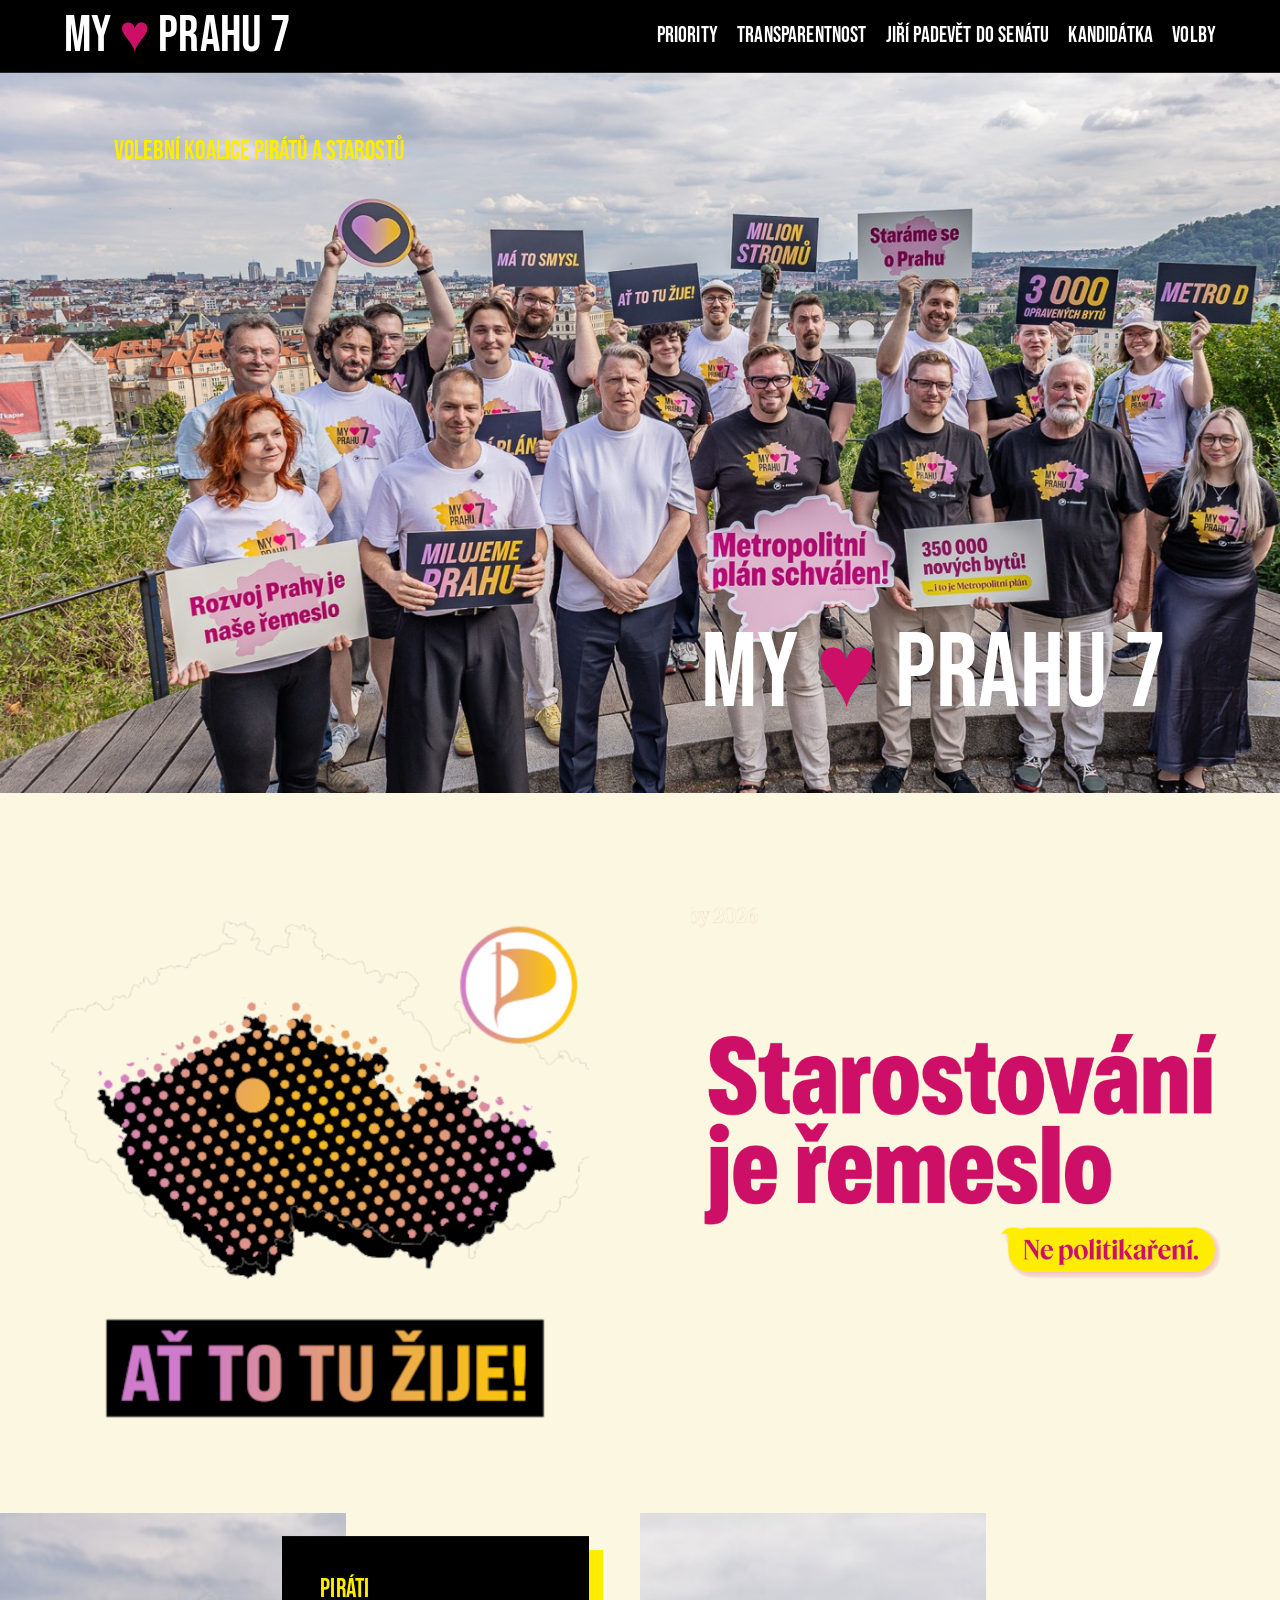
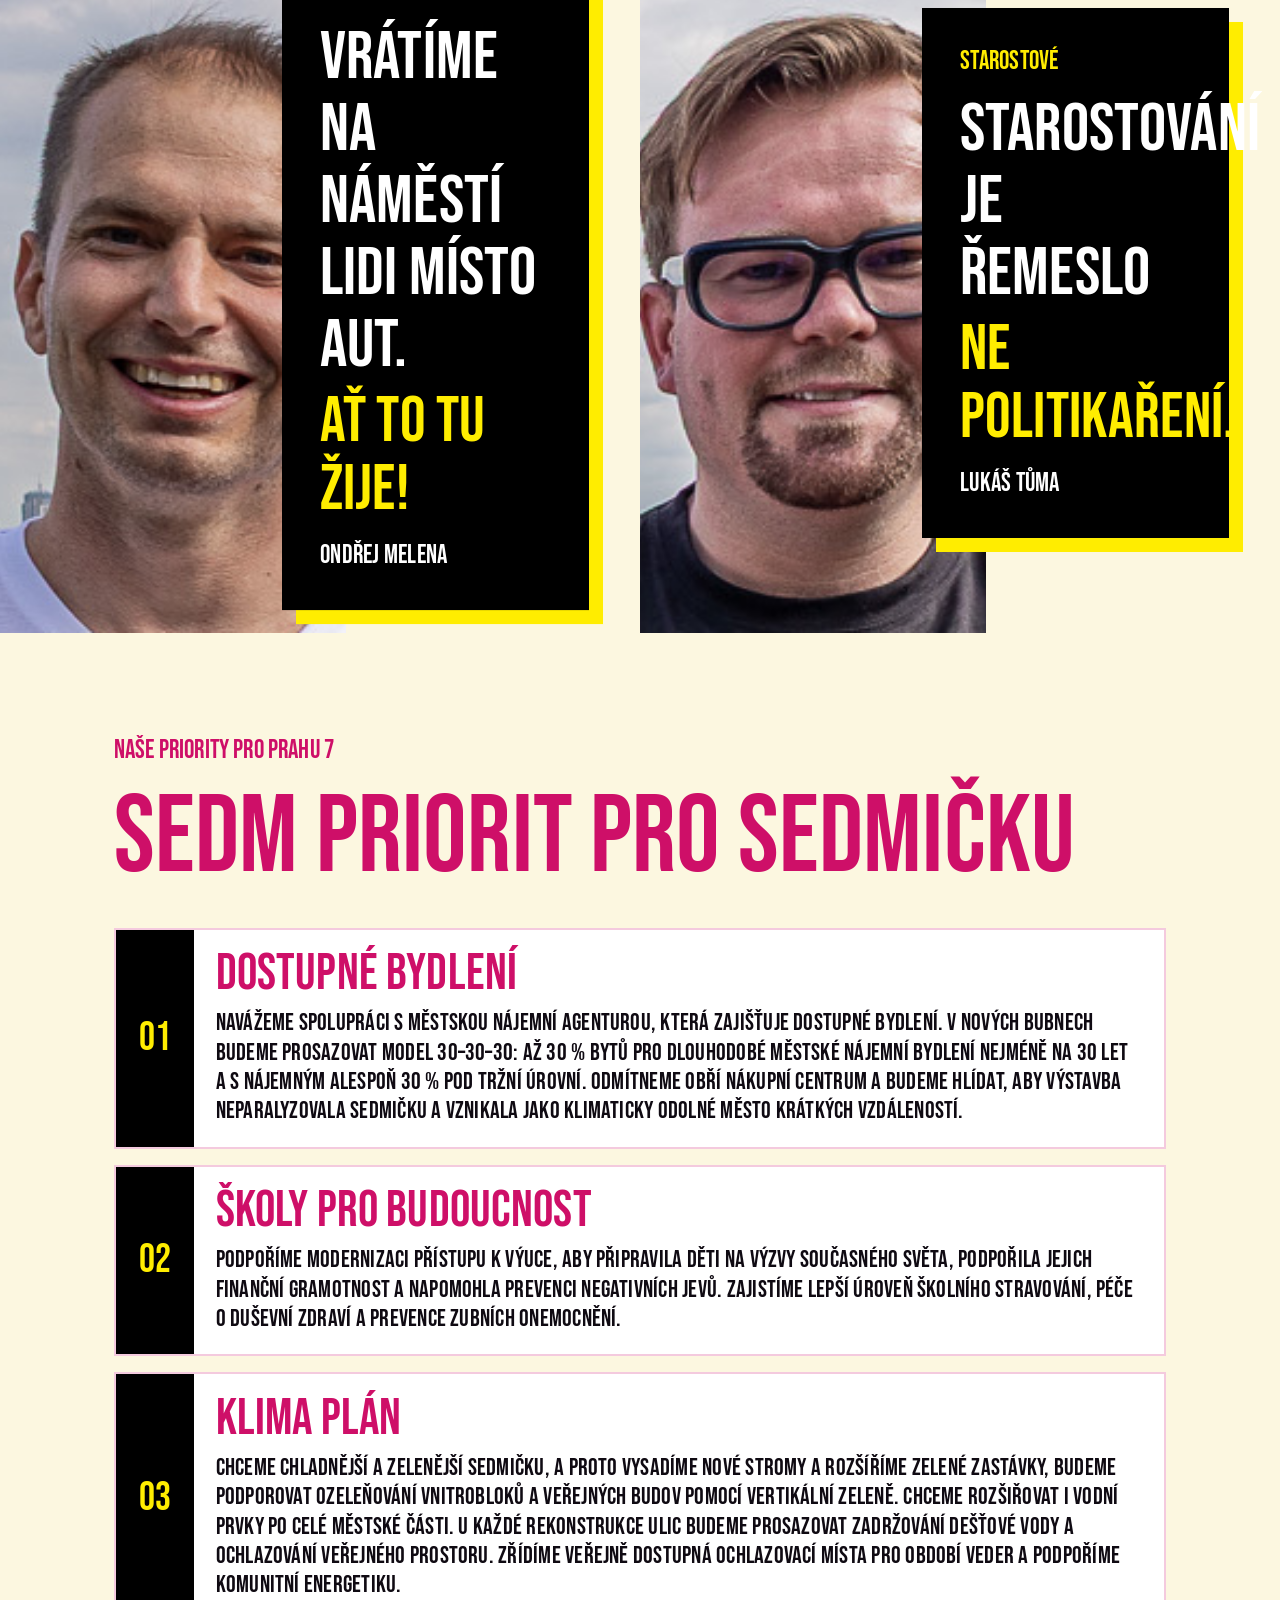
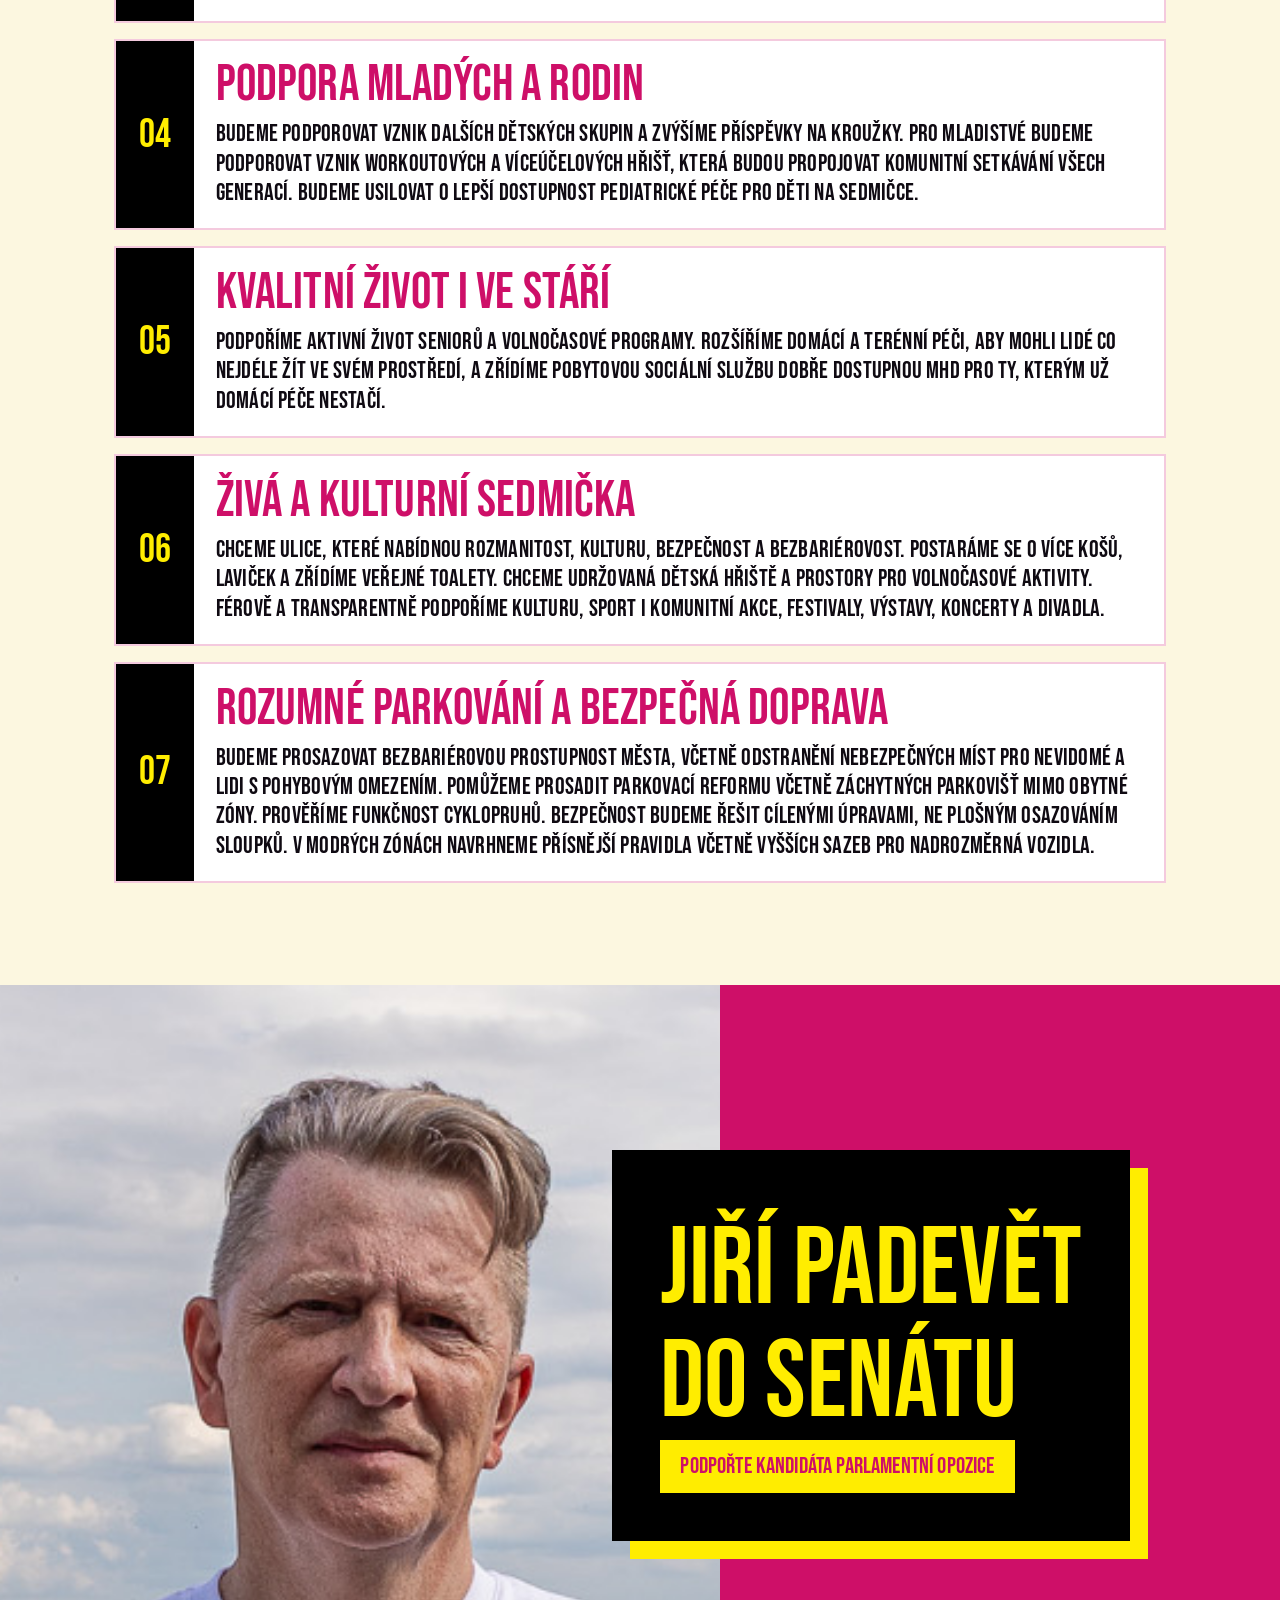
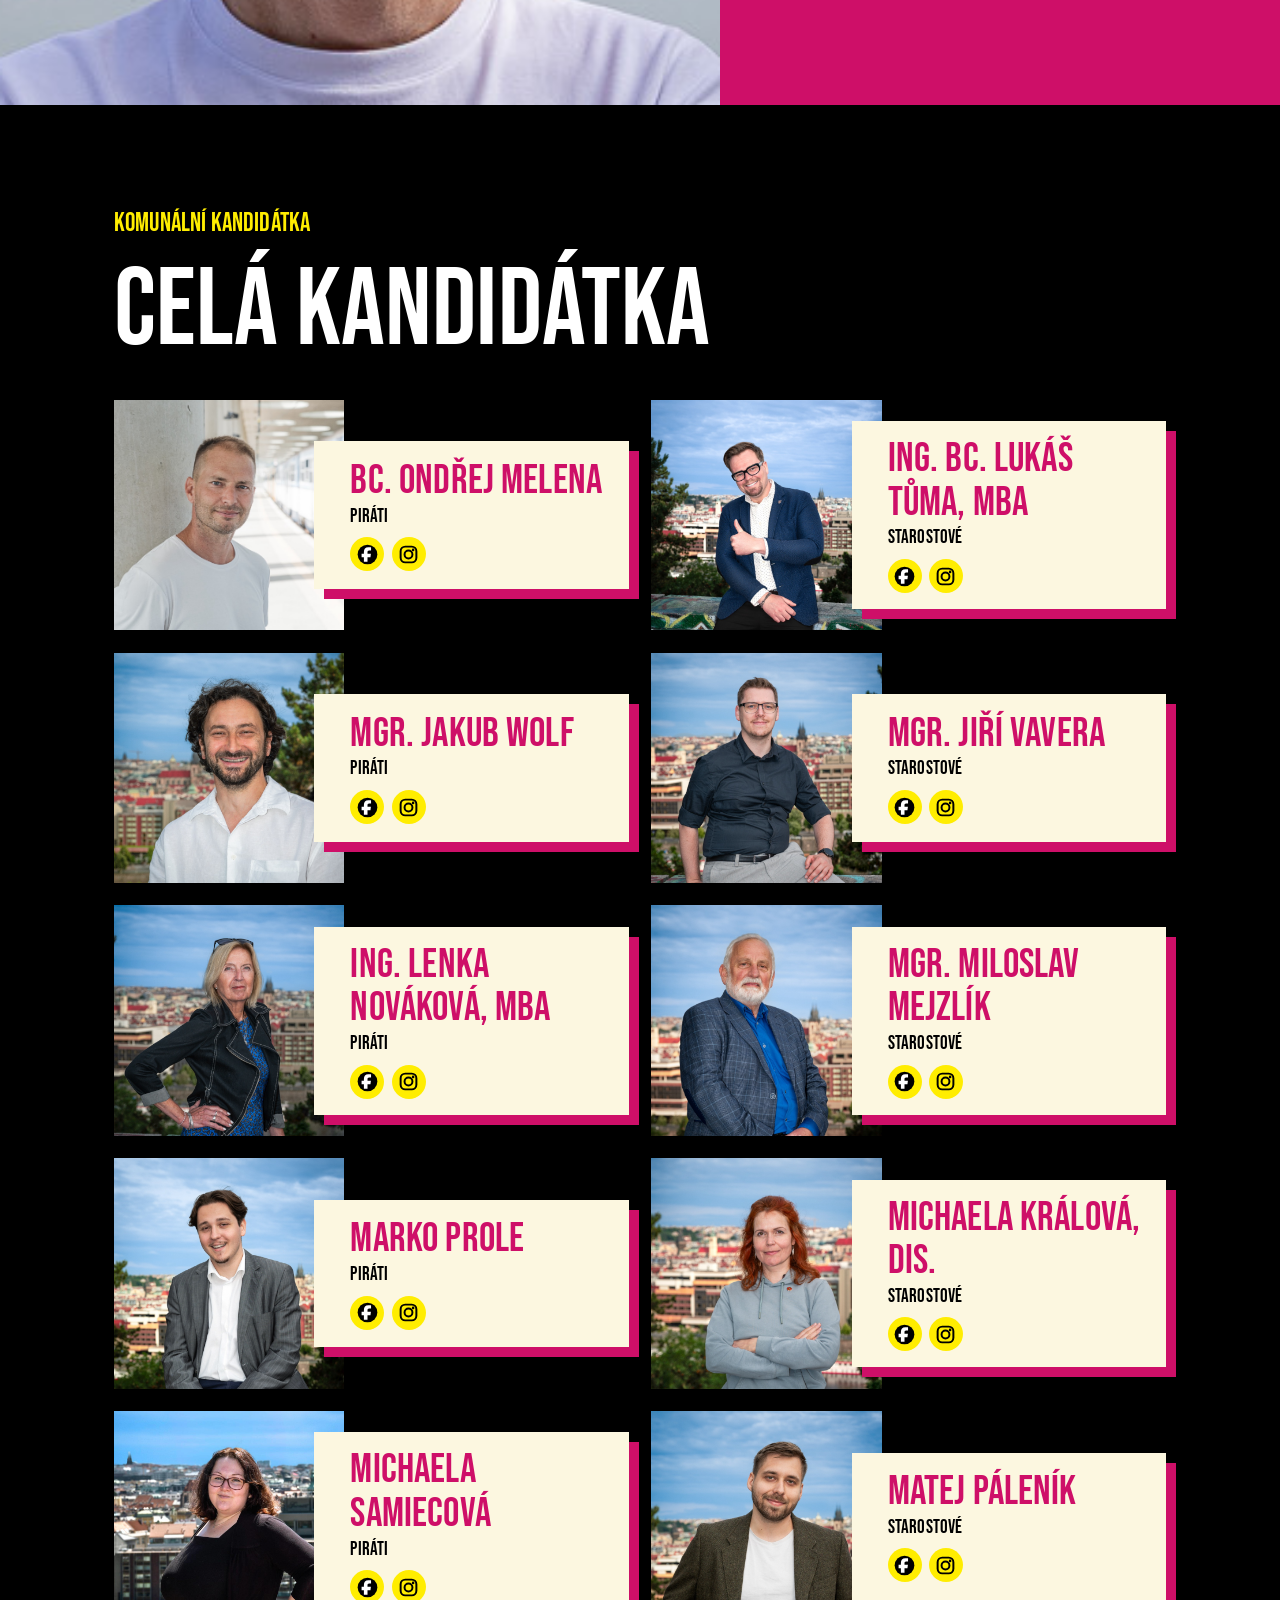
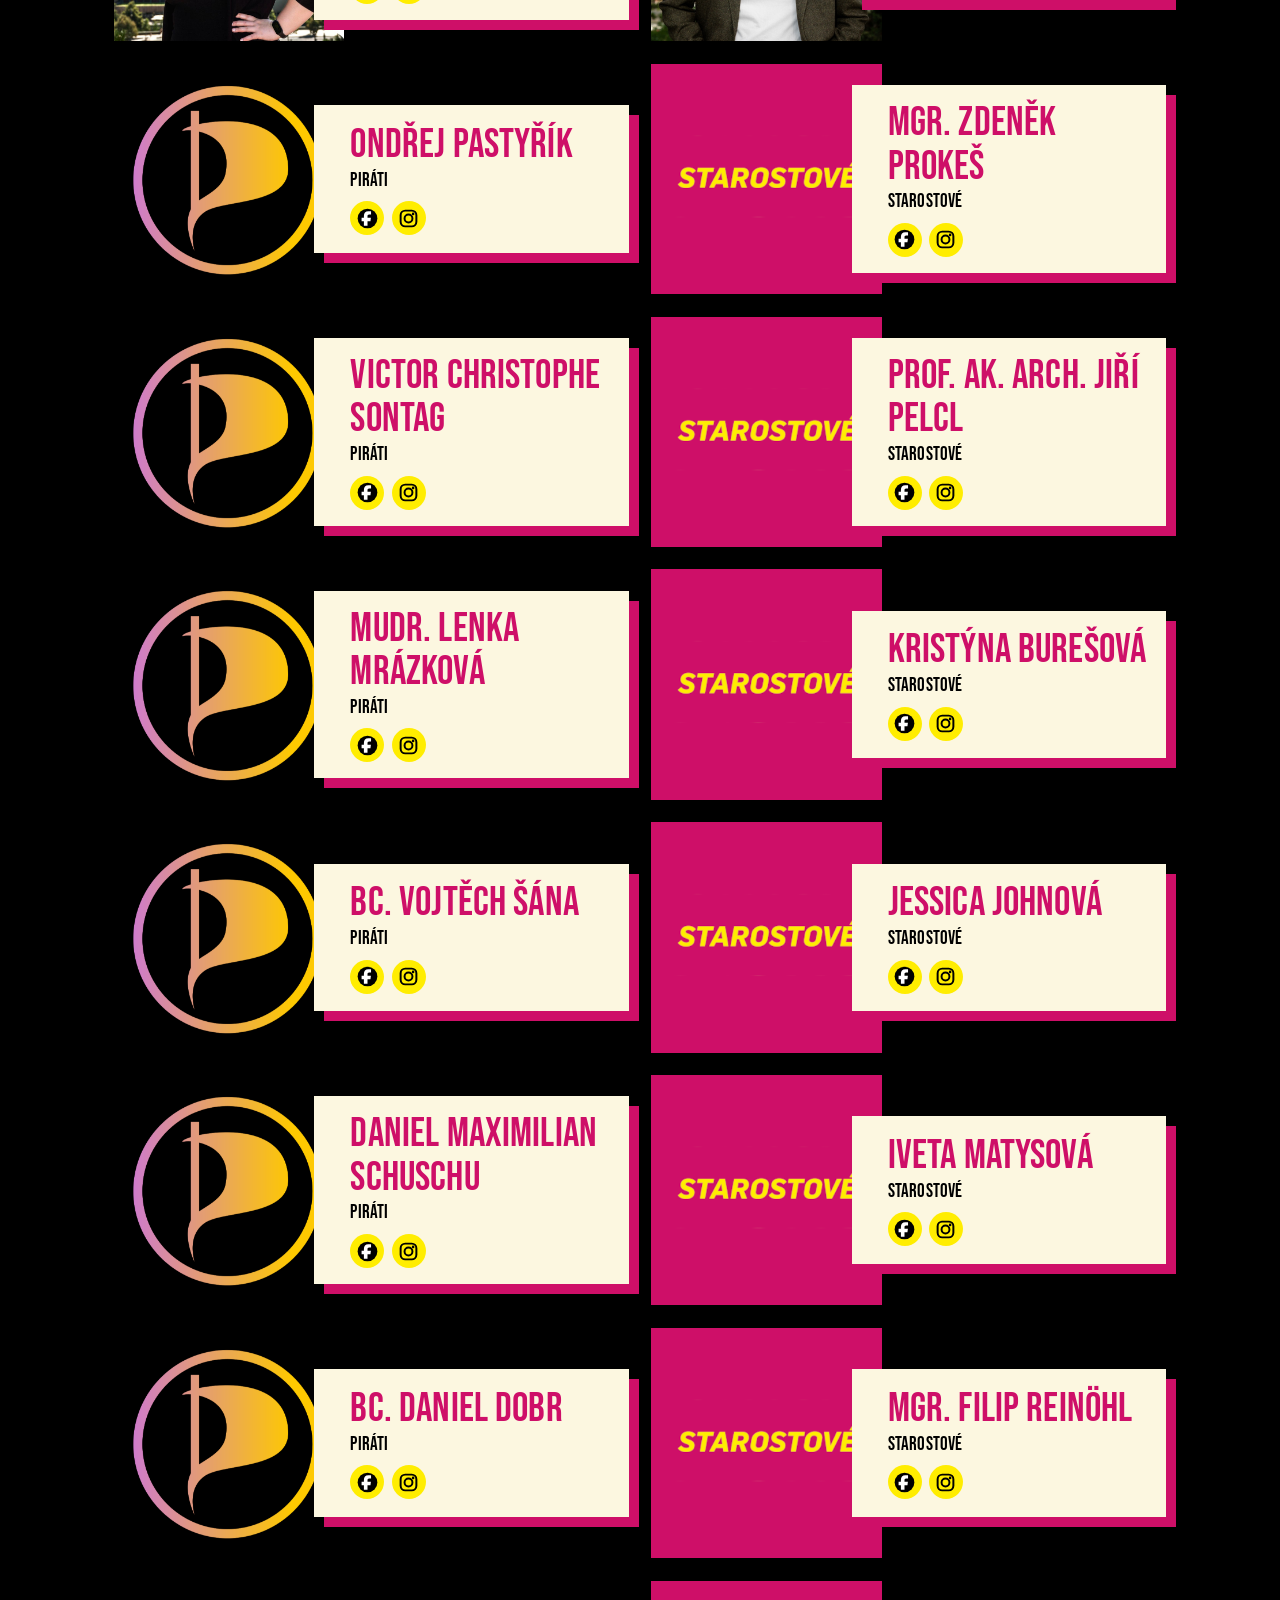
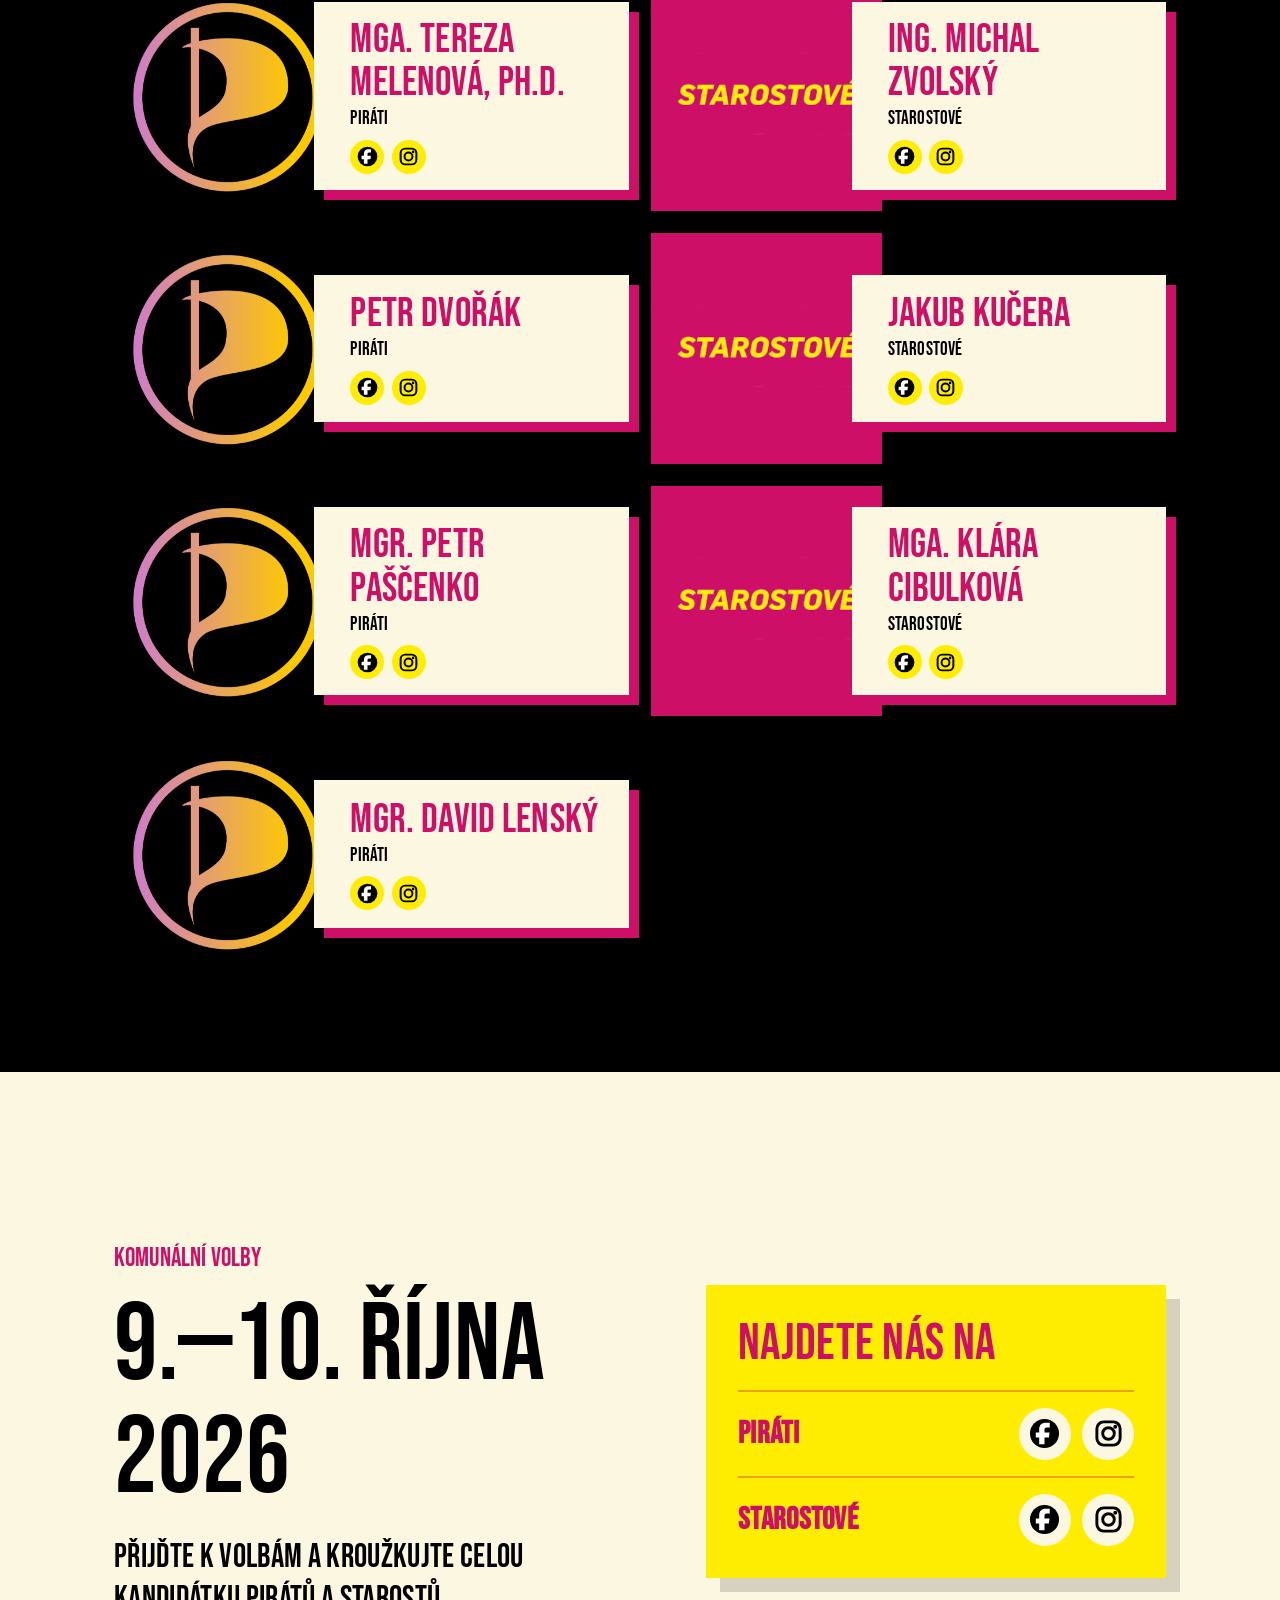
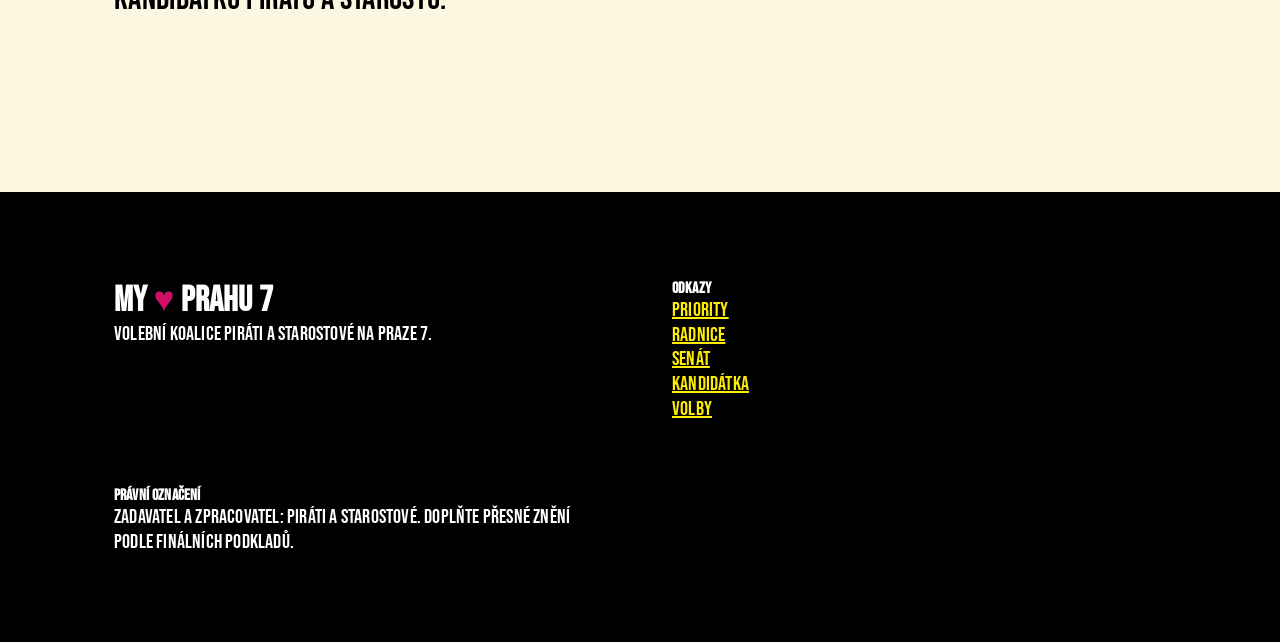
==== index.html @ 44e40457 "Update index.html" ====
<!doctype html>
<html lang="cs">
<head>
  <meta charset="utf-8">
  <meta name="color-scheme" content="only light">
  <meta name="viewport" content="width=device-width, initial-scale=1">
  <title>MY ♥ PRAHU 7 | Piráti a Starostové</title>
  <meta name="description" content="Volební koalice Pirátů a Starostů na Praze 7. Sedm priorit pro Sedmičku.">
  <meta name="theme-color" content="#000000">
  <meta name="color-scheme" content="light">
  <link rel="preconnect" href="https://fonts.googleapis.com">
  <link rel="preconnect" href="https://fonts.gstatic.com" crossorigin>
  <link href="https://fonts.googleapis.com/css2?family=Bebas+Neue&display=swap" rel="stylesheet">
  <link rel="stylesheet" href="assets/css/styles.css?v=3">
</head>
<body>
  <a class="skip-link" href="#main">Přeskočit na obsah</a>

  <header class="topbar">
    <a class="brand" href="#main">MY <span>♥</span> PRAHU 7</a>
    <button class="menu-button" type="button" aria-expanded="false" aria-controls="nav">Menu</button>
    <nav class="nav" id="nav" aria-label="Hlavní navigace">
      <a href="#priority">Priority</a>
      <a href="./transparentnost.html">Transparentnost</a>
      <a href="#senat">Jiří Padevět do Senátu</a>
      <a href="#kandidatka">Kandidátka</a>
      <a href="#volby">Volby</a>
    </nav>
  </header>

  <main id="main">
    <section class="section hero hero-cover">
      <img class="hero-cover-img" src="assets/img/hero-section-01.png" alt="">
      <div class="wrap hero-cover-layout">
        <div class="hero-cover-copy">
          <p class="kicker" style="text-shadow: -1px 0 black, 0 1px black, 1px 0 black, 0 -1px black;">Volební koalice Pirátů a Starostů</p>
        </div>
        <h2 class="campaign-logo hero-cover-logo">MY <span>♥</span> PRAHU 7</h2>
      </div>
    </section>

    <section class="section campaign-split" id="radnice">
      <article class="campaign-panel campaign-panel-pirati">
        <div class="campaign-panel-inner">
          <img class="campaign-panel-logo" src="assets/img/koalicni-grafika.png" alt="Logo Pirátů">
        </div>
      </article>
      <article class="campaign-panel campaign-panel-stan">
        <div class="campaign-panel-inner">
          <img class="campaign-panel-logo" src="assets/img/logo-starostove-placeholder.png" alt="Logo Starostů">
        </div>
      </article>
    </section>

    <section class="section leader-split" id="lideri">
      <article class="leader-panel leader-panel-pirati">
        <div class="leader-layout">
          <div class="leader-photo-frame">
            <img class="leader-img" src="assets/img/ph-melena.png" alt="Ondřej Melena">
          </div>
          <div class="leader-copy pirate-copy">
            <p class="kicker light-kicker">Piráti</p>
            <h2>Vrátíme na náměstí<br>lidi místo aut.</h2>
            <h3>Ať to tu žije!</h3>
            <p>Ondřej Melena</p>
          </div>
        </div>
      </article>
      <article class="leader-panel leader-panel-stan">
        <div class="leader-layout">
          <div class="leader-photo-frame">
            <img class="leader-img" src="assets/img/ph-tuma.png" alt="Lukáš Tůma">
          </div>
          <div class="leader-copy stan-copy">
            <p class="kicker light-kicker">Starostové</p>
            <h2>Starostování<br>je řemeslo</h2>
            <h3>Ne politikaření.</h3>
            <p>Lukáš Tůma</p>
          </div>
        </div>
      </article>
    </section>

    <section class="section section-light priorities" id="priority">
      <div class="wrap">
        <p class="kicker">Naše priority pro Prahu 7</p>
        <h2>Sedm priorit pro Sedmičku</h2>
        <div class="priority-list">
          <article class="priority-card" id="priorita-1">
            <div class="priority-number">01</div>
            <div class="priority-copy">
              <h3>Dostupné bydlení</h3>
              <p>Navážeme spolupráci s Městskou nájemní agenturou, která zajišťuje dostupné bydlení. V Nových Bubnech budeme prosazovat model 30–30–30: až 30 % bytů pro dlouhodobé městské nájemní bydlení nejméně na 30 let a s nájemným alespoň 30 % pod tržní úrovní. Odmítneme obří nákupní centrum a budeme hlídat, aby výstavba neparalyzovala Sedmičku a vznikala jako klimaticky odolné město krátkých vzdáleností.</p>
            </div>
          </article>
          <article class="priority-card" id="priorita-2">
            <div class="priority-number">02</div>
            <div class="priority-copy">
              <h3>Školy pro budoucnost</h3>
              <p>Podpoříme modernizaci přístupu k výuce, aby připravila děti na výzvy současného světa, podpořila jejich finanční gramotnost a napomohla prevenci negativních jevů. Zajistíme lepší úroveň školního stravování, péče o duševní zdraví a prevence zubních onemocnění.</p>
            </div>
          </article>
          <article class="priority-card" id="priorita-3">
            <div class="priority-number">03</div>
            <div class="priority-copy">
              <h3>Klima plán</h3>
              <p>Chceme chladnější a zelenější Sedmičku, a proto vysadíme nové stromy a rozšíříme zelené zastávky, budeme podporovat ozeleňování vnitrobloků a veřejných budov pomocí vertikální zeleně. Chceme rozšiřovat i vodní prvky po celé městské části. U každé rekonstrukce ulic budeme prosazovat zadržování dešťové vody a ochlazování veřejného prostoru. Zřídíme veřejně dostupná ochlazovací místa pro období veder a podpoříme komunitní energetiku.</p>
            </div>
          </article>
          <article class="priority-card" id="priorita-4">
            <div class="priority-number">04</div>
            <div class="priority-copy">
              <h3>Podpora mladých a rodin</h3>
              <p>Budeme podporovat vznik dalších dětských skupin a zvýšíme příspěvky na kroužky. Pro mladistvé budeme podporovat vznik workoutových a víceúčelových hřišť, která budou propojovat komunitní setkávání všech generací. Budeme usilovat o lepší dostupnost pediatrické péče pro děti na Sedmičce.</p>
            </div>
          </article>
          <article class="priority-card" id="priorita-5">
            <div class="priority-number">05</div>
            <div class="priority-copy">
              <h3>Kvalitní život i ve stáří</h3>
              <p>Podpoříme aktivní život seniorů a volnočasové programy. Rozšíříme domácí a terénní péči, aby mohli lidé co nejdéle žít ve svém prostředí, a zřídíme pobytovou sociální službu dobře dostupnou MHD pro ty, kterým už domácí péče nestačí.</p>
            </div>
          </article>
          <article class="priority-card" id="priorita-6">
            <div class="priority-number">06</div>
            <div class="priority-copy">
              <h3>Živá a kulturní Sedmička</h3>
              <p>Chceme ulice, které nabídnou rozmanitost, kulturu, bezpečnost a bezbariérovost. Postaráme se o více košů, laviček a zřídíme veřejné toalety. Chceme udržovaná dětská hřiště a prostory pro volnočasové aktivity. Férově a transparentně podpoříme kulturu, sport i komunitní akce, festivaly, výstavy, koncerty a divadla.</p>
            </div>
          </article>
          <article class="priority-card" id="priorita-7">
            <div class="priority-number">07</div>
            <div class="priority-copy">
              <h3>Rozumné parkování a bezpečná doprava</h3>
              <p>Budeme prosazovat bezbariérovou prostupnost města, včetně odstranění nebezpečných míst pro nevidomé a lidi s pohybovým omezením. Pomůžeme prosadit parkovací reformu včetně záchytných parkovišť mimo obytné zóny. Prověříme funkčnost cyklopruhů. Bezpečnost budeme řešit cílenými úpravami, ne plošným osazováním sloupků. V modrých zónách navrhneme přísnější pravidla včetně vyšších sazeb pro nadrozměrná vozidla.</p>
            </div>
          </article>
        </div>
      </div>
    </section>

    <section class="section senat-section" id="senat">
      <div class="senat-layout">
        <div class="senat-photo">
          <img src="assets/img/ph-padevet-senat.png" alt="Jiří Padevět">
        </div>
        <div class="senat-copy">
          <p class="kicker"></p>
          <h2>Jiří Padevět<br>do Senátu</h2>
          <a class="button button-yellow" href="#volby">Podpořte kandidáta parlamentní opozice</a>
        </div>
      </div>
    </section>

    <section class="section section-black kandidatka" id="kandidatka">
      <div class="wrap">
        <p class="kicker">Komunální kandidátka</p>
        <h2>Celá kandidátka</h2>
        <div class="candidate-full-grid">
          <article class="candidate-card">
            <img class="candidate-photo" src="assets/img/candidate-01.png" alt="Fotografie – Bc. Ondřej Melena">
            <div class="candidate-info">
              <h3>Bc. Ondřej Melena</h3>
              <p>Piráti</p>
              <div class="candidate-socials">
                <a href="#" aria-label="Facebook – Bc. Ondřej Melena"><img src="assets/img/icon-facebook.svg" alt=""></a>
                <a href="#" aria-label="Instagram – Bc. Ondřej Melena"><img src="assets/img/icon-instagram.svg" alt=""></a>
              </div>
            </div>
          </article>
          <article class="candidate-card">
            <img class="candidate-photo" src="assets/img/candidate-02.png" alt="Fotografie – Ing. Bc. Lukáš Tůma, MBA">
            <div class="candidate-info">
              <h3>Ing. Bc. Lukáš Tůma, MBA</h3>
              <p>Starostové</p>
              <div class="candidate-socials">
                <a href="#" aria-label="Facebook – Ing. Bc. Lukáš Tůma, MBA"><img src="assets/img/icon-facebook.svg" alt=""></a>
                <a href="#" aria-label="Instagram – Ing. Bc. Lukáš Tůma, MBA"><img src="assets/img/icon-instagram.svg" alt=""></a>
              </div>
            </div>
          </article>
          <article class="candidate-card">
            <img class="candidate-photo" src="assets/img/candidate-03.png" alt="Fotografie – Mgr. Jakub Wolf">
            <div class="candidate-info">
              <h3>Mgr. Jakub Wolf</h3>
              <p>Piráti</p>
              <div class="candidate-socials">
                <a href="#" aria-label="Facebook – Mgr. Jakub Wolf"><img src="assets/img/icon-facebook.svg" alt=""></a>
                <a href="#" aria-label="Instagram – Mgr. Jakub Wolf"><img src="assets/img/icon-instagram.svg" alt=""></a>
              </div>
            </div>
          </article>
          <article class="candidate-card">
            <img class="candidate-photo" src="assets/img/candidate-04.png" alt="Fotografie – Mgr. Jiří Vavera">
            <div class="candidate-info">
              <h3>Mgr. Jiří Vavera</h3>
              <p>Starostové</p>
              <div class="candidate-socials">
                <a href="#" aria-label="Facebook – Mgr. Jiří Vavera"><img src="assets/img/icon-facebook.svg" alt=""></a>
                <a href="#" aria-label="Instagram – Mgr. Jiří Vavera"><img src="assets/img/icon-instagram.svg" alt=""></a>
              </div>
            </div>
          </article>
          <article class="candidate-card">
            <img class="candidate-photo" src="assets/img/candidate-05.png" alt="Fotografie – Ing. Lenka Nováková, MBA">
            <div class="candidate-info">
              <h3>Ing. Lenka Nováková, MBA</h3>
              <p>Piráti</p>
              <div class="candidate-socials">
                <a href="#" aria-label="Facebook – Ing. Lenka Nováková, MBA"><img src="assets/img/icon-facebook.svg" alt=""></a>
                <a href="#" aria-label="Instagram – Ing. Lenka Nováková, MBA"><img src="assets/img/icon-instagram.svg" alt=""></a>
              </div>
            </div>
          </article>
          <article class="candidate-card">
            <img class="candidate-photo" src="assets/img/candidate-06.png" alt="Fotografie – Mgr. Miloslav Mejzlík">
            <div class="candidate-info">
              <h3>Mgr. Miloslav Mejzlík</h3>
              <p>Starostové</p>
              <div class="candidate-socials">
                <a href="#" aria-label="Facebook – Mgr. Miloslav Mejzlík"><img src="assets/img/icon-facebook.svg" alt=""></a>
                <a href="#" aria-label="Instagram – Mgr. Miloslav Mejzlík"><img src="assets/img/icon-instagram.svg" alt=""></a>
              </div>
            </div>
          </article>
          <article class="candidate-card">
            <img class="candidate-photo" src="assets/img/candidate-07.png" alt="Fotografie – Marko Prole">
            <div class="candidate-info">
              <h3>Marko Prole</h3>
              <p>Piráti</p>
              <div class="candidate-socials">
                <a href="#" aria-label="Facebook – Marko Prole"><img src="assets/img/icon-facebook.svg" alt=""></a>
                <a href="#" aria-label="Instagram – Marko Prole"><img src="assets/img/icon-instagram.svg" alt=""></a>
              </div>
            </div>
          </article>
          <article class="candidate-card">
            <img class="candidate-photo" src="assets/img/candidate-08.png" alt="Fotografie – Michaela Králová, DiS.">
            <div class="candidate-info">
              <h3>Michaela Králová, DiS.</h3>
              <p>Starostové</p>
              <div class="candidate-socials">
                <a href="#" aria-label="Facebook – Michaela Králová, DiS."><img src="assets/img/icon-facebook.svg" alt=""></a>
                <a href="#" aria-label="Instagram – Michaela Králová, DiS."><img src="assets/img/icon-instagram.svg" alt=""></a>
              </div>
            </div>
          </article>
          <article class="candidate-card">
            <img class="candidate-photo" src="assets/img/candidate-09.png" alt="Fotografie – Michaela Samiecová">
            <div class="candidate-info">
              <h3>Michaela Samiecová</h3>
              <p>Piráti</p>
              <div class="candidate-socials">
                <a href="#" aria-label="Facebook – Michaela Samiecová"><img src="assets/img/icon-facebook.svg" alt=""></a>
                <a href="#" aria-label="Instagram – Michaela Samiecová"><img src="assets/img/icon-instagram.svg" alt=""></a>
              </div>
            </div>
          </article>
          <article class="candidate-card">
            <img class="candidate-photo" src="assets/img/candidate-10.png" alt="Fotografie – Matej Páleník">
            <div class="candidate-info">
              <h3>Matej Páleník</h3>
              <p>Starostové</p>
              <div class="candidate-socials">
                <a href="#" aria-label="Facebook – Matej Páleník"><img src="assets/img/icon-facebook.svg" alt=""></a>
                <a href="#" aria-label="Instagram – Matej Páleník"><img src="assets/img/icon-instagram.svg" alt=""></a>
              </div>
            </div>
          </article>
          <article class="candidate-card">
            <img class="candidate-photo" src="assets/img/candidate-11.png" alt="Fotografie – Ondřej Pastyřík">
            <div class="candidate-info">
              <h3>Ondřej Pastyřík</h3>
              <p>Piráti</p>
              <div class="candidate-socials">
                <a href="#" aria-label="Facebook – Ondřej Pastyřík"><img src="assets/img/icon-facebook.svg" alt=""></a>
                <a href="#" aria-label="Instagram – Ondřej Pastyřík"><img src="assets/img/icon-instagram.svg" alt=""></a>
              </div>
            </div>
          </article>
          <article class="candidate-card">
            <img class="candidate-photo" src="assets/img/candidate-12.png" alt="Fotografie – Mgr. Zdeněk Prokeš">
            <div class="candidate-info">
              <h3>Mgr. Zdeněk Prokeš</h3>
              <p>Starostové</p>
              <div class="candidate-socials">
                <a href="#" aria-label="Facebook – Mgr. Zdeněk Prokeš"><img src="assets/img/icon-facebook.svg" alt=""></a>
                <a href="#" aria-label="Instagram – Mgr. Zdeněk Prokeš"><img src="assets/img/icon-instagram.svg" alt=""></a>
              </div>
            </div>
          </article>
          <article class="candidate-card">
            <img class="candidate-photo" src="assets/img/candidate-13.png" alt="Fotografie – Victor Christophe Sontag">
            <div class="candidate-info">
              <h3>Victor Christophe Sontag</h3>
              <p>Piráti</p>
              <div class="candidate-socials">
                <a href="#" aria-label="Facebook – Victor Christophe Sontag"><img src="assets/img/icon-facebook.svg" alt=""></a>
                <a href="#" aria-label="Instagram – Victor Christophe Sontag"><img src="assets/img/icon-instagram.svg" alt=""></a>
              </div>
            </div>
          </article>
          <article class="candidate-card">
            <img class="candidate-photo" src="assets/img/candidate-14.png" alt="Fotografie – Prof. ak. arch. Jiří Pelcl">
            <div class="candidate-info">
              <h3>Prof. ak. arch. Jiří Pelcl</h3>
              <p>Starostové</p>
              <div class="candidate-socials">
                <a href="#" aria-label="Facebook – Prof. ak. arch. Jiří Pelcl"><img src="assets/img/icon-facebook.svg" alt=""></a>
                <a href="#" aria-label="Instagram – Prof. ak. arch. Jiří Pelcl"><img src="assets/img/icon-instagram.svg" alt=""></a>
              </div>
            </div>
          </article>
          <article class="candidate-card">
            <img class="candidate-photo" src="assets/img/candidate-15.png" alt="Fotografie – MUDr. Lenka Mrázková">
            <div class="candidate-info">
              <h3>MUDr. Lenka Mrázková</h3>
              <p>Piráti</p>
              <div class="candidate-socials">
                <a href="#" aria-label="Facebook – MUDr. Lenka Mrázková"><img src="assets/img/icon-facebook.svg" alt=""></a>
                <a href="#" aria-label="Instagram – MUDr. Lenka Mrázková"><img src="assets/img/icon-instagram.svg" alt=""></a>
              </div>
            </div>
          </article>
          <article class="candidate-card">
            <img class="candidate-photo" src="assets/img/candidate-16.png" alt="Fotografie – Kristýna Burešová">
            <div class="candidate-info">
              <h3>Kristýna Burešová</h3>
              <p>Starostové</p>
              <div class="candidate-socials">
                <a href="#" aria-label="Facebook – Kristýna Burešová"><img src="assets/img/icon-facebook.svg" alt=""></a>
                <a href="#" aria-label="Instagram – Kristýna Burešová"><img src="assets/img/icon-instagram.svg" alt=""></a>
              </div>
            </div>
          </article>
          <article class="candidate-card">
            <img class="candidate-photo" src="assets/img/candidate-17.png" alt="Fotografie – Bc. Vojtěch Šána">
            <div class="candidate-info">
              <h3>Bc. Vojtěch Šána</h3>
              <p>Piráti</p>
              <div class="candidate-socials">
                <a href="#" aria-label="Facebook – Bc. Vojtěch Šána"><img src="assets/img/icon-facebook.svg" alt=""></a>
                <a href="#" aria-label="Instagram – Bc. Vojtěch Šána"><img src="assets/img/icon-instagram.svg" alt=""></a>
              </div>
            </div>
          </article>
          <article class="candidate-card">
            <img class="candidate-photo" src="assets/img/candidate-18.png" alt="Fotografie – Jessica Johnová">
            <div class="candidate-info">
              <h3>Jessica Johnová</h3>
              <p>Starostové</p>
              <div class="candidate-socials">
                <a href="#" aria-label="Facebook – Jessica Johnová"><img src="assets/img/icon-facebook.svg" alt=""></a>
                <a href="#" aria-label="Instagram – Jessica Johnová"><img src="assets/img/icon-instagram.svg" alt=""></a>
              </div>
            </div>
          </article>
          <article class="candidate-card">
            <img class="candidate-photo" src="assets/img/candidate-19.png" alt="Fotografie – Daniel Maximilian Schuschu">
            <div class="candidate-info">
              <h3>Daniel Maximilian Schuschu</h3>
              <p>Piráti</p>
              <div class="candidate-socials">
                <a href="#" aria-label="Facebook – Daniel Maximilian Schuschu"><img src="assets/img/icon-facebook.svg" alt=""></a>
                <a href="#" aria-label="Instagram – Daniel Maximilian Schuschu"><img src="assets/img/icon-instagram.svg" alt=""></a>
              </div>
            </div>
          </article>
          <article class="candidate-card">
            <img class="candidate-photo" src="assets/img/candidate-20.png" alt="Fotografie – Iveta Matysová">
            <div class="candidate-info">
              <h3>Iveta Matysová</h3>
              <p>Starostové</p>
              <div class="candidate-socials">
                <a href="#" aria-label="Facebook – Iveta Matysová"><img src="assets/img/icon-facebook.svg" alt=""></a>
                <a href="#" aria-label="Instagram – Iveta Matysová"><img src="assets/img/icon-instagram.svg" alt=""></a>
              </div>
            </div>
          </article>
          <article class="candidate-card">
            <img class="candidate-photo" src="assets/img/candidate-21.png" alt="Fotografie – Bc. Daniel Dobr">
            <div class="candidate-info">
              <h3>Bc. Daniel Dobr</h3>
              <p>Piráti</p>
              <div class="candidate-socials">
                <a href="#" aria-label="Facebook – Bc. Daniel Dobr"><img src="assets/img/icon-facebook.svg" alt=""></a>
                <a href="#" aria-label="Instagram – Bc. Daniel Dobr"><img src="assets/img/icon-instagram.svg" alt=""></a>
              </div>
            </div>
          </article>
          <article class="candidate-card">
            <img class="candidate-photo" src="assets/img/candidate-22.png" alt="Fotografie – Mgr. Filip Reinöhl">
            <div class="candidate-info">
              <h3>Mgr. Filip Reinöhl</h3>
              <p>Starostové</p>
              <div class="candidate-socials">
                <a href="#" aria-label="Facebook – Mgr. Filip Reinöhl"><img src="assets/img/icon-facebook.svg" alt=""></a>
                <a href="#" aria-label="Instagram – Mgr. Filip Reinöhl"><img src="assets/img/icon-instagram.svg" alt=""></a>
              </div>
            </div>
          </article>
          <article class="candidate-card">
            <img class="candidate-photo" src="assets/img/candidate-23.png" alt="Fotografie – MgA. Tereza Melenová, Ph.D.">
            <div class="candidate-info">
              <h3>MgA. Tereza Melenová, Ph.D.</h3>
              <p>Piráti</p>
              <div class="candidate-socials">
                <a href="#" aria-label="Facebook – MgA. Tereza Melenová, Ph.D."><img src="assets/img/icon-facebook.svg" alt=""></a>
                <a href="#" aria-label="Instagram – MgA. Tereza Melenová, Ph.D."><img src="assets/img/icon-instagram.svg" alt=""></a>
              </div>
            </div>
          </article>
          <article class="candidate-card">
            <img class="candidate-photo" src="assets/img/candidate-24.png" alt="Fotografie – Ing. Michal Zvolský">
            <div class="candidate-info">
              <h3>Ing. Michal Zvolský</h3>
              <p>Starostové</p>
              <div class="candidate-socials">
                <a href="#" aria-label="Facebook – Ing. Michal Zvolský"><img src="assets/img/icon-facebook.svg" alt=""></a>
                <a href="#" aria-label="Instagram – Ing. Michal Zvolský"><img src="assets/img/icon-instagram.svg" alt=""></a>
              </div>
            </div>
          </article>
          <article class="candidate-card">
            <img class="candidate-photo" src="assets/img/candidate-25.png" alt="Fotografie – Petr Dvořák">
            <div class="candidate-info">
              <h3>Petr Dvořák</h3>
              <p>Piráti</p>
              <div class="candidate-socials">
                <a href="#" aria-label="Facebook – Petr Dvořák"><img src="assets/img/icon-facebook.svg" alt=""></a>
                <a href="#" aria-label="Instagram – Petr Dvořák"><img src="assets/img/icon-instagram.svg" alt=""></a>
              </div>
            </div>
          </article>
          <article class="candidate-card">
            <img class="candidate-photo" src="assets/img/candidate-26.png" alt="Fotografie – Jakub Kučera">
            <div class="candidate-info">
              <h3>Jakub Kučera</h3>
              <p>Starostové</p>
              <div class="candidate-socials">
                <a href="#" aria-label="Facebook – Jakub Kučera"><img src="assets/img/icon-facebook.svg" alt=""></a>
                <a href="#" aria-label="Instagram – Jakub Kučera"><img src="assets/img/icon-instagram.svg" alt=""></a>
              </div>
            </div>
          </article>
          <article class="candidate-card">
            <img class="candidate-photo" src="assets/img/candidate-27.png" alt="Fotografie – Mgr. Petr Paščenko">
            <div class="candidate-info">
              <h3>Mgr. Petr Paščenko</h3>
              <p>Piráti</p>
              <div class="candidate-socials">
                <a href="#" aria-label="Facebook – Mgr. Petr Paščenko"><img src="assets/img/icon-facebook.svg" alt=""></a>
                <a href="#" aria-label="Instagram – Mgr. Petr Paščenko"><img src="assets/img/icon-instagram.svg" alt=""></a>
              </div>
            </div>
          </article>
          <article class="candidate-card">
            <img class="candidate-photo" src="assets/img/candidate-28.png" alt="Fotografie – MgA. Klára Cibulková">
            <div class="candidate-info">
              <h3>MgA. Klára Cibulková</h3>
              <p>Starostové</p>
              <div class="candidate-socials">
                <a href="#" aria-label="Facebook – MgA. Klára Cibulková"><img src="assets/img/icon-facebook.svg" alt=""></a>
                <a href="#" aria-label="Instagram – MgA. Klára Cibulková"><img src="assets/img/icon-instagram.svg" alt=""></a>
              </div>
            </div>
          </article>
          <article class="candidate-card">
            <img class="candidate-photo" src="assets/img/candidate-29.png" alt="Fotografie – Mgr. David Lenský">
            <div class="candidate-info">
              <h3>Mgr. David Lenský</h3>
              <p>Piráti</p>
              <div class="candidate-socials">
                <a href="#" aria-label="Facebook – Mgr. David Lenský"><img src="assets/img/icon-facebook.svg" alt=""></a>
                <a href="#" aria-label="Instagram – Mgr. David Lenský"><img src="assets/img/icon-instagram.svg" alt=""></a>
              </div>
            </div>
          </article>
        </div>
      </div>
    </section>

    <section class="section section-light vote" id="volby">
      <div class="wrap vote-grid">
        <div>
          <p class="kicker">Komunální volby</p>
          <h2>9.—10. října 2026</h2>
          <p class="lead">Přijďte k volbám a kroužkujte celou kandidátku Pirátů a Starostů.</p>
        </div>
        <div class="social-box">
          <h3>Najdete nás na</h3>
          <div class="social-group">
            <b>Piráti</b>
            <div class="social-links">
              <a href="https://www.facebook.com/piratipraha7" aria-label="Facebook Piráti Praha 7"><img src="assets/img/icon-facebook.svg" alt=""></a>
              <a href="https://www.instagram.com/piratipraha7/" aria-label="Instagram Piráti Praha 7"><img src="assets/img/icon-instagram.svg" alt=""></a>
            </div>
          </div>
          <div class="social-group">
            <b>Starostové</b>
            <div class="social-links">
              <a href="https://www.facebook.com/stanpraha7" aria-label="Facebook STAN Praha 7"><img src="assets/img/icon-facebook.svg" alt=""></a>
              <a href="https://www.instagram.com/stan_praha7/" aria-label="Instagram STAN Praha 7"><img src="assets/img/icon-instagram.svg" alt=""></a>
            </div>
          </div>
        </div>
      </div>
    </section>
  </main>

  <footer class="footer section-black">
    <div class="wrap footer-grid">
      <div>
        <b class="footer-brand">MY <span>♥</span> PRAHU 7</b>
        <p>Volební koalice Piráti a Starostové na Praze 7.</p>
      </div>
      <div>
        <b>Odkazy</b>
        <p><a href="#priority">Priority</a><br><a href="#radnice">Radnice</a><br><a href="#senat">Senát</a><br><a href="#kandidatka">Kandidátka</a><br><a href="#volby">Volby</a></p>
      </div>
      <div>
        <b>Právní označení</b>
        <p>Zadavatel a zpracovatel: Piráti a Starostové. Doplňte přesné znění podle finálních podkladů.</p>
      </div>
    </div>
  </footer>

  <script src="assets/js/main.js"></script>
</body>
</html>
---- assets/css/styles.css ----
:root {
  color-scheme: only light;

  --pirate-black: #000000;
  --pirate-white: #ffffff;
  --pirate-pink: #cf7bcc;
  --pirate-yellow: #fec900;
  --stan-magenta: #ce0f68;
  --stan-yellow: #ffed00;
  --stan-cream: #fcf7e0;
  --stan-light-pink: #ffc0c7;
  --ink: #0f0a12;
  --wrap: 1180px;
  --pad: clamp(20px, 5vw, 72px);
  --section-pad: clamp(56px, 8vw, 112px);
}
html,
body,
body * {
  forced-color-adjust: none !important;
}

html,
body {
  color-scheme: only light;
}

*{box-sizing:border-box}
html{scroll-behavior:smooth}
body{margin:0;background:var(--pirate-black);color:var(--ink);font-family:"Bebas Neue Pro","Bebas Neue",Impact,Haettenschweiler,"Arial Narrow",sans-serif;letter-spacing:.01em;overflow-x:hidden}
a{color:inherit}img{display:block;max-width:100%}p{margin:0}.skip-link{position:fixed;left:1rem;top:1rem;z-index:999;transform:translateY(-180%);background:var(--stan-yellow);color:var(--stan-magenta);padding:.65rem .9rem}.skip-link:focus{transform:translateY(0)}
.topbar{position:sticky;top:0;z-index:50;min-height:72px;display:flex;align-items:center;gap:1rem;padding:.65rem var(--pad);background:var(--pirate-black);color:var(--pirate-white);border-bottom:1px solid rgba(255,255,255,.16)}
.brand{font-size:clamp(2rem,4vw,3.2rem);line-height:1;text-decoration:none;white-space:nowrap}.brand span,.footer-brand span,.campaign-logo span{color:var(--stan-magenta)}.nav{margin-left:auto;display:flex;gap:clamp(.65rem,1.5vw,1.3rem);align-items:center}.nav a{text-decoration:none;font-size:clamp(1.1rem,1.7vw,1.5rem)}.menu-button{display:none;margin-left:auto;border:1px solid rgba(255,255,255,.32);background:transparent;color:var(--pirate-white);font:inherit;padding:.4rem .75rem}
.wrap{width:min(100%,var(--wrap));margin-inline:auto;padding-inline:var(--pad)}
.section{width:100%;min-height:80vh;padding-block:var(--section-pad);display:flex;align-items:center}.section-light{background:var(--stan-cream);color:var(--stan-magenta)}.section-magenta{background:var(--stan-magenta);color:var(--stan-cream)}.section-black{background:var(--pirate-black);color:var(--pirate-white)}
.kicker{font-size:clamp(1.25rem,2vw,1.9rem);color:var(--stan-magenta);margin-bottom:1rem}.section-black .kicker,.light-kicker{color:var(--stan-yellow)}
h1,h2,h3{margin:0;text-transform:uppercase;line-height:1.06;font-weight:400}h1{font-size:clamp(4.8rem,12vw,11rem);color:var(--pirate-black)}h2{font-size:clamp(3.8rem,8.5vw,8rem)}h3{font-size:clamp(2.2rem,4vw,4rem)}
.lead,.large-text,.priority-card p,.candidate-info p,.footer p,.social-box,.leader-copy p{font-family:"Bebas Neue Pro","Bebas Neue","Arial Narrow",Arial,sans-serif;letter-spacing:.01em;line-height:1.24}.lead{font-size:clamp(1.55rem,2.6vw,2.25rem);max-width:780px;margin-top:1.3rem;color:inherit}.large-text{font-size:clamp(1.55rem,2.6vw,2.3rem);max-width:580px}
.hero{padding-block:clamp(38px,6vw,80px)}.hero-center{text-align:center;display:grid;justify-items:center}.campaign-logo{font-size:clamp(5.5rem,16vw,14rem);line-height:1.05}.hero-map{width:min(86vw,980px);height:auto;max-height:50vh;object-fit:contain;margin:.8rem auto .1rem}.button-row{display:flex;gap:.85rem;flex-wrap:wrap;margin-top:2rem}.centered-buttons{justify-content:center}.button{display:inline-flex;align-items:center;justify-content:center;min-height:48px;padding:.8rem 1.15rem;text-decoration:none;font-size:1.45rem;line-height:1;border:2px solid transparent}.button-yellow{background:var(--stan-yellow);color:var(--stan-magenta);box-shadow:10px 10px 0 rgba(0,0,0,.18)}.button-black{background:var(--pirate-black);color:var(--pirate-white)}
.leader-split{padding:0;display:grid;grid-template-columns:1fr 1fr;align-items:stretch;min-height:80vh}.leader-panel{position:relative;min-height:80vh;overflow:hidden;display:flex;align-items:center;padding:0}.leader-panel-pirati{background:var(--pirate-black);color:var(--pirate-white)}.leader-panel-stan{background:var(--stan-magenta);color:var(--stan-cream)}.leader-photo{position:absolute;inset:0;width:100%;height:100%;object-fit:cover;z-index:0;filter:grayscale(.15)}.leader-shade{position:absolute;inset:0;z-index:1}.leader-panel-pirati .leader-shade{background:linear-gradient(90deg,rgba(0,0,0,.82),rgba(0,0,0,.35) 54%,rgba(0,0,0,.1))}.leader-panel-stan .leader-shade{background:linear-gradient(90deg,rgba(206,15,104,.82),rgba(206,15,104,.45) 56%,rgba(206,15,104,.1))}.leader-copy{position:relative;z-index:2;max-width:720px;margin-inline:clamp(20px,5vw,72px);background:rgba(0,0,0,.72);padding:clamp(1.25rem,4vw,3rem);box-shadow:16px 16px 0 var(--stan-yellow)}.leader-panel-stan .leader-copy{background:var(--pirate-black)}.leader-copy h2{font-size:clamp(3.1rem,6.8vw,7rem);color:var(--pirate-white)}.leader-copy h3{font-size:clamp(2.3rem,5vw,4.7rem);color:var(--stan-yellow);margin-top:.4rem}.leader-copy p:last-child{font-size:clamp(1.3rem,2vw,1.9rem);margin-top:1rem;color:var(--pirate-white)}
.split-grid,.vote-grid,.footer-grid{display:grid;grid-template-columns:1fr 1fr;gap:clamp(2rem,5vw,5rem);align-items:center}
.photo-hero{position:relative;overflow:hidden;padding:0;color:var(--pirate-white);background:var(--pirate-black);min-height:80vh}.section-bg{position:absolute;inset:0;width:100%;height:100%;object-fit:cover;filter:grayscale(1);z-index:0}.photo-overlay{position:absolute;inset:0;background:linear-gradient(90deg,rgba(0,0,0,.72),rgba(0,0,0,.22) 60%,rgba(0,0,0,.05));z-index:1}.photo-copy-wrap{position:relative;z-index:2}.photo-copy{max-width:720px;background:rgba(0,0,0,.70);padding:clamp(1.4rem,4vw,3rem);box-shadow:18px 18px 0 rgba(255,237,0,.82)}.photo-copy h2{color:var(--pirate-white)}
.priorities{align-items:flex-start}.priority-list{display:grid;gap:1rem;margin-top:2rem}.priority-card{display:grid;grid-template-columns:78px 1fr;gap:0;align-items:stretch;background:var(--pirate-white);color:var(--ink);border:2px solid rgba(206,15,104,.22);min-height:180px}.priority-number{background:var(--stan-magenta);color:var(--stan-yellow);display:grid;place-items:center;font-size:2.5rem}.priority-copy{padding:1.1rem 1.35rem 1.25rem}.priority-copy h3{color:var(--stan-magenta);margin-bottom:.55rem}.priority-card p{font-size:clamp(1.18rem,1.9vw,1.48rem);max-width:1000px}
.senat-section{background:var(--stan-magenta);color:var(--stan-cream);padding:0;overflow:hidden;min-height:80vh;align-items:stretch}.senat-layout{width:min(100%,var(--wrap));height:80vh;min-height:80vh;margin-inline:auto;display:flex;align-items:stretch;padding-inline:var(--pad)}.senat-photo{height:100%;aspect-ratio:1/1;flex:0 0 auto;background:#b9b9b9;overflow:hidden}.senat-photo img{width:100%;height:100%;object-fit:cover}.senat-copy{align-self:center;position:relative;z-index:2;margin-left:-22vh;max-width:660px;background:var(--pirate-black);color:var(--pirate-white);padding:clamp(1.4rem,4vw,3rem);box-shadow:18px 18px 0 var(--stan-yellow)}.senat-copy .kicker{color:var(--stan-yellow)}.senat-copy h2{color:var(--pirate-white)}
.kandidatka{align-items:flex-start}.candidate-full-grid{display:grid;grid-template-columns:repeat(2,minmax(0,1fr));gap:1.25rem;margin-top:2rem}.candidate-card{position:relative;display:grid;grid-template-columns:170px 1fr;align-items:center;min-height:170px}.candidate-photo{width:170px;height:170px;object-fit:cover;background:#b9b9b9;z-index:1}.candidate-info{min-height:124px;margin-left:-28px;background:var(--stan-cream);color:var(--pirate-black);padding:1rem 1rem 1rem 2.4rem;box-shadow:10px 10px 0 var(--stan-magenta);display:grid;align-content:center}.candidate-info h3{color:var(--stan-magenta);font-size:clamp(1.9rem,3.2vw,3.2rem);line-height:1.03}.candidate-info p{font-size:1.2rem;color:var(--pirate-black);margin-top:.15rem}.candidate-socials{display:flex;gap:.45rem;margin-top:.55rem}.candidate-socials a{width:34px;height:34px;border-radius:50%;background:var(--stan-yellow);display:grid;place-items:center}.candidate-socials img{width:21px;height:21px}
.vote h2{color:var(--pirate-black)}.vote .lead{color:var(--pirate-black)}.social-box{justify-self:end;width:min(100%,460px);background:var(--stan-yellow);color:var(--stan-magenta);padding:2rem;font-size:clamp(1.45rem,2.4vw,2rem);box-shadow:14px 14px 0 rgba(0,0,0,.15)}.social-box h3{margin-bottom:1.2rem}.social-group{display:grid;grid-template-columns:1fr auto;gap:1rem;align-items:center;border-top:2px solid rgba(206,15,104,.35);padding-top:1rem;margin-top:1rem}.social-links{display:flex;gap:.7rem}.social-links a{width:52px;height:52px;display:grid;place-items:center;color:var(--pirate-black);background:var(--stan-cream);border-radius:50%;text-decoration:none}.social-links img{width:31px;height:31px}
.footer{min-height:50vh;padding-block:3rem;display:flex;align-items:center}.footer-grid{align-items:start}.footer a{color:var(--stan-yellow)}.footer-brand{font-size:2.2rem}.footer p{font-size:1.25rem}
@media(max-width:980px){.candidate-full-grid{grid-template-columns:1fr}.candidate-card{grid-template-columns:150px 1fr;min-height:150px}.candidate-photo{width:150px;height:150px}}
@media(max-width:840px){.topbar{min-height:64px;align-items:flex-start;flex-wrap:wrap}.menu-button{display:inline-flex}.nav{flex-basis:100%;display:none;margin-left:0;padding-top:.5rem;flex-wrap:wrap}.nav.is-open{display:flex}.vote-grid,.footer-grid{grid-template-columns:1fr}.section{min-height:80vh;padding-block:clamp(56px,12vw,96px)}.hero-map{width:88vw;max-height:46vh}.leader-split{grid-template-columns:1fr;padding:0}.leader-panel{min-height:80vh}.photo-hero,.senat-section{padding:0}.priority-card{grid-template-columns:60px 1fr}.priority-number{font-size:1.85rem}.priority-copy{padding:.85rem 1rem}.priority-copy h3{font-size:clamp(1.9rem,8vw,2.8rem)}.priority-card p{font-size:1.08rem;line-height:1.2}.senat-layout{display:grid;grid-template-columns:1fr;gap:0;padding-inline:0;height:auto;min-height:80vh;align-content:start}.senat-photo{width:100vw;height:100vw;max-width:none}.senat-copy{margin:-18vw var(--pad) 3rem;max-width:none}.social-box{justify-self:stretch}}
@media(max-width:560px){:root{--pad:18px}.brand{font-size:2.1rem}.campaign-logo{font-size:clamp(4.2rem,18vw,6.2rem)}h1{font-size:clamp(4rem,18vw,5.7rem)}h2{font-size:clamp(3.2rem,15vw,4.9rem)}.priority-card{grid-template-columns:1fr}.priority-number{width:72px;height:54px}.priority-copy{padding:.9rem 1rem 1rem}.candidate-card{grid-template-columns:116px 1fr;min-height:116px}.candidate-photo{width:116px;height:116px}.candidate-info{min-height:96px;margin-left:-16px;padding:.7rem .7rem .7rem 1.6rem;box-shadow:7px 7px 0 var(--stan-magenta)}.candidate-info h3{font-size:1.65rem}.candidate-info p{font-size:1rem}.candidate-socials a{width:30px;height:30px}.social-group{grid-template-columns:1fr}.social-links a{width:48px;height:48px}}


/* v5 requested corrections */
/* 1) Restore the first section to the v1/v2 two-column layout; no centered poster layout. */
.hero {
  min-height: 80vh !important;
  padding-block: var(--section-pad) !important;
}
.hero-grid {
  display: grid !important;
  grid-template-columns: minmax(0, .85fr) minmax(360px, 1.15fr) !important;
  gap: clamp(2rem, 5vw, 5rem) !important;
  align-items: center !important;
}
.hero-copy {
  position: relative !important;
  z-index: 2 !important;
  text-align: left !important;
  justify-items: start !important;
}
.logo-stage {
  display: grid !important;
  justify-items: start !important;
  align-content: center !important;
  text-align: left !important;
  min-width: 0 !important;
}
.campaign-logo {
  color: var(--pirate-black) !important;
  font-size: clamp(4.8rem, 10vw, 10.5rem) !important;
  line-height: 1.08 !important;
  margin: 0 !important;
  white-space: nowrap !important;
}
.campaign-logo span {
  color: var(--stan-magenta) !important;
}
.hero-map {
  width: min(58vw, 760px) !important;
  height: auto !important;
  max-height: 52vh !important;
  object-fit: contain !important;
  margin: .45rem 0 0 !important;
}

/* 2) Leader split: solid colour panels, full-height photos, text boxes to the right on desktop and below on mobile. */
.leader-split {
  padding: 0 !important;
  display: grid !important;
  grid-template-columns: 1fr 1fr !important;
  align-items: stretch !important;
  min-height: 80vh !important;
}
.leader-panel {
  position: relative !important;
  min-height: 80vh !important;
  height: 80vh !important;
  overflow: hidden !important;
  padding: 0 !important;
  display: block !important;
}
.leader-panel-pirati {
  background: var(--pirate-black) !important;
  color: var(--pirate-white) !important;
}
.leader-panel-stan {
  background: var(--stan-magenta) !important;
  color: var(--stan-cream) !important;
}
.leader-layout {
  position: relative !important;
  width: 100% !important;
  height: 100% !important;
  min-height: 80vh !important;
}
.leader-photo-frame {
  position: absolute !important;
  left: 0 !important;
  top: 0 !important;
  bottom: 0 !important;
  height: 100% !important;
  width: 54% !important;
  overflow: hidden !important;
  background: #b9b9b9 !important;
  z-index: 1 !important;
}
.leader-img {
  width: 100% !important;
  height: 100% !important;
  object-fit: cover !important;
  object-position: center top !important;
  filter: grayscale(.08) !important;
}
.leader-shade,
.photo-overlay,
.photo-copy-wrap,
.photo-copy {
  display: none !important;
}
.leader-copy {
  position: absolute !important;
  z-index: 2 !important;
  right: clamp(18px, 4vw, 56px) !important;
  top: 50% !important;
  transform: translateY(-50%) !important;
  width: min(48%, 440px) !important;
  max-width: none !important;
  margin: 0 !important;
  background: var(--pirate-black) !important;
  color: var(--pirate-white) !important;
  padding: clamp(1.15rem, 3vw, 2.4rem) !important;
  box-shadow: 14px 14px 0 var(--stan-yellow) !important;
}
.leader-panel-pirati .leader-copy {
  background: var(--stan-cream) !important;
  color: var(--pirate-black) !important;
}
.leader-panel-pirati .leader-copy h2,
.leader-panel-pirati .leader-copy p:last-child {
  color: var(--pirate-black) !important;
}
.leader-copy h2 {
  font-size: clamp(2.7rem, 5.3vw, 5.6rem) !important;
  line-height: 1.06 !important;
  color: var(--pirate-white) !important;
}
.leader-copy h3 {
  color: var(--stan-magenta) !important;
  line-height: 1.06 !important;
}
.leader-panel-stan .leader-copy h3,
.leader-panel-stan .leader-copy .kicker {
  color: var(--stan-yellow) !important;
}
.leader-panel-stan .leader-copy p:last-child {
  color: var(--pirate-white) !important;
}

/* 3) Radnice section: only the image, edge-to-edge; no text box, no gradient. */
.photo-hero {
  position: relative !important;
  overflow: hidden !important;
  padding: 0 !important;
  min-height: 80vh !important;
  height: 80vh !important;
  background: var(--pirate-black) !important;
}
.section-bg {
  position: absolute !important;
  inset: 0 !important;
  width: 100% !important;
  height: 100% !important;
  object-fit: cover !important;
  filter: none !important;
  z-index: 0 !important;
}

/* 4) Padevět: photo exactly from edge to edge vertically. */
.senat-section {
  padding: 0 !important;
  min-height: 80vh !important;
  height: 80vh !important;
  overflow: hidden !important;
  align-items: stretch !important;
}
.senat-layout {
  width: 100vw !important;
  max-width: none !important;
  height: 80vh !important;
  min-height: 80vh !important;
  margin: 0 !important;
  padding: 0 !important;
  display: flex !important;
  align-items: stretch !important;
}
.senat-photo {
  height: 80vh !important;
  width: 80vh !important;
  aspect-ratio: 1 / 1 !important;
  flex: 0 0 80vh !important;
  overflow: hidden !important;
  margin: 0 !important;
  padding: 0 !important;
  background: #b9b9b9 !important;
}
.senat-photo img {
  width: 100% !important;
  height: 100% !important;
  object-fit: cover !important;
  margin: 0 !important;
  padding: 0 !important;
}
.senat-copy {
  align-self: center !important;
  position: relative !important;
  z-index: 2 !important;
  margin-left: -12vh !important;
  max-width: 680px !important;
  background: var(--pirate-black) !important;
  color: var(--pirate-white) !important;
  padding: clamp(1.4rem, 4vw, 3rem) !important;
  box-shadow: 18px 18px 0 var(--stan-yellow) !important;
}

/* 5) Candidate cards: miniature version of the same photo + right-side text-box logic. */
.candidate-full-grid {
  display: grid !important;
  grid-template-columns: repeat(2, minmax(0, 1fr)) !important;
  gap: 1.4rem !important;
  margin-top: 2rem !important;
}
.candidate-card {
  position: relative !important;
  display: flex !important;
  align-items: stretch !important;
  height: clamp(170px, 18vw, 240px) !important;
  min-height: 0 !important;
  overflow: visible !important;
}
.candidate-photo {
  height: 100% !important;
  width: auto !important;
  aspect-ratio: 1 / 1 !important;
  object-fit: cover !important;
  object-position: center top !important;
  flex: 0 0 auto !important;
  z-index: 1 !important;
}
.candidate-info {
  align-self: center !important;
  min-height: 64% !important;
  margin-left: -30px !important;
  padding: 1rem 1rem 1rem 2.25rem !important;
  background: var(--stan-cream) !important;
  color: var(--pirate-black) !important;
  box-shadow: 10px 10px 0 var(--stan-magenta) !important;
  display: grid !important;
  align-content: center !important;
  flex: 1 1 auto !important;
  z-index: 2 !important;
}
.candidate-info h3 {
  color: var(--stan-magenta) !important;
  line-height: 1.06 !important;
}

@media (max-width: 900px) {
  .hero-grid {
    grid-template-columns: 1fr !important;
  }
  .logo-stage {
    justify-items: start !important;
  }
  .hero-map {
    width: min(92vw, 760px) !important;
    max-height: 48vh !important;
  }
  .leader-split {
    grid-template-columns: 1fr !important;
  }
  .leader-panel {
    height: 80vh !important;
    min-height: 80vh !important;
    overflow: hidden !important;
  }
  .leader-photo-frame {
    position: absolute !important;
    left: 0 !important;
    top: 0 !important;
    width: 100% !important;
    height: 66% !important;
    bottom: auto !important;
  }
  .leader-copy {
    position: absolute !important;
    left: var(--pad) !important;
    right: var(--pad) !important;
    bottom: clamp(22px, 5vh, 44px) !important;
    top: auto !important;
    transform: none !important;
    width: auto !important;
    max-width: none !important;
  }
  .senat-layout {
    display: block !important;
    height: 80vh !important;
    min-height: 80vh !important;
    position: relative !important;
  }
  .senat-photo {
    width: 100vw !important;
    height: 66% !important;
    aspect-ratio: auto !important;
    flex: none !important;
  }
  .senat-copy {
    position: absolute !important;
    left: var(--pad) !important;
    right: var(--pad) !important;
    bottom: clamp(22px, 5vh, 44px) !important;
    margin: 0 !important;
    max-width: none !important;
  }
  .candidate-full-grid {
    grid-template-columns: 1fr !important;
  }
}
@media (max-width: 560px) {
  .campaign-logo {
    font-size: clamp(3.8rem, 16vw, 5.6rem) !important;
  }
  .candidate-card {
    display: grid !important;
    grid-template-columns: 1fr !important;
    height: auto !important;
    overflow: hidden !important;
  }
  .candidate-photo {
    width: 100% !important;
    height: auto !important;
    aspect-ratio: 1 / 1 !important;
  }
  .candidate-info {
    margin: -18px 16px 16px !important;
    padding: 1rem !important;
    min-height: 0 !important;
  }
}


/* v6 corrections */
/* 1) First section: full-section image, top-left headline, bottom-right campaign mark. */
.hero-cover {
  position: relative !important;
  min-height: 80vh !important;
  height: 80vh !important;
  padding: 0 !important;
  overflow: hidden !important;
  background: var(--pirate-black) !important;
  color: var(--pirate-white) !important;
  display: block !important;
}
.hero-cover-img {
  position: absolute !important;
  inset: 0 !important;
  width: 100% !important;
  height: 100% !important;
  object-fit: cover !important;
  object-position: center center !important;
  filter: none !important;
  z-index: 0 !important;
}
.hero-cover-layout {
  position: relative !important;
  z-index: 2 !important;
  height: 100% !important;
  min-height: 80vh !important;
  display: grid !important;
  grid-template-columns: 1fr 1fr !important;
  align-items: stretch !important;
  pointer-events: none !important;
}
.hero-cover-copy {
  grid-column: 1 !important;
  align-self: start !important;
  justify-self: start !important;
  margin-top: clamp(40px, 7vh, 84px) !important;
  max-width: 620px !important;
  text-align: left !important;
}
.hero-cover-copy .kicker {
  color: var(--stan-magenta) !important;
  margin-bottom: .75rem !important;
  text-shadow: 0 2px 18px rgba(255,255,255,.55) !important;
}
.hero-cover-copy h1 {
  color: var(--pirate-black) !important;
  font-size: clamp(4.4rem, 9vw, 9.5rem) !important;
  line-height: 1.02 !important;
  text-shadow: 0 2px 18px rgba(255,255,255,.55) !important;
}
.hero-cover-logo {
  grid-column: 2 !important;
  align-self: end !important;
  justify-self: end !important;
  margin: 0 0 clamp(36px, 7vh, 80px) !important;
  color: var(--pirate-black) !important;
  font-size: clamp(4.8rem, 8.6vw, 9.5rem) !important;
  line-height: 1.05 !important;
  text-align: right !important;
  white-space: nowrap !important;
  text-shadow: 0 2px 18px rgba(255,255,255,.55) !important;
}

/* Safer line-height for Czech diacritics in all large headings. */
h1, h2, h3, .campaign-logo {
  line-height: 1.04 !important;
}

/* 2) Leader section: swap Pirate panel colours. The open field is cream, Melena's copy box is black. */
.leader-panel-pirati {
  background: var(--stan-cream) !important;
  color: var(--pirate-black) !important;
}
.leader-panel-pirati .leader-copy {
  background: var(--pirate-black) !important;
  color: var(--pirate-white) !important;
}
.leader-panel-pirati .leader-copy h2,
.leader-panel-pirati .leader-copy p:last-child {
  color: var(--pirate-white) !important;
}
.leader-panel-pirati .leader-copy h3,
.leader-panel-pirati .leader-copy .kicker {
  color: var(--stan-yellow) !important;
}
.leader-shade,
.photo-overlay,
.photo-copy-wrap,
.photo-copy {
  display: none !important;
}

/* 3) Radnice: still only the image across the whole section. */
.photo-hero {
  padding: 0 !important;
  min-height: 80vh !important;
  height: 80vh !important;
  overflow: hidden !important;
}
.photo-hero .section-bg {
  position: absolute !important;
  inset: 0 !important;
  width: 100% !important;
  height: 100% !important;
  object-fit: cover !important;
}

/* 4) Restore Padevět section to the previous full-height square-photo logic. */
.senat-section {
  background: var(--stan-magenta) !important;
  color: var(--stan-cream) !important;
  padding: 0 !important;
  overflow: hidden !important;
  min-height: 80vh !important;
  height: 80vh !important;
  align-items: stretch !important;
}
.senat-layout {
  width: 100vw !important;
  max-width: none !important;
  height: 80vh !important;
  min-height: 80vh !important;
  margin: 0 !important;
  padding: 0 !important;
  display: flex !important;
  align-items: stretch !important;
}
.senat-photo {
  height: 80vh !important;
  width: 80vh !important;
  aspect-ratio: 1 / 1 !important;
  flex: 0 0 80vh !important;
  overflow: hidden !important;
  margin: 0 !important;
  padding: 0 !important;
  background: #b9b9b9 !important;
}
.senat-photo img {
  display: block !important;
  width: 100% !important;
  height: 100% !important;
  object-fit: cover !important;
  object-position: center top !important;
  margin: 0 !important;
  padding: 0 !important;
}
.senat-copy {
  align-self: center !important;
  position: relative !important;
  z-index: 2 !important;
  margin-left: -12vh !important;
  max-width: 680px !important;
  background: var(--pirate-black) !important;
  color: var(--pirate-white) !important;
  padding: clamp(1.4rem, 4vw, 3rem) !important;
  box-shadow: 18px 18px 0 var(--stan-yellow) !important;
}
.senat-copy .kicker,
.senat-copy h2 {
  color: var(--stan-yellow) !important;
}
.senat-copy .lead {
  color: var(--pirate-white) !important;
}

@media (max-width: 900px) {
  .hero-cover {
    height: 80vh !important;
    min-height: 80vh !important;
  }
  .hero-cover-layout {
    grid-template-columns: 1fr !important;
    min-height: 80vh !important;
  }
  .hero-cover-copy {
    grid-column: 1 !important;
    margin-top: clamp(34px, 6vh, 70px) !important;
    max-width: min(100%, 640px) !important;
  }
  .hero-cover-copy h1 {
    font-size: clamp(4.1rem, 15vw, 7rem) !important;
  }
  .hero-cover-logo {
    grid-column: 1 !important;
    justify-self: end !important;
    align-self: end !important;
    margin-bottom: clamp(34px, 6vh, 64px) !important;
    font-size: clamp(3.5rem, 13vw, 5.8rem) !important;
  }
  .senat-layout {
    display: block !important;
    height: 80vh !important;
    min-height: 80vh !important;
    position: relative !important;
  }
  .senat-photo {
    width: 100vw !important;
    height: 66% !important;
    aspect-ratio: auto !important;
    flex: none !important;
  }
  .senat-copy {
    position: absolute !important;
    left: var(--pad) !important;
    right: var(--pad) !important;
    bottom: clamp(22px, 5vh, 44px) !important;
    margin: 0 !important;
    max-width: none !important;
  }
}


/* v7: first section only — no two-column hero layout. */
.hero-cover-layout {
  position: relative !important;
  z-index: 2 !important;
  height: 100% !important;
  min-height: 80vh !important;
  display: flex !important;
  flex-direction: column !important;
  align-items: stretch !important;
  justify-content: flex-start !important;
  pointer-events: none !important;
}
.hero-cover-copy {
  width: 100% !important;
  max-width: none !important;
  margin-top: clamp(40px, 7vh, 84px) !important;
  text-align: left !important;
}
.hero-cover-copy h1 {
  max-width: 100% !important;
  font-size: clamp(4.4rem, 9vw, 9.5rem) !important;
  line-height: 1.04 !important;
  white-space: normal !important;
}
.hero-cover-logo {
  align-self: flex-end !important;
  margin: clamp(14px, 2.5vh, 30px) 0 0 !important;
  text-align: right !important;
  font-size: clamp(4.3rem, 8.2vw, 9rem) !important;
  line-height: 1.04 !important;
  white-space: nowrap !important;
}

@media (max-width: 900px) {
  .hero-cover-layout {
    display: flex !important;
    flex-direction: column !important;
    min-height: 80vh !important;
  }
  .hero-cover-copy {
    margin-top: clamp(34px, 6vh, 70px) !important;
    max-width: none !important;
  }
  .hero-cover-copy h1 {
    font-size: clamp(4.1rem, 15vw, 7rem) !important;
    line-height: 1.04 !important;
  }
  .hero-cover-logo {
    align-self: flex-end !important;
    margin-top: clamp(12px, 2.2vh, 24px) !important;
    margin-bottom: 0 !important;
    font-size: clamp(3.3rem, 12vw, 5.8rem) !important;
  }
}


/* v8: only requested corrections — first section vertical placement + Padevět section restored/locked. */
:root {
  --hero-edge-space: clamp(40px, 7vh, 84px);
}

/* First section: no two columns. Top slogan left at the normal content width; campaign mark right and bottom. */
.hero-cover {
  position: relative !important;
  min-height: 80vh !important;
  height: 80vh !important;
  padding: 0 !important;
  overflow: hidden !important;
}

.hero-cover-layout {
  position: relative !important;
  z-index: 2 !important;
  height: 100% !important;
  min-height: 80vh !important;
  display: flex !important;
  flex-direction: column !important;
  align-items: stretch !important;
  justify-content: space-between !important;
  padding-top: var(--hero-edge-space) !important;
  padding-bottom: var(--hero-edge-space) !important;
  pointer-events: none !important;
}

.hero-cover-copy {
  position: static !important;
  width: 100% !important;
  max-width: none !important;
  margin: 0 !important;
  padding: 0 !important;
  text-align: left !important;
  align-self: stretch !important;
}

.hero-cover-copy h1 {
  max-width: 100% !important;
  margin: 0 !important;
  white-space: normal !important;
  text-align: left !important;
  line-height: 1.05 !important;
}

.hero-cover-logo {
  position: static !important;
  align-self: flex-end !important;
  justify-self: auto !important;
  margin: 0 !important;
  padding: 0 !important;
  text-align: right !important;
  white-space: nowrap !important;
  line-height: 1.05 !important;
}

/* Padevět section: full-height square photo from edge to edge, copy half-overlapping to the right on desktop. */
.senat-section {
  background: var(--stan-magenta) !important;
  color: var(--stan-cream) !important;
  padding: 0 !important;
  overflow: hidden !important;
  min-height: 80vh !important;
  height: 80vh !important;
  display: flex !important;
  align-items: stretch !important;
}

.senat-layout {
  width: 100vw !important;
  max-width: none !important;
  height: 80vh !important;
  min-height: 80vh !important;
  margin: 0 !important;
  padding: 0 !important;
  display: flex !important;
  align-items: stretch !important;
}

.senat-photo {
  height: 80vh !important;
  width: 80vh !important;
  flex: 0 0 80vh !important;
  aspect-ratio: 1 / 1 !important;
  overflow: hidden !important;
  margin: 0 !important;
  padding: 0 !important;
  background: #b9b9b9 !important;
}

.senat-photo img {
  display: block !important;
  width: 100% !important;
  height: 100% !important;
  object-fit: cover !important;
  object-position: center top !important;
  margin: 0 !important;
  padding: 0 !important;
}

.senat-copy {
  align-self: center !important;
  position: relative !important;
  z-index: 2 !important;
  margin-left: -12vh !important;
  max-width: 680px !important;
  background: var(--pirate-black) !important;
  color: var(--pirate-white) !important;
  padding: clamp(1.4rem, 4vw, 3rem) !important;
  box-shadow: 18px 18px 0 var(--stan-yellow) !important;
}

.senat-copy .kicker,
.senat-copy h2 {
  color: var(--stan-yellow) !important;
}

.senat-copy .lead {
  color: var(--pirate-white) !important;
}

@media (max-width: 900px) {
  :root {
    --hero-edge-space: clamp(34px, 6vh, 70px);
  }

  .hero-cover-layout {
    display: flex !important;
    flex-direction: column !important;
    justify-content: space-between !important;
    min-height: 80vh !important;
    padding-top: var(--hero-edge-space) !important;
    padding-bottom: var(--hero-edge-space) !important;
  }

  .hero-cover-copy {
    margin: 0 !important;
    max-width: none !important;
  }

  .hero-cover-copy h1 {
    font-size: clamp(4.1rem, 15vw, 7rem) !important;
    line-height: 1.05 !important;
  }

  .hero-cover-logo {
    align-self: flex-end !important;
    margin: 0 !important;
    font-size: clamp(3.3rem, 12vw, 5.8rem) !important;
  }

  .senat-layout {
    display: block !important;
    height: 80vh !important;
    min-height: 80vh !important;
    position: relative !important;
  }

  .senat-photo {
    width: 100vw !important;
    height: 66% !important;
    aspect-ratio: auto !important;
    flex: none !important;
  }

  .senat-copy {
    position: absolute !important;
    left: var(--pad) !important;
    right: var(--pad) !important;
    bottom: clamp(22px, 5vh, 44px) !important;
    margin: 0 !important;
    max-width: none !important;
  }
}

/* final clean overrides: hero colours, sections 2/3, priorities, Chromium safeguards */
.hero-cover-copy .kicker {
  color: #ffed00 !important;
  text-shadow: none !important;
}

.hero-cover-copy h1 {
  color: #ffffff !important;
  text-shadow: none !important;
}

.hero-cover-logo {
  color: #ffffff !important;
  text-shadow: none !important;
}

.hero-cover-logo span {
  color: #ce0f68 !important;
}

/* Exact campaign colours repeated as literal sRGB values for Chromium. */
.section-light,
.vote {
  background-color: #fcf7e0 !important;
}

.section-black,
.topbar,
.footer,
body {
  background-color: #000000 !important;
}

.button-yellow,
.social-box,
.candidate-socials a {
  background-color: #ffed00 !important;
}

/* Section 2: beige background, two square images, no text, no clipping. */
#radnice.campaign-split {
  height: 80vh !important;
  min-height: 80vh !important;
  padding: 0 !important;
  background-color: #fcf7e0 !important;
  display: grid !important;
  grid-template-columns: 1fr 1fr !important;
  align-items: stretch !important;
  overflow: hidden !important;
}

#radnice .campaign-panel,
#radnice .campaign-panel-pirati,
#radnice .campaign-panel-stan {
  height: 80vh !important;
  min-height: 80vh !important;
  padding: 0 !important;
  background-color: #fcf7e0 !important;
  color: inherit !important;
  display: grid !important;
  place-items: center !important;
  overflow: hidden !important;
}

#radnice .campaign-panel-inner {
  width: 100% !important;
  height: 80vh !important;
  min-height: 80vh !important;
  display: grid !important;
  place-items: center !important;
  padding: 0 !important;
  overflow: visible !important;
}

#radnice .campaign-panel-logo {
  display: block !important;
  width: min(64vh, 42vw) !important;
  height: min(64vh, 42vw) !important;
  max-width: min(64vh, 42vw) !important;
  max-height: min(64vh, 42vw) !important;
  aspect-ratio: 1 / 1 !important;
  object-fit: contain !important;
  object-position: center center !important;
}

#radnice .campaign-panel-inner > :not(img) {
  display: none !important;
}

.leader-panel-pirati,
.leader-panel-stan {
  background-color: #fcf7e0 !important;
}

.priority-number {
  background-color: #000000 !important;
  color: #ffed00 !important;
}

@media (max-width: 900px) {
  #radnice.campaign-split {
    height: 80vh !important;
    min-height: 80vh !important;
    grid-template-columns: 1fr !important;
  }

  #radnice .campaign-panel,
  #radnice .campaign-panel-pirati,
  #radnice .campaign-panel-stan,
  #radnice .campaign-panel-inner {
    height: 40vh !important;
    min-height: 40vh !important;
  }

  #radnice .campaign-panel-logo {
    width: min(32vh, 82vw) !important;
    height: min(32vh, 82vw) !important;
    max-width: min(32vh, 82vw) !important;
    max-height: min(32vh, 82vw) !important;
  }
}

/* v3: Chromium hard lock for the STAN cream background.
   Keeps the beige as a repeated 1px PNG as well as a CSS color, so browsers
   that algorithmically alter CSS background colors have less room to repaint it. */
html {
  color-scheme: only light !important;
}

#radnice.campaign-split,
#radnice .campaign-panel,
#radnice .campaign-panel-pirati,
#radnice .campaign-panel-stan,
#radnice .campaign-panel-inner,
.leader-panel-pirati,
.leader-panel-stan {
  background-color: #fcf7e0 !important;
  background-image: url("[data-uri]") !important;
  background-repeat: repeat !important;
  background-size: auto !important;
  background-blend-mode: normal !important;
  forced-color-adjust: none !important;
  filter: none !important;
  mix-blend-mode: normal !important;
  opacity: 1 !important;
}

@media (prefers-color-scheme: dark) {
  html {
    color-scheme: only light !important;
  }

  #radnice.campaign-split,
  #radnice .campaign-panel,
  #radnice .campaign-panel-pirati,
  #radnice .campaign-panel-stan,
  #radnice .campaign-panel-inner,
  .leader-panel-pirati,
  .leader-panel-stan {
    background-color: #fcf7e0 !important;
    background-image: url("[data-uri]") !important;
    background-repeat: repeat !important;
    background-size: auto !important;
    background-blend-mode: normal !important;
    forced-color-adjust: none !important;
    filter: none !important;
    mix-blend-mode: normal !important;
    opacity: 1 !important;
  }
}
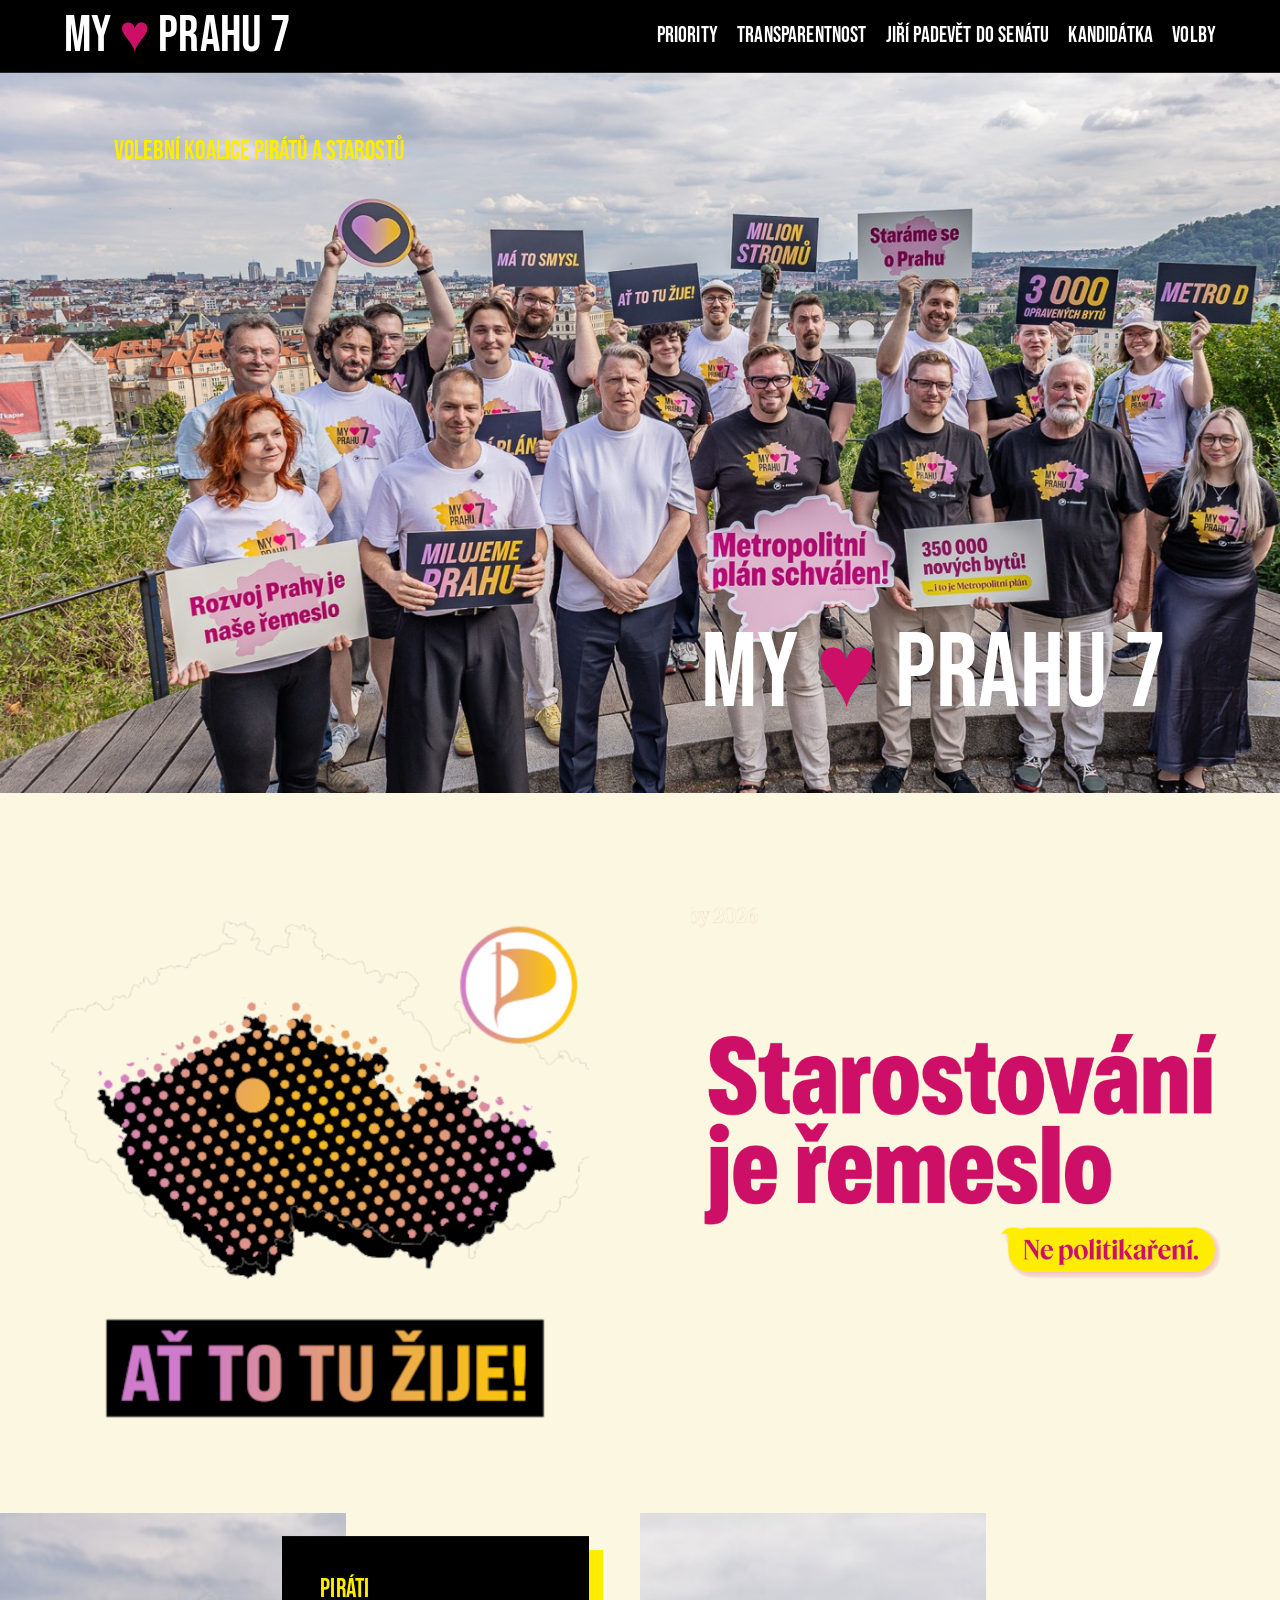
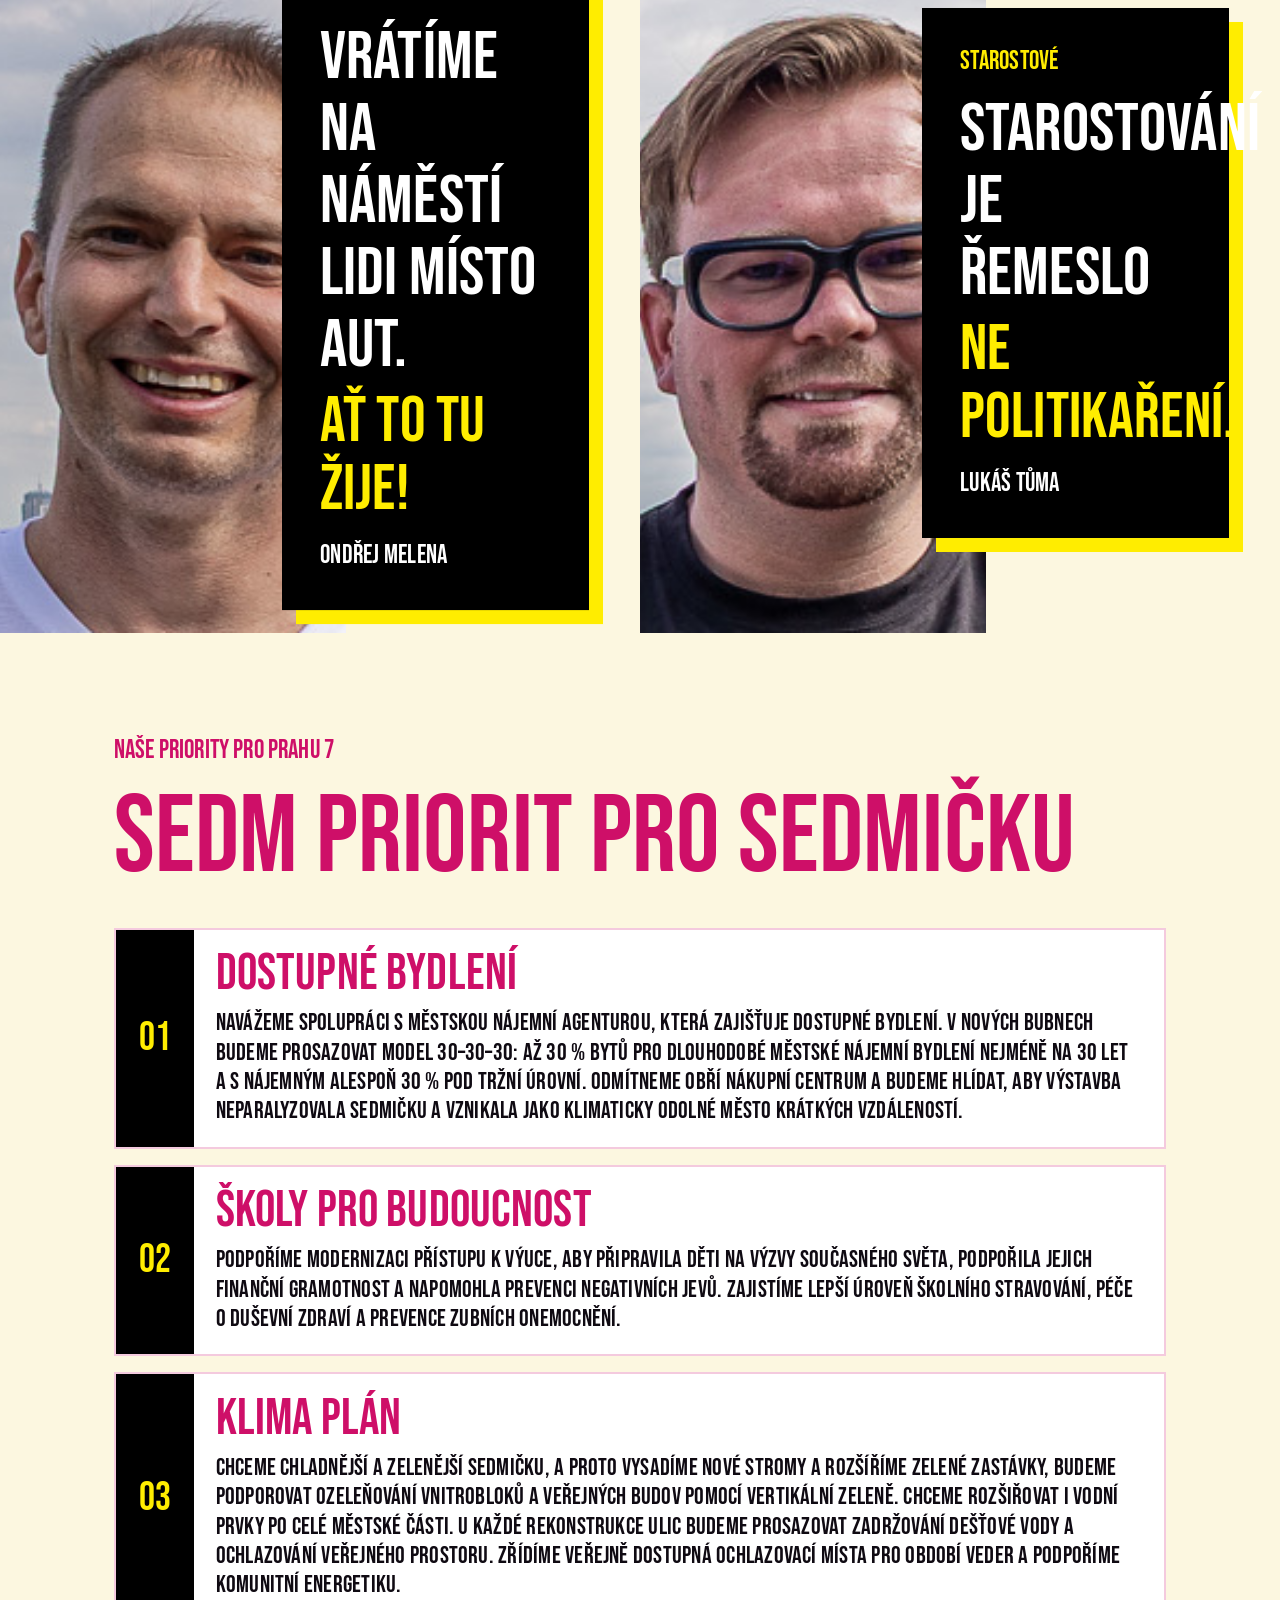
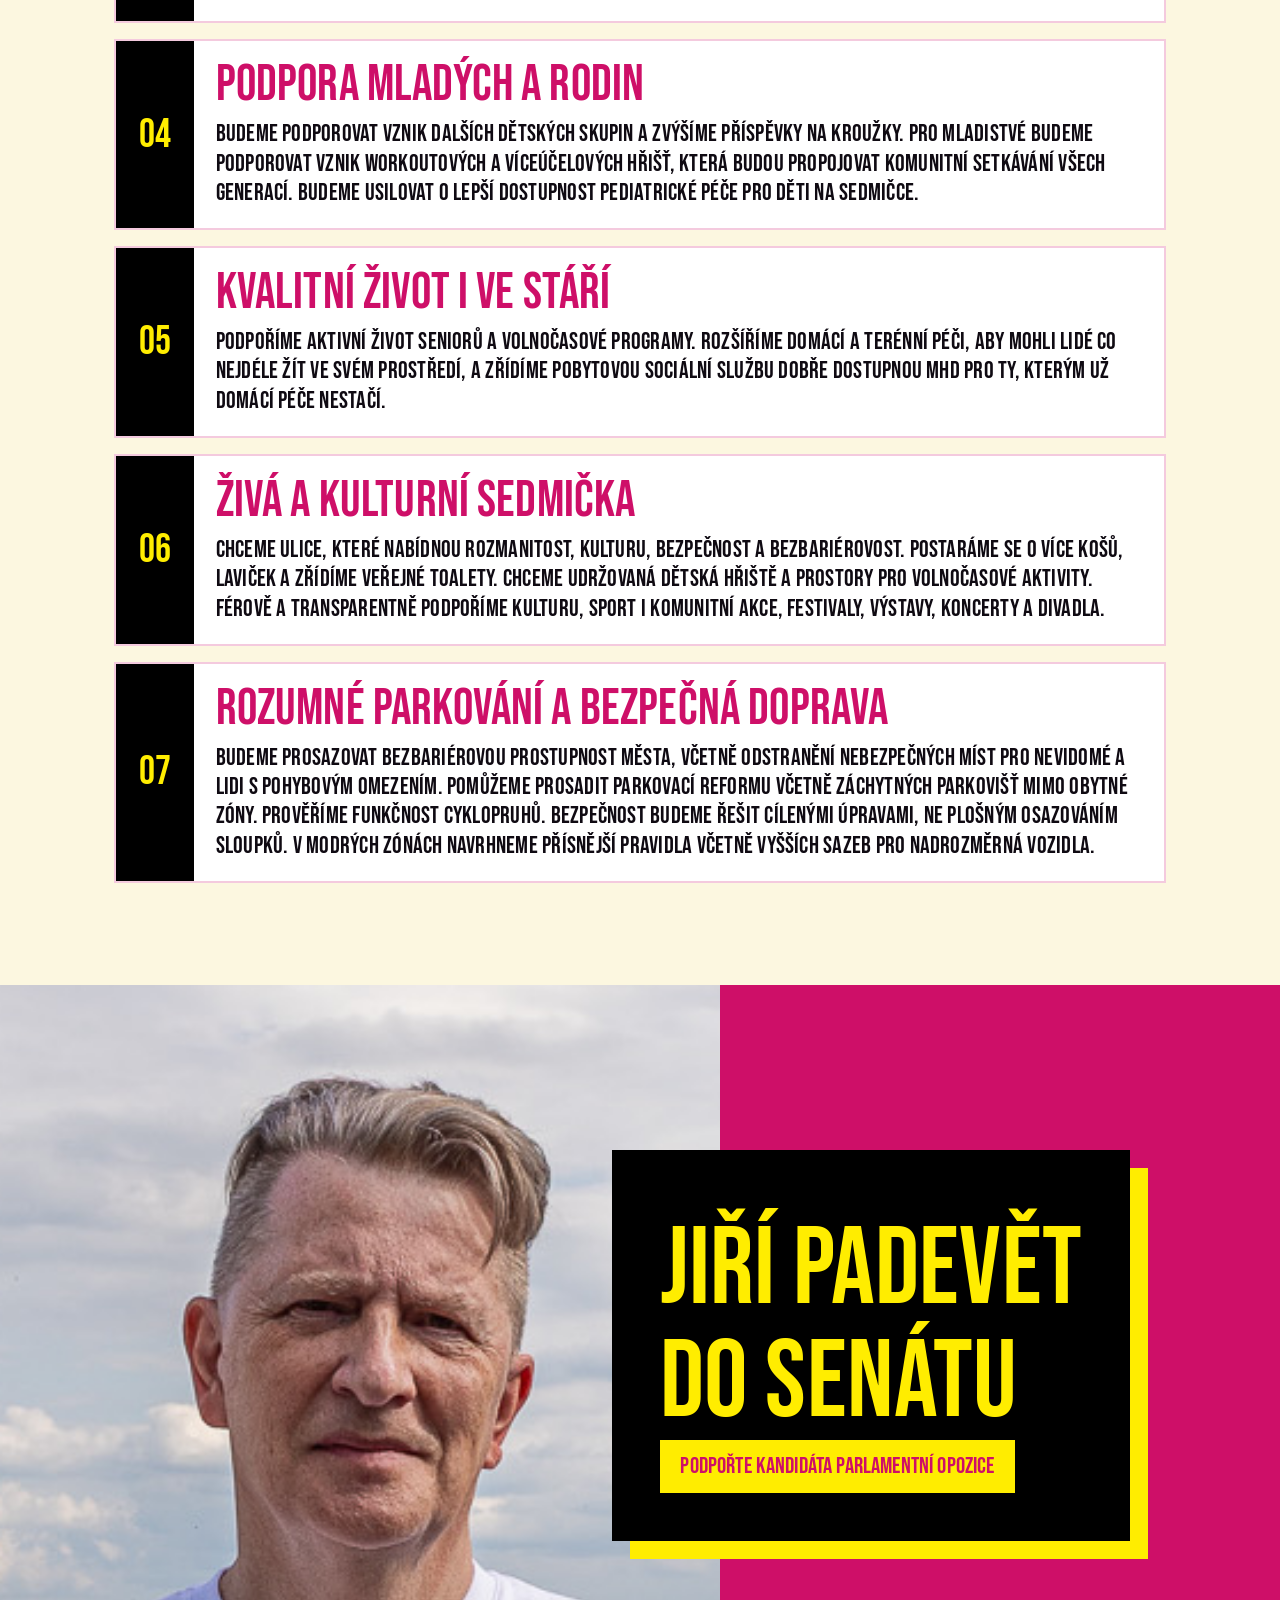
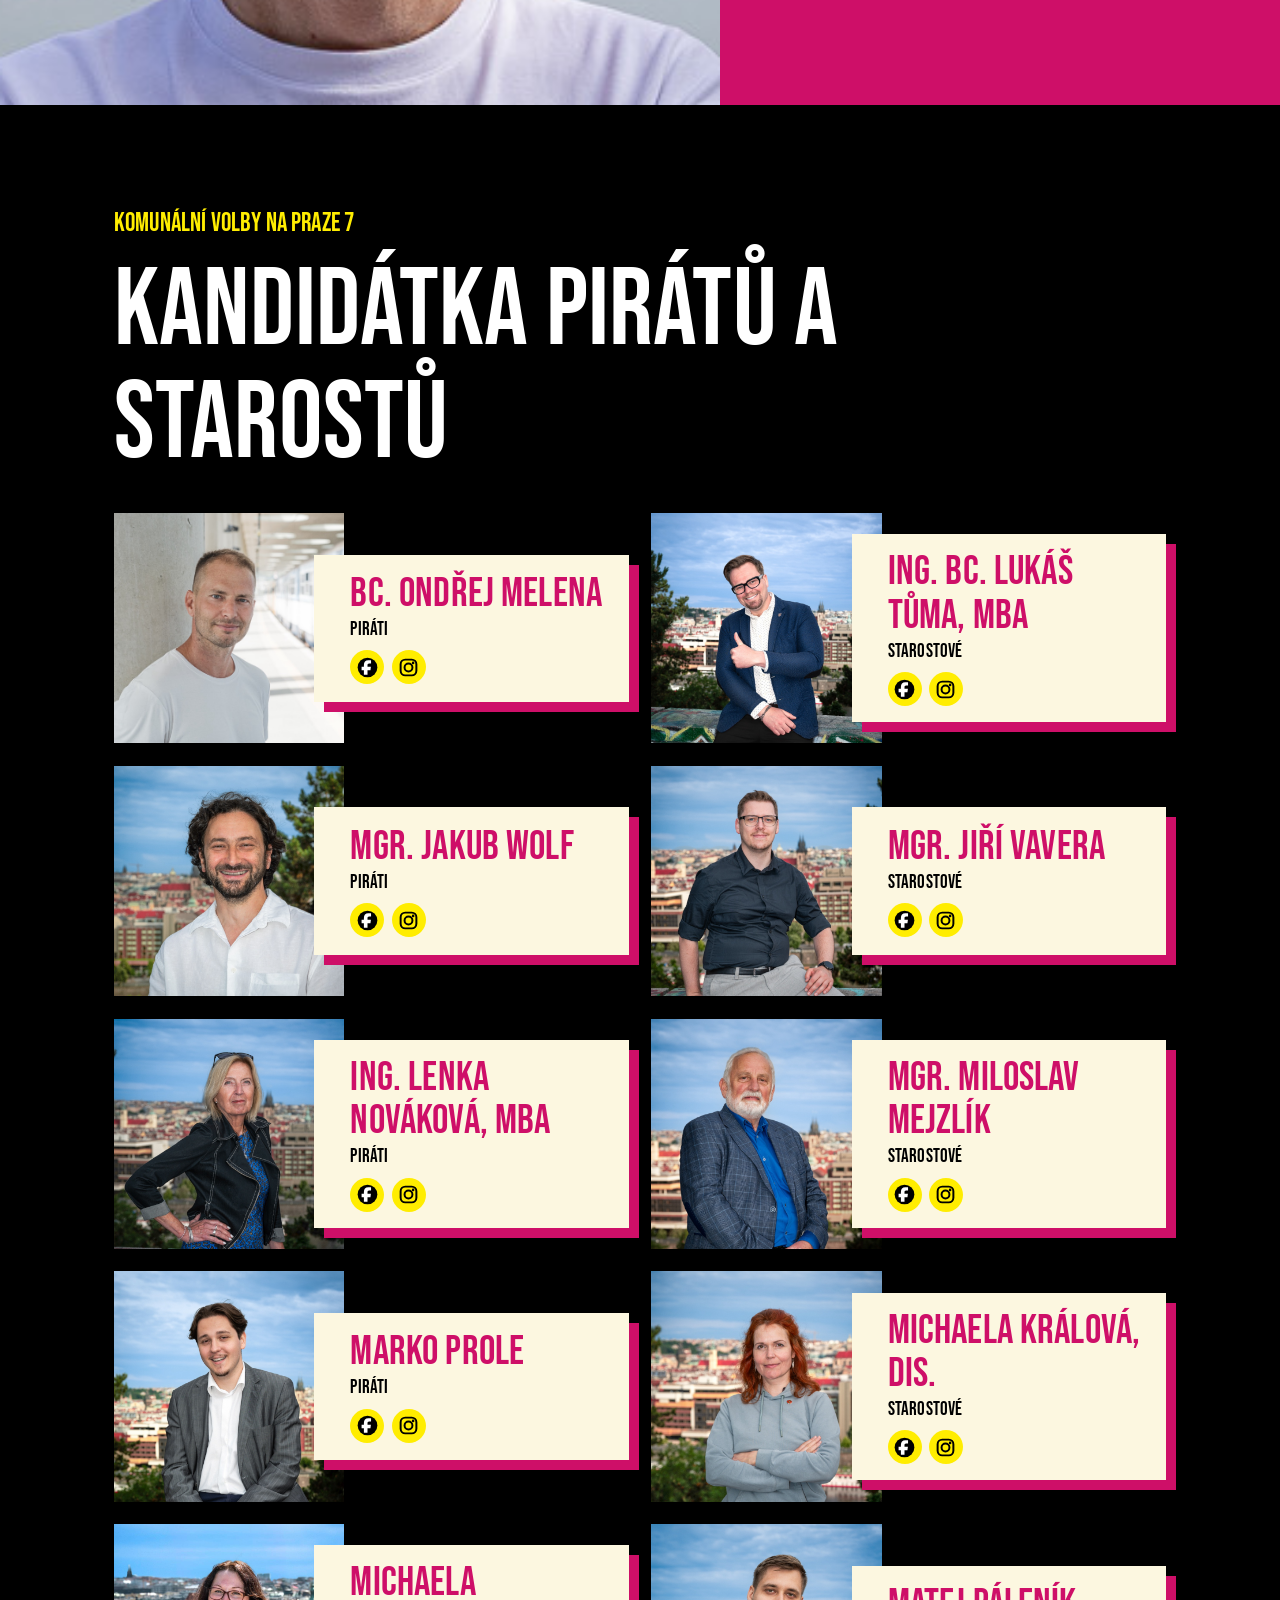
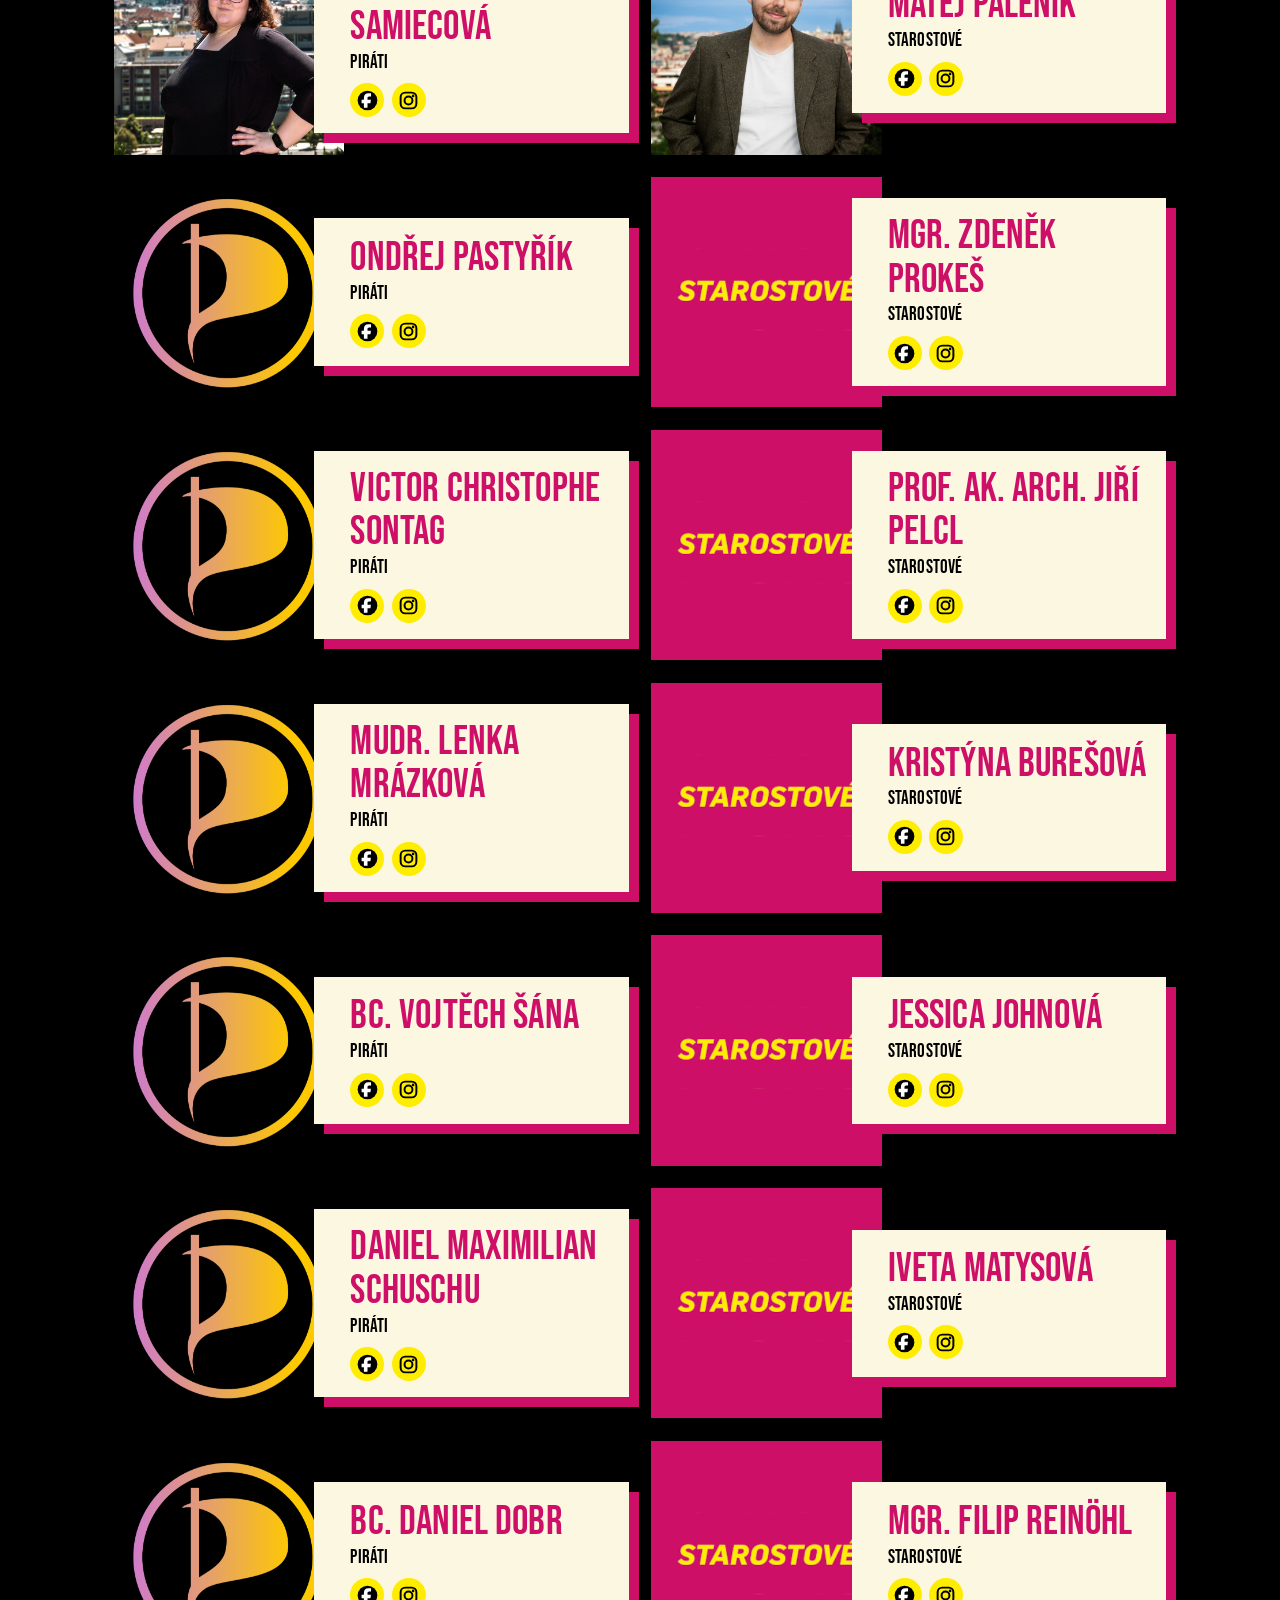
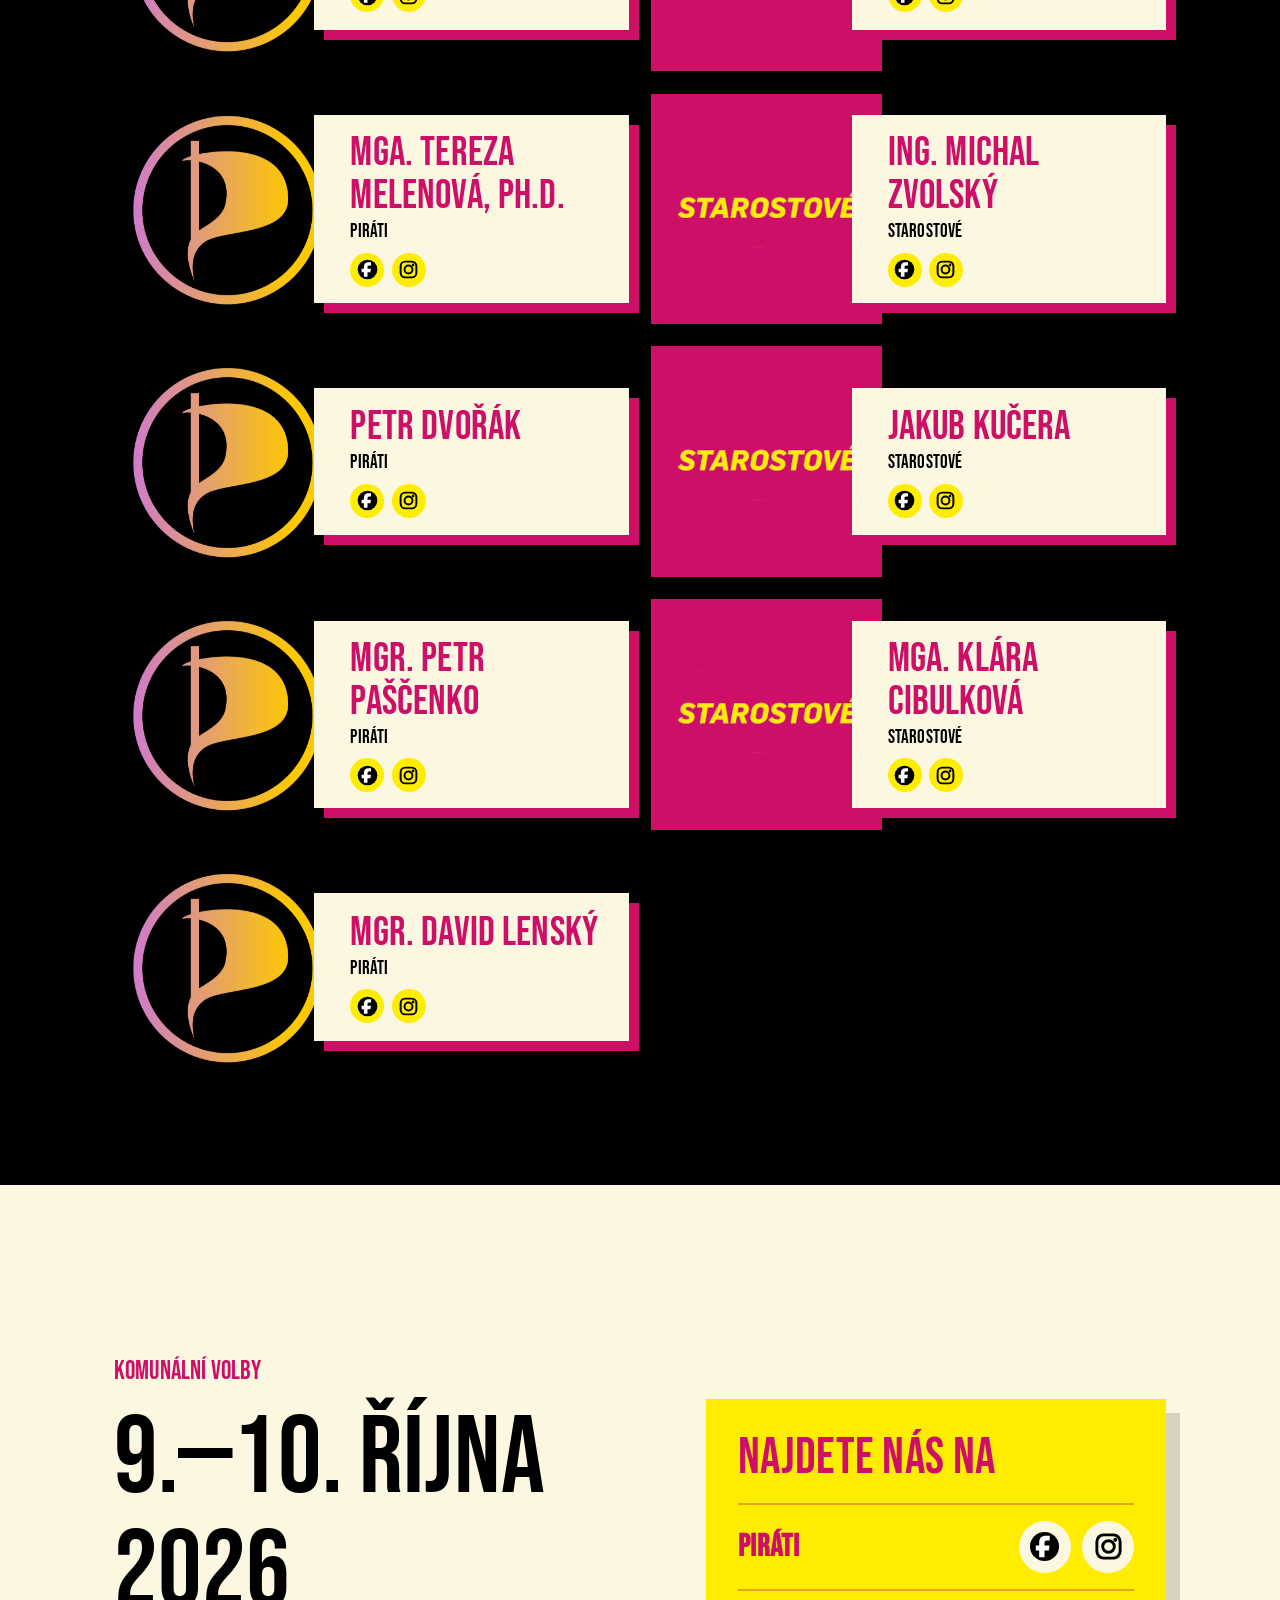
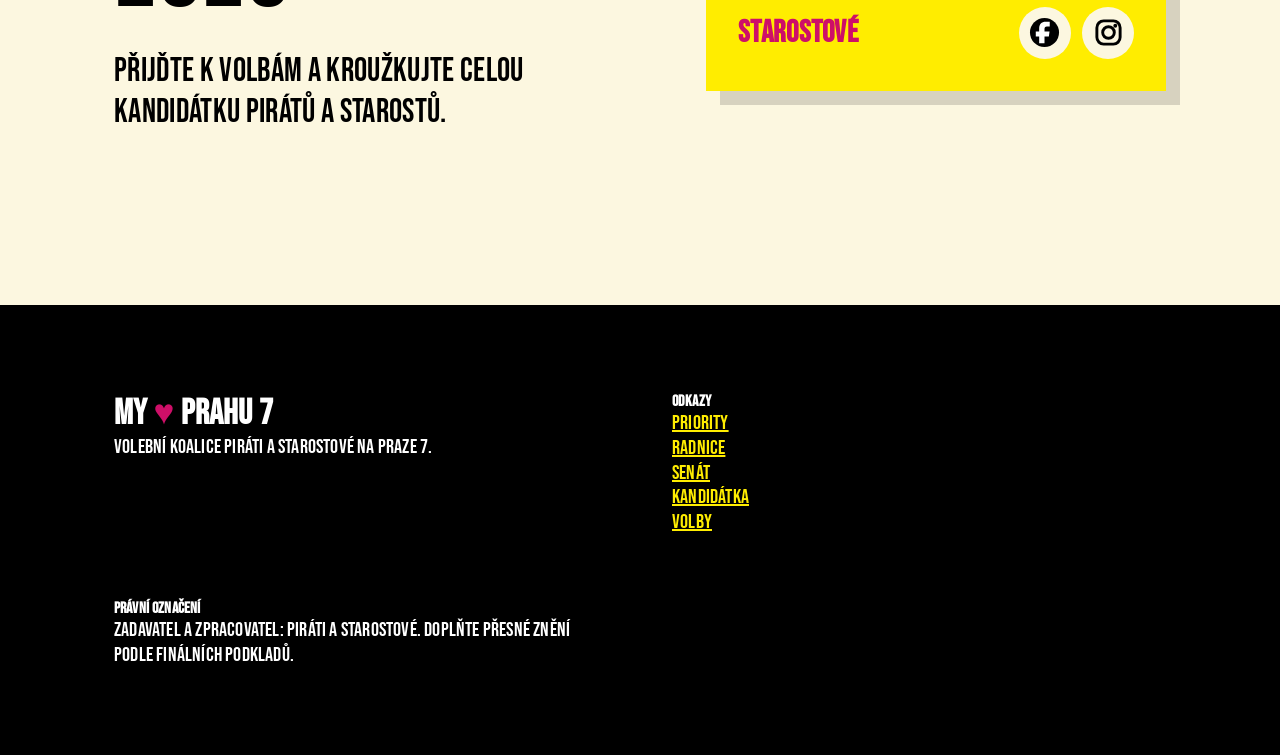
==== commit 2aae09a2: "Update index.html" ====
--- a/index.html
+++ b/index.html
@@ -154,8 +154,8 @@
 
     <section class="section section-black kandidatka" id="kandidatka">
       <div class="wrap">
-        <p class="kicker">Komunální kandidátka</p>
-        <h2>Celá kandidátka</h2>
+        <p class="kicker">Komunální volby na Praze 7</p>
+        <h2>Kandidátka Pirátů a Starostů</h2>
         <div class="candidate-full-grid">
           <article class="candidate-card">
             <img class="candidate-photo" src="assets/img/candidate-01.png" alt="Fotografie – Bc. Ondřej Melena">
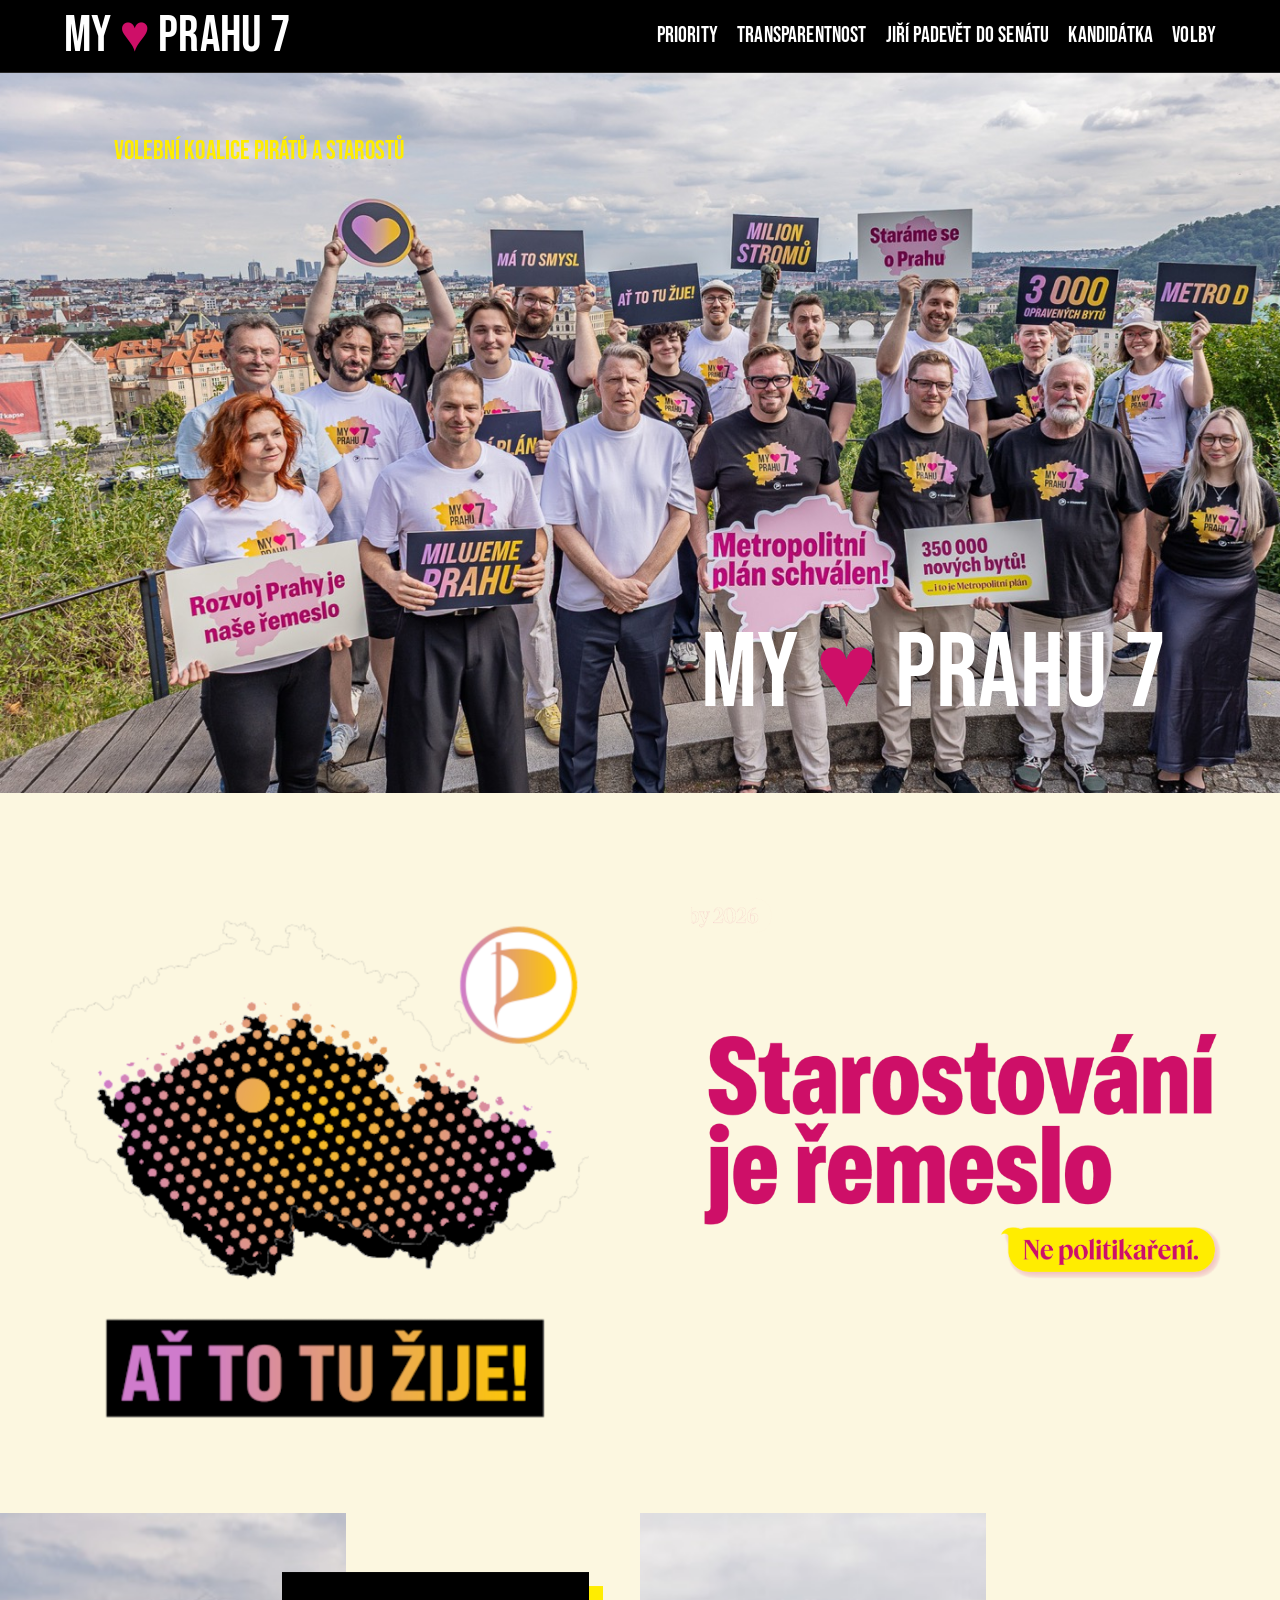
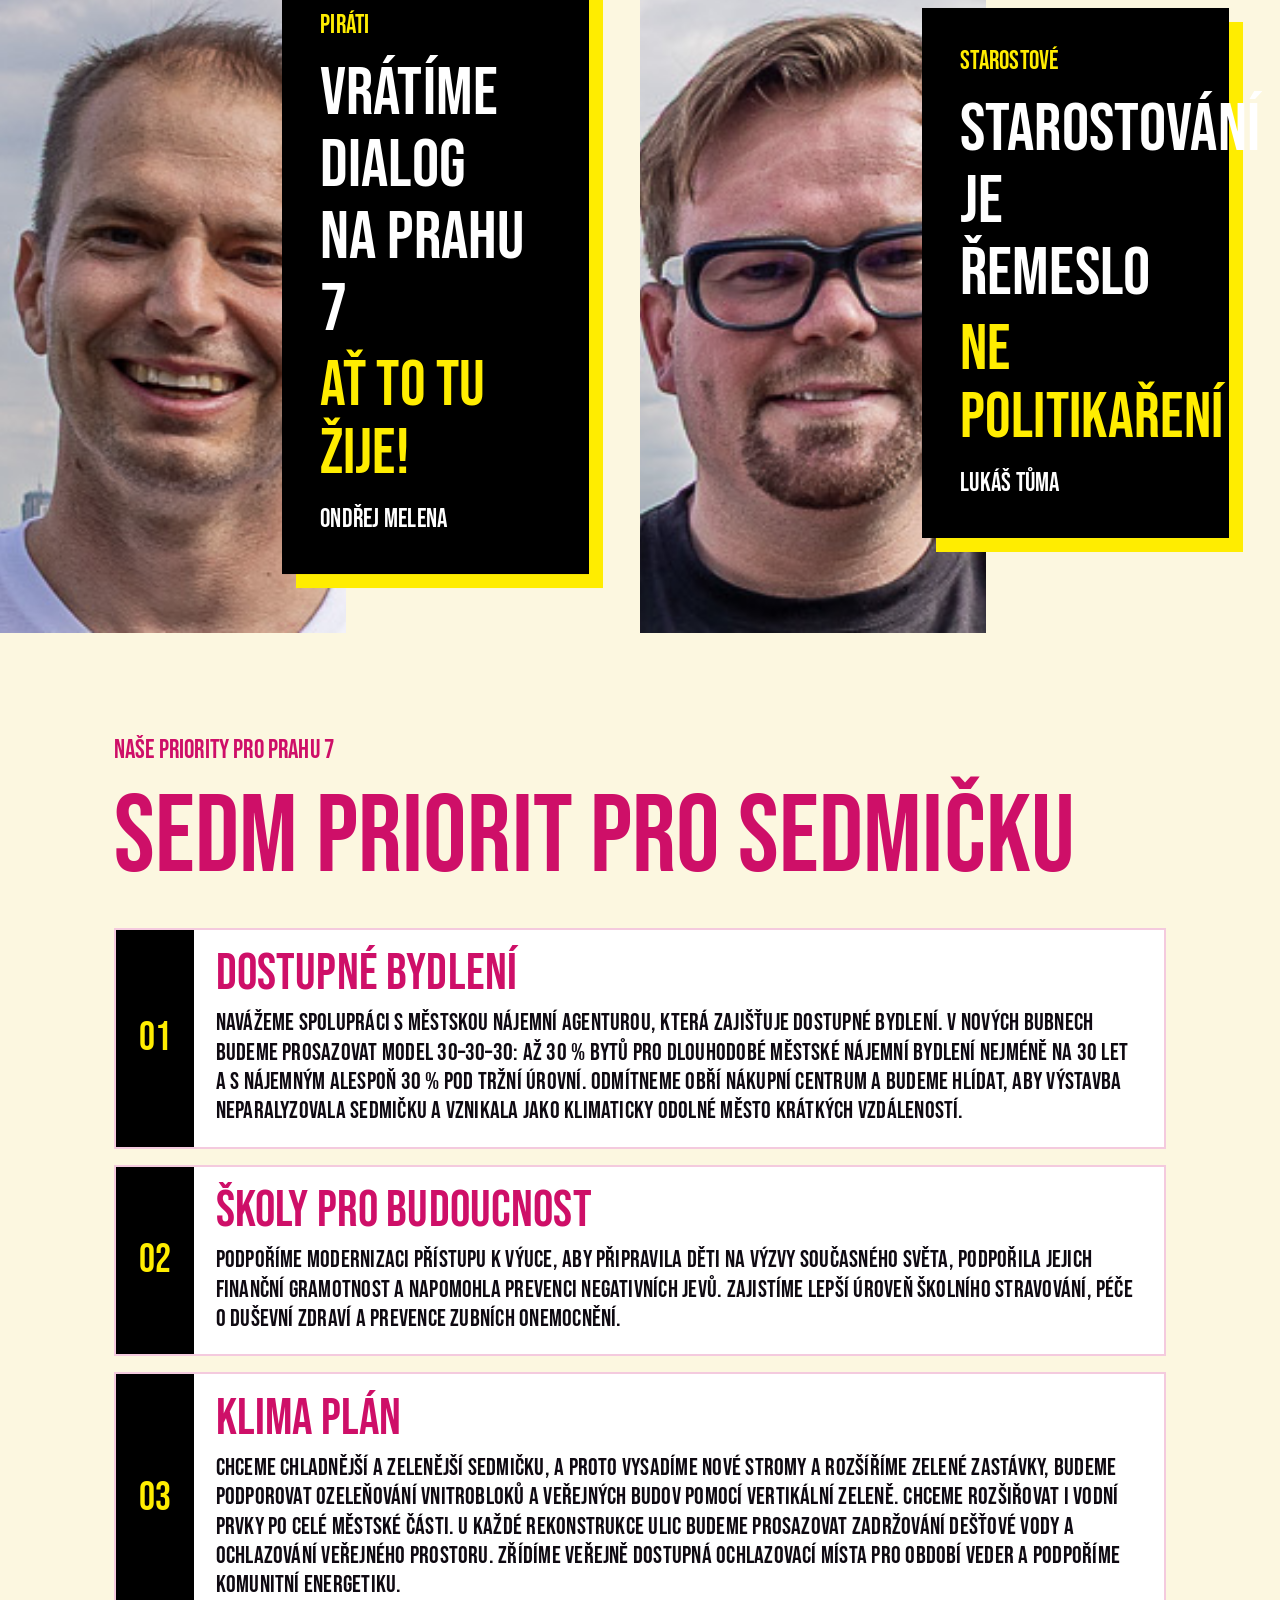
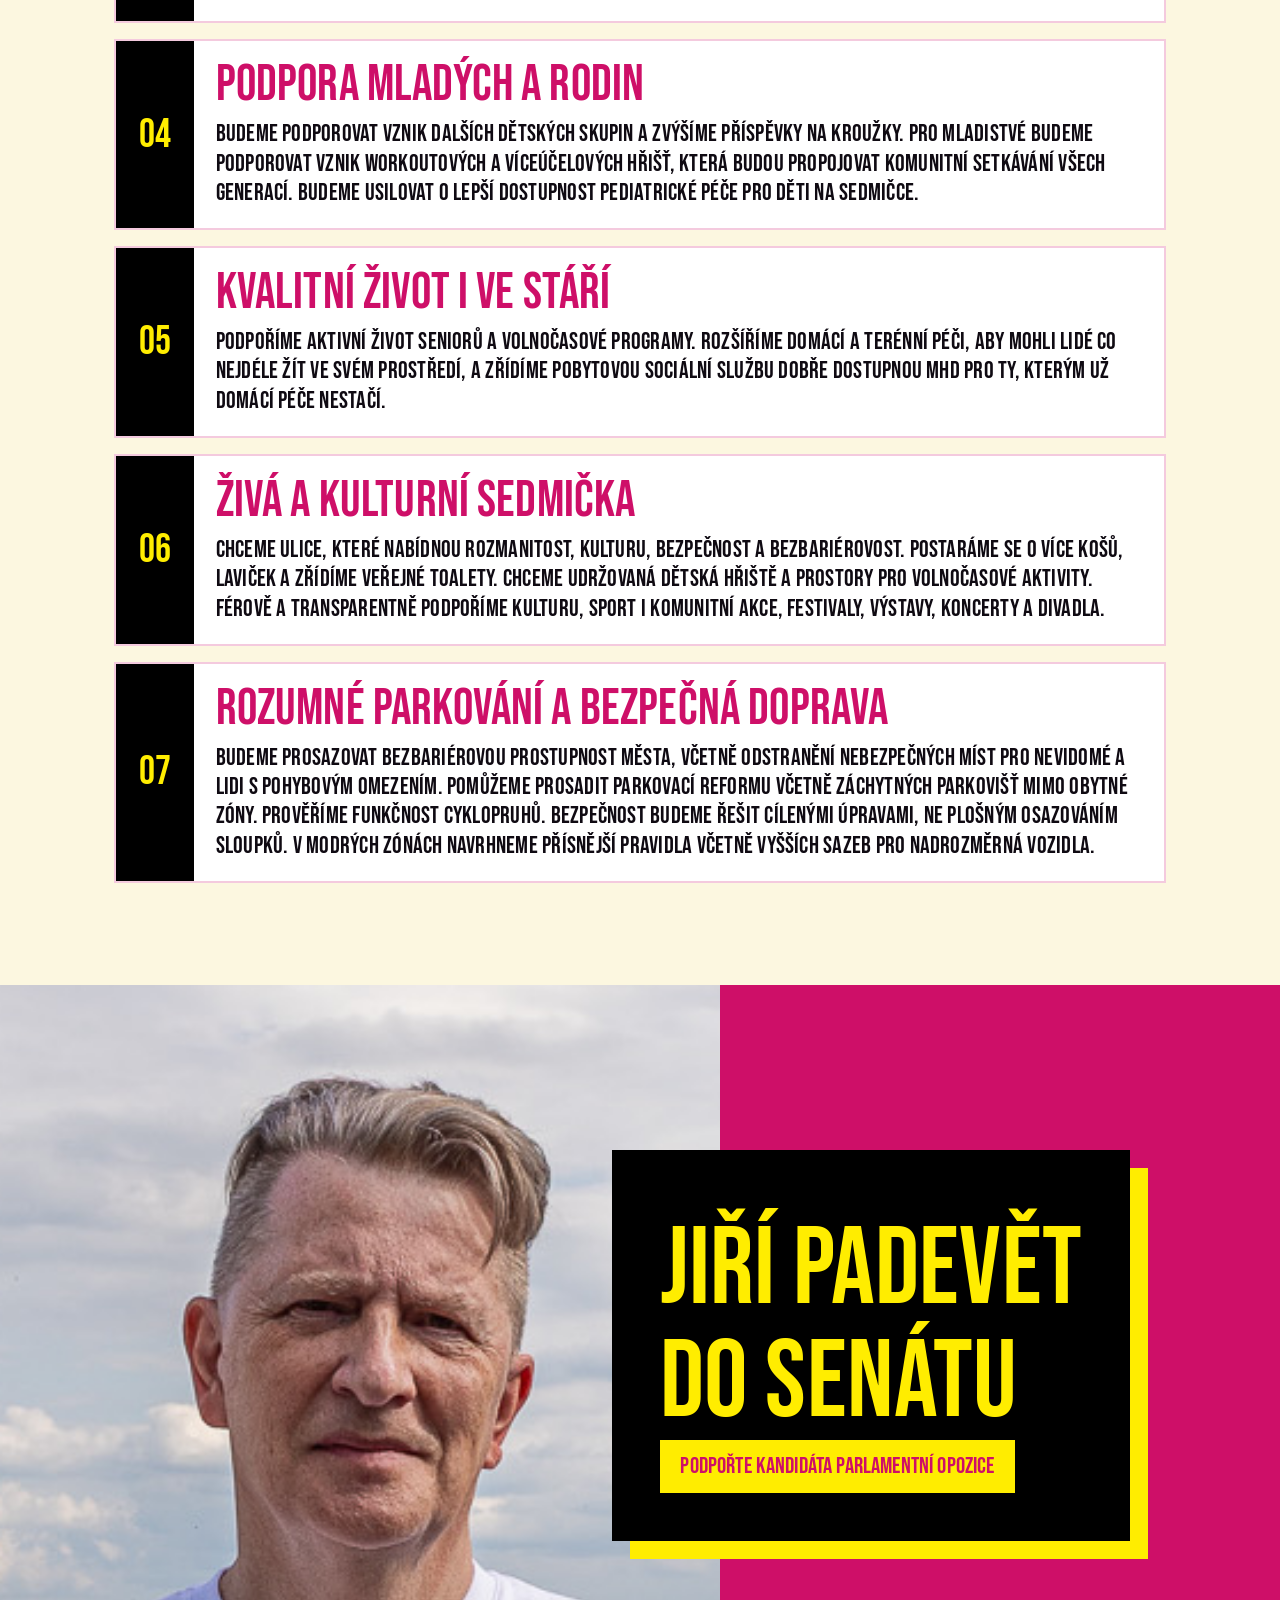
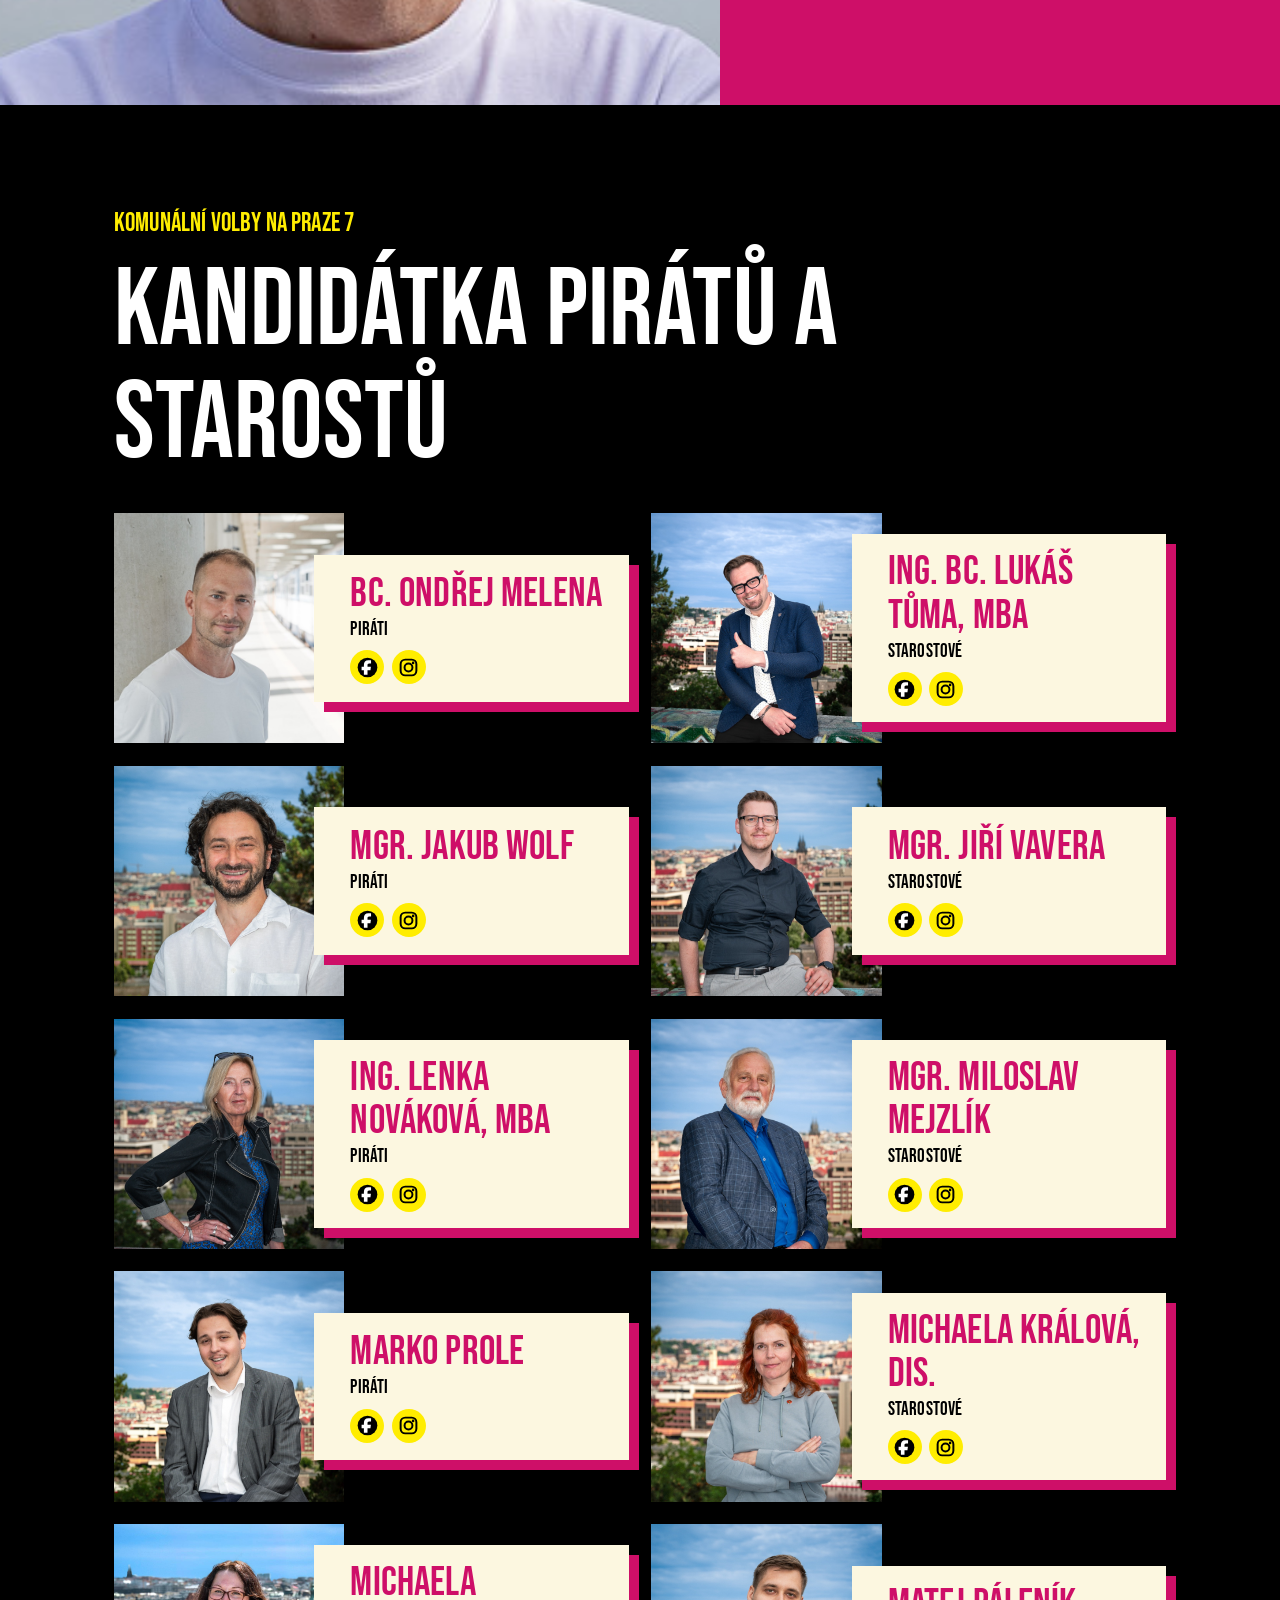
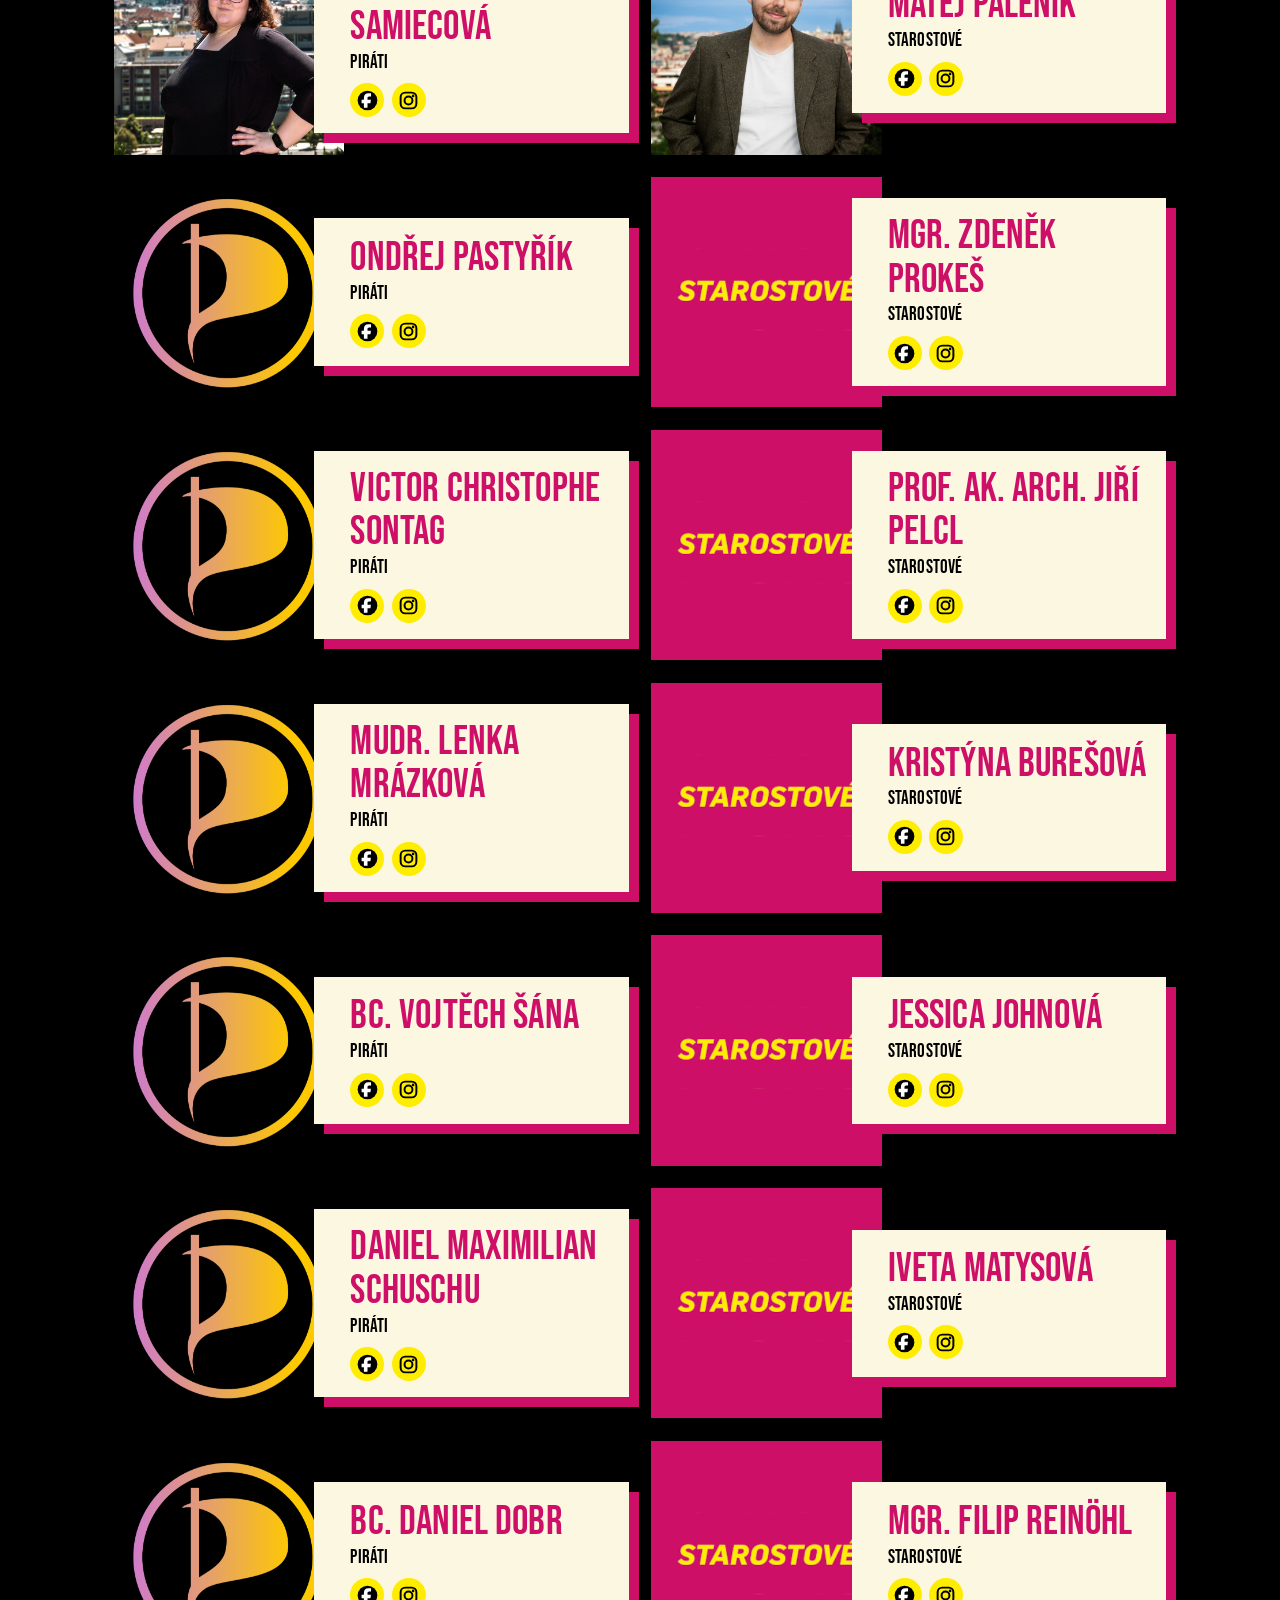
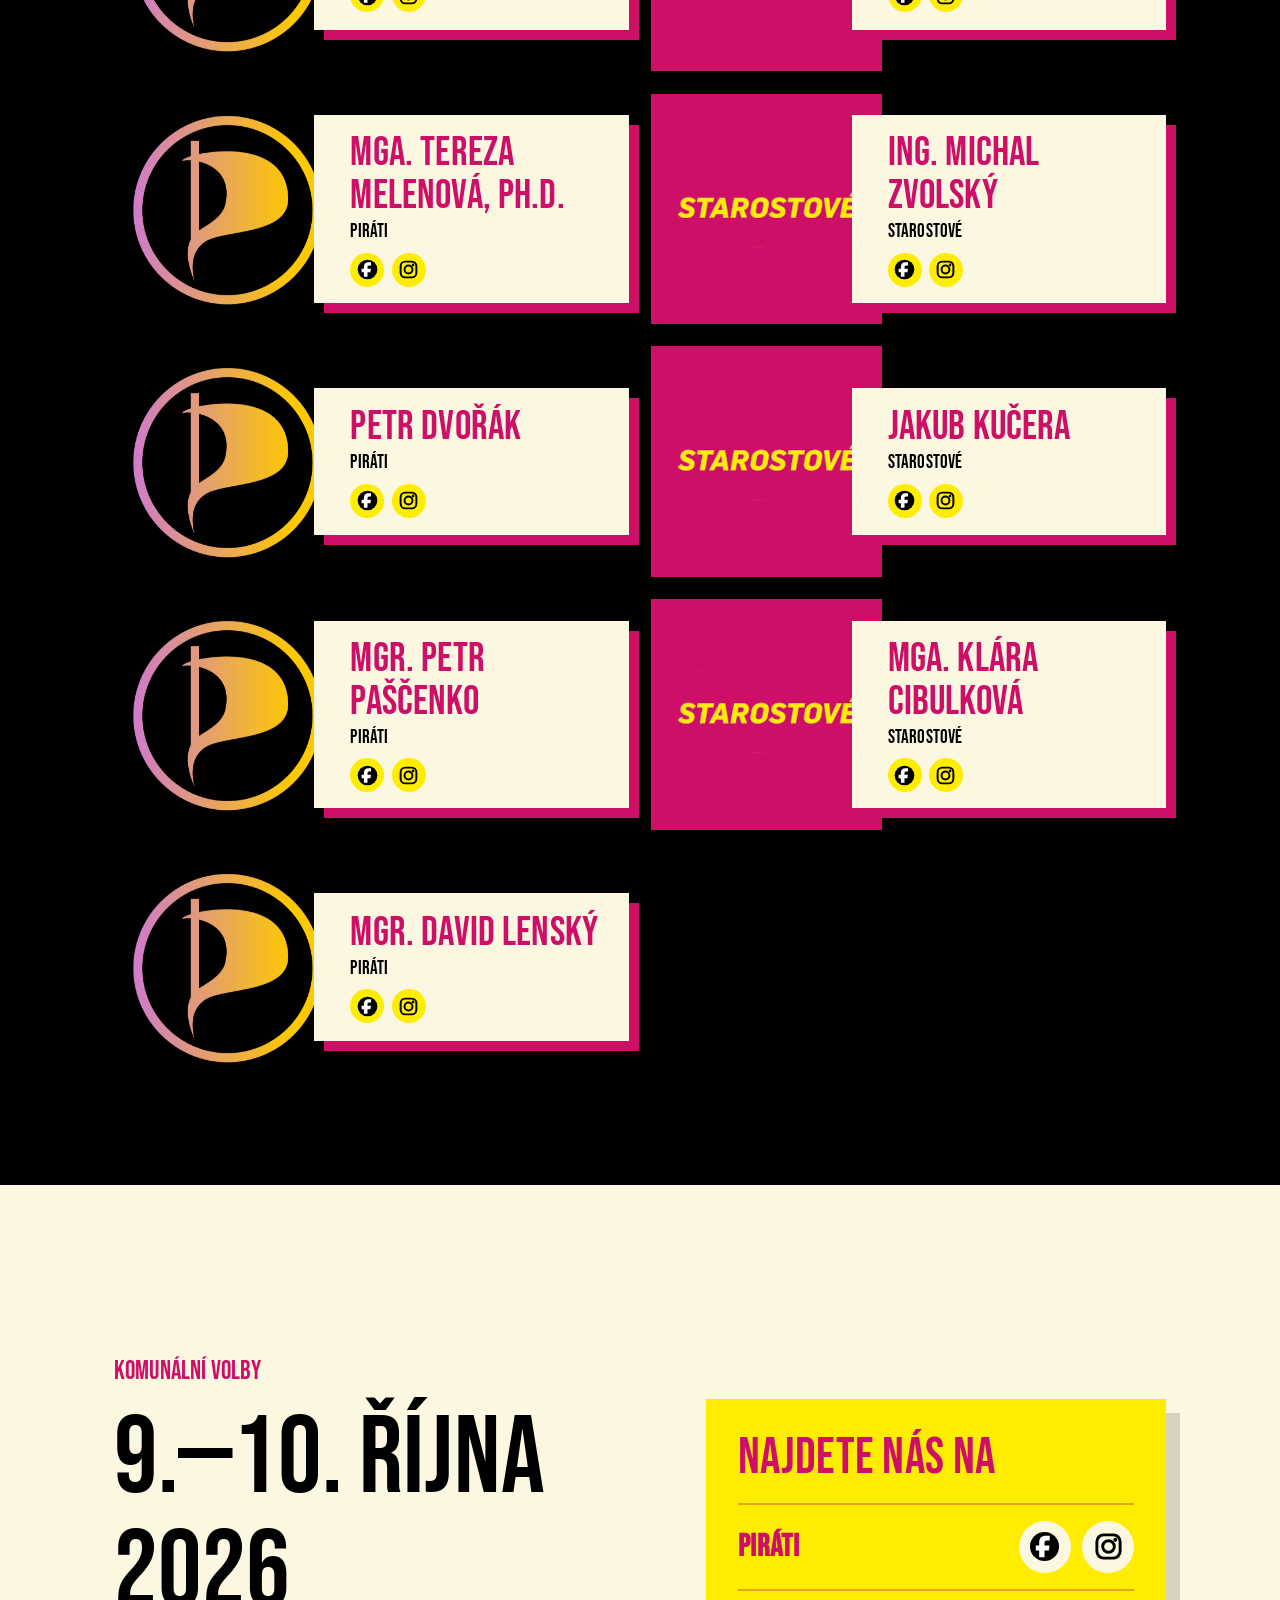
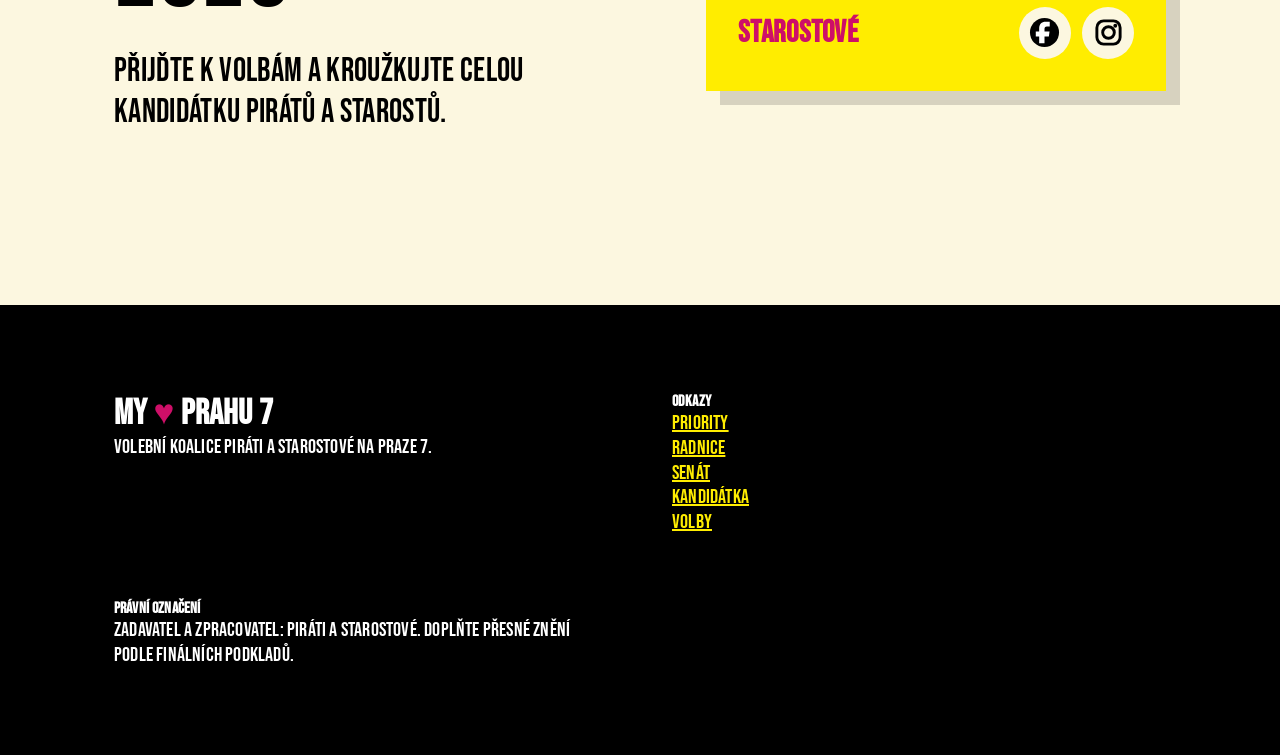
==== commit 042458fe: "Update index.html" ====
--- a/index.html
+++ b/index.html
@@ -60,7 +60,7 @@
           </div>
           <div class="leader-copy pirate-copy">
             <p class="kicker light-kicker">Piráti</p>
-            <h2>Vrátíme na náměstí<br>lidi místo aut.</h2>
+            <h2>Vrátíme dialog<br>na Prahu 7</h2>
             <h3>Ať to tu žije!</h3>
             <p>Ondřej Melena</p>
           </div>
@@ -74,7 +74,7 @@
           <div class="leader-copy stan-copy">
             <p class="kicker light-kicker">Starostové</p>
             <h2>Starostování<br>je řemeslo</h2>
-            <h3>Ne politikaření.</h3>
+            <h3>Ne politikaření</h3>
             <p>Lukáš Tůma</p>
           </div>
         </div>
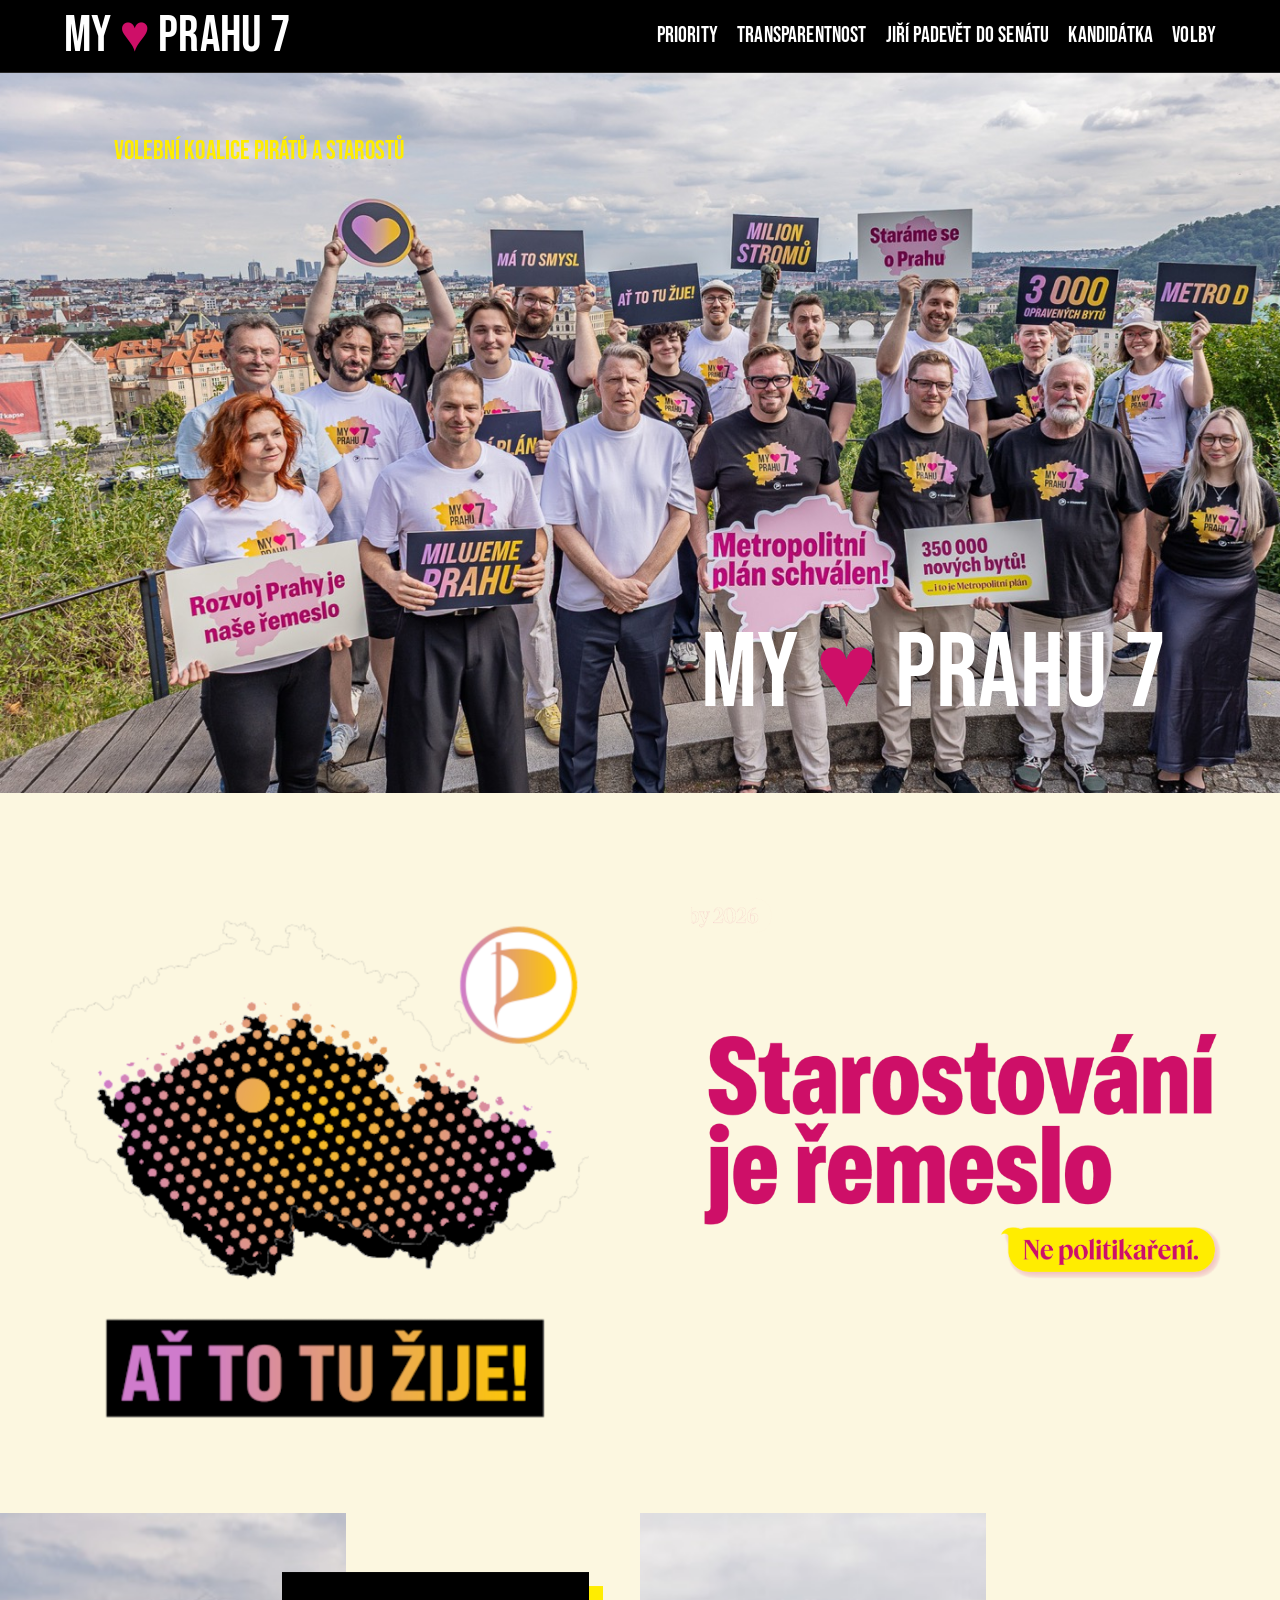
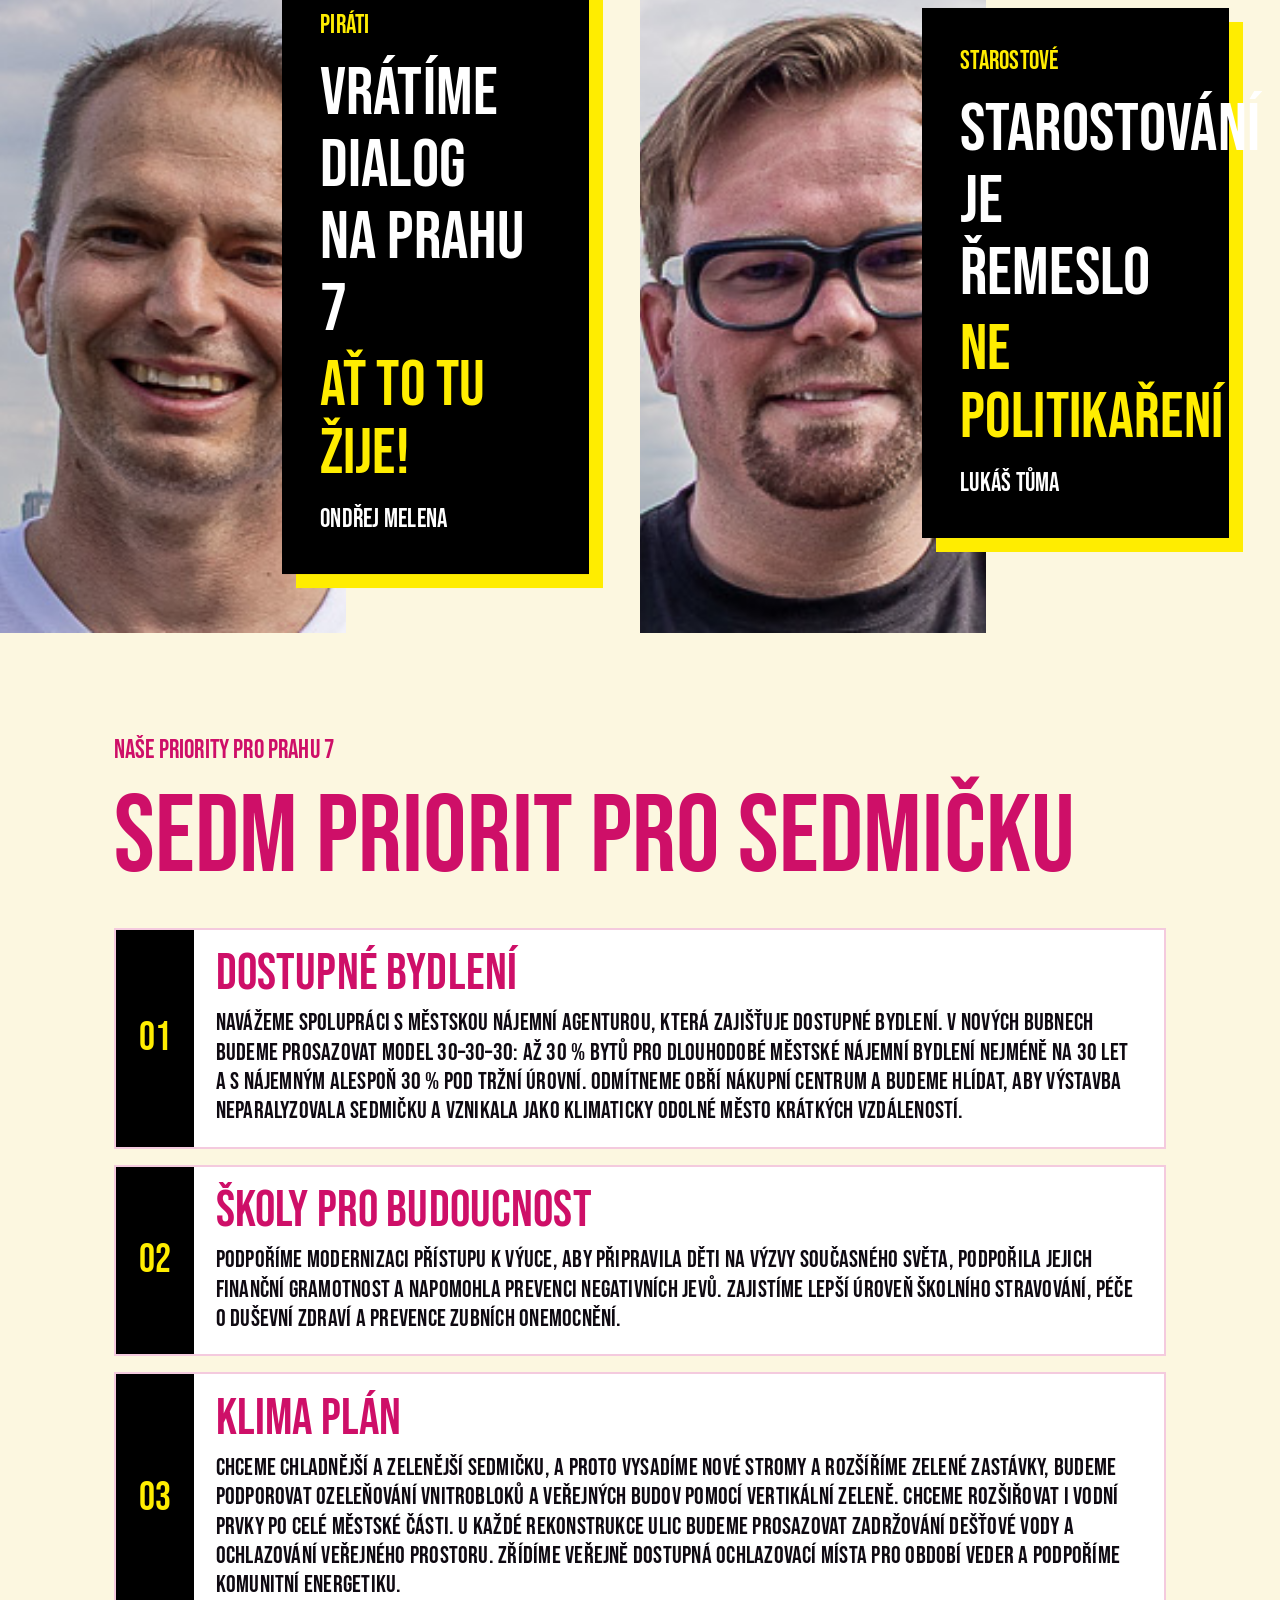
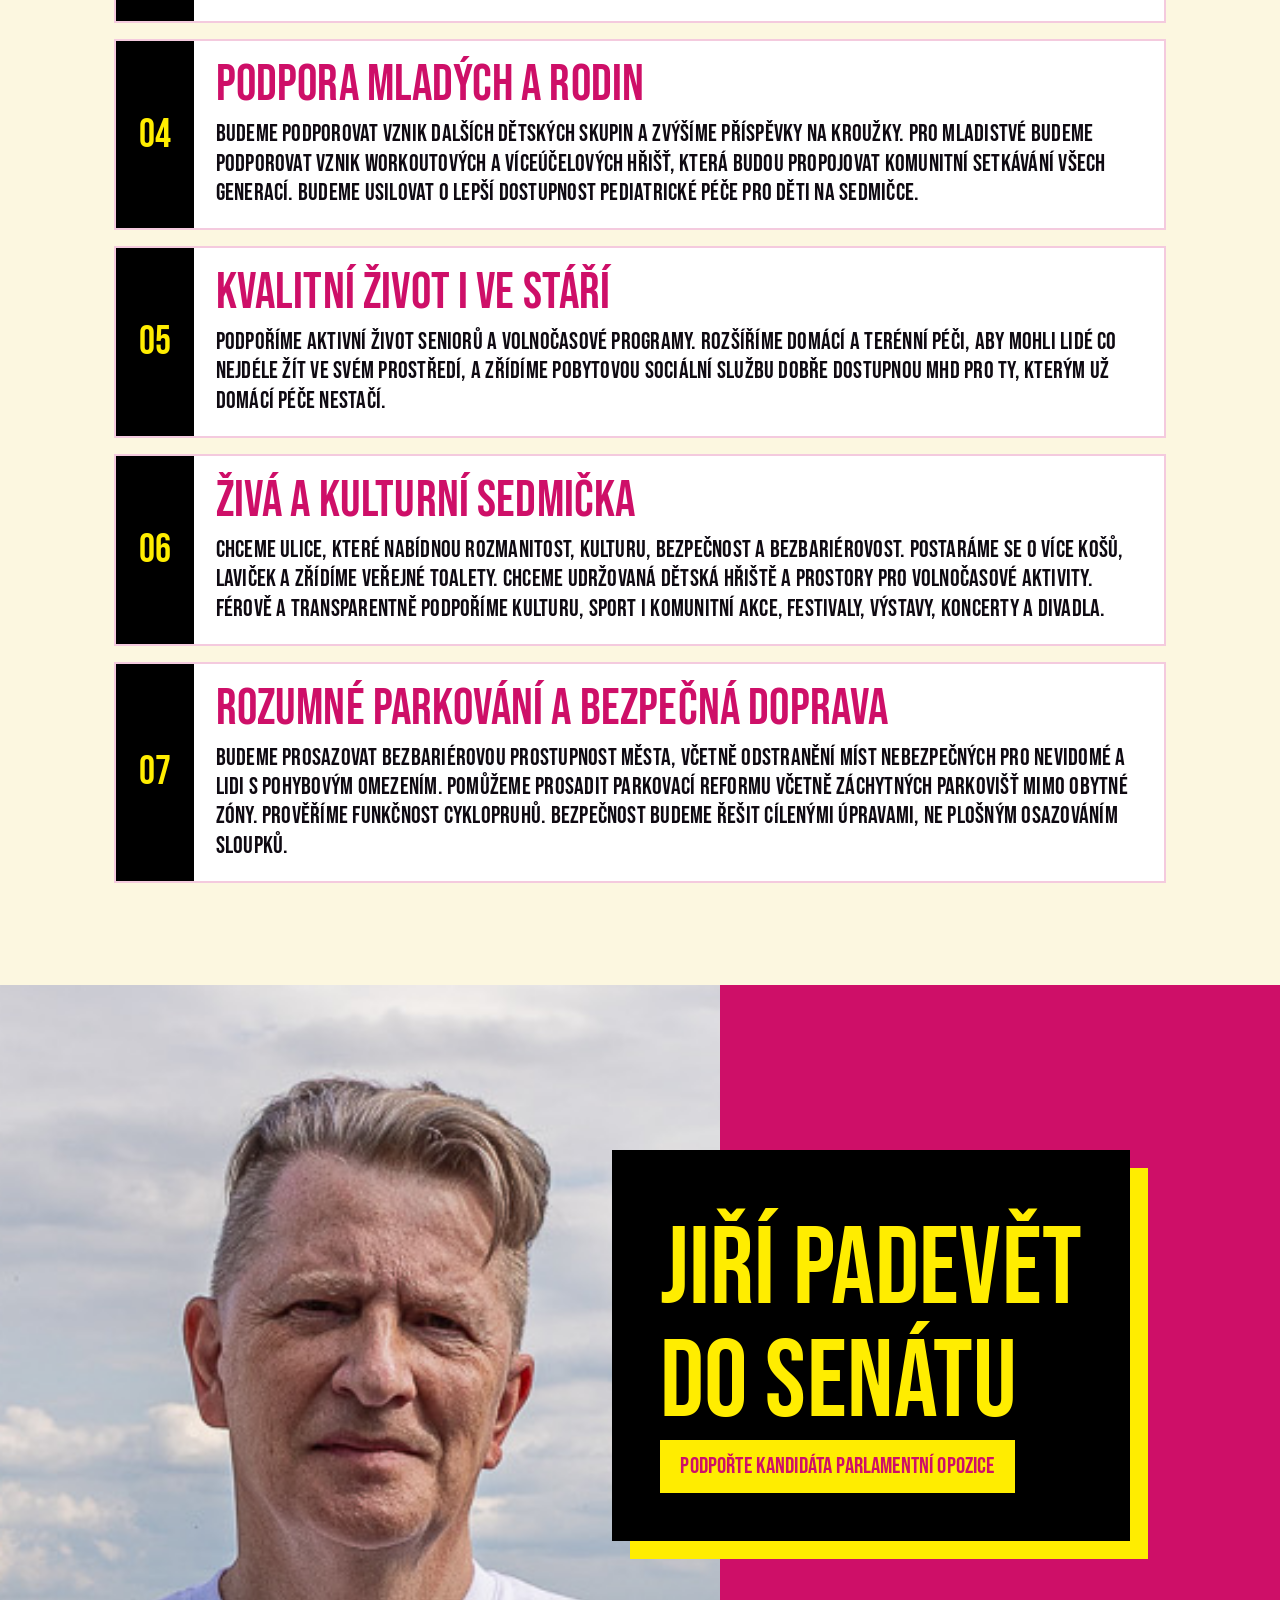
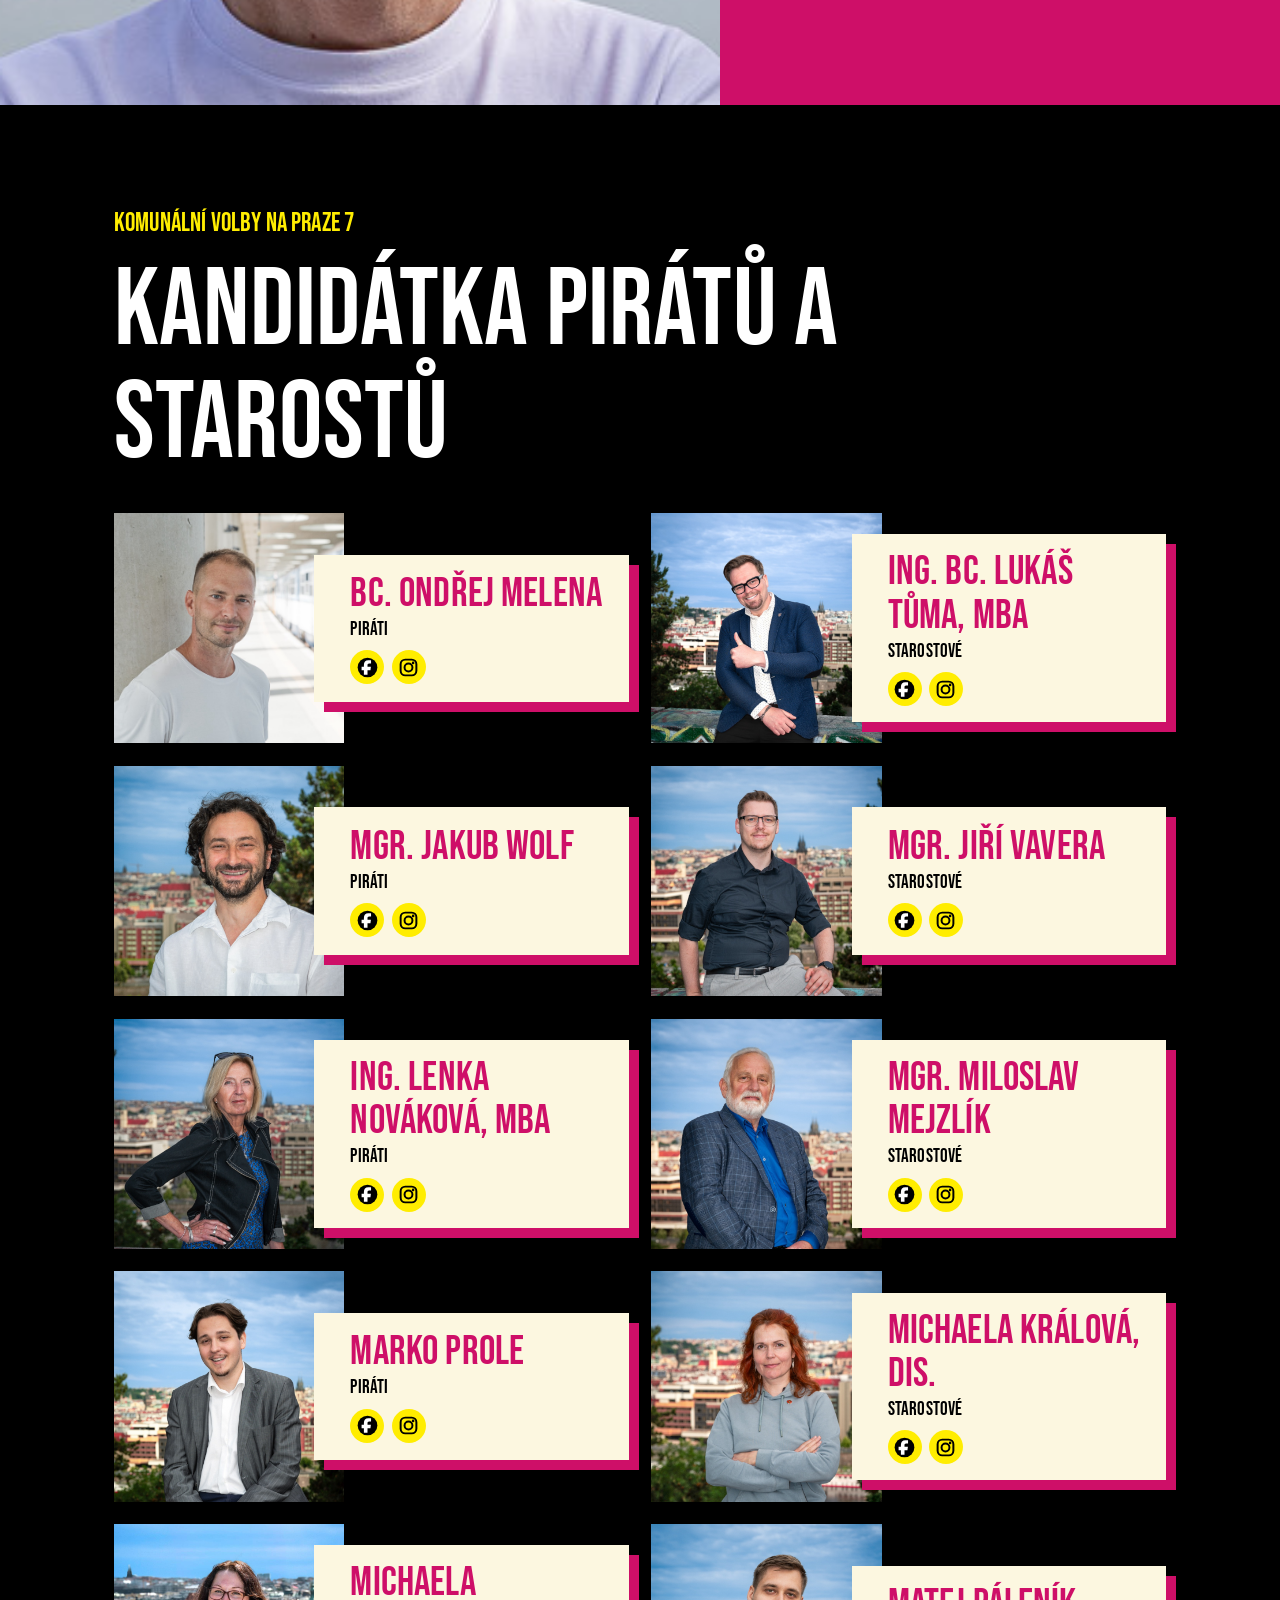
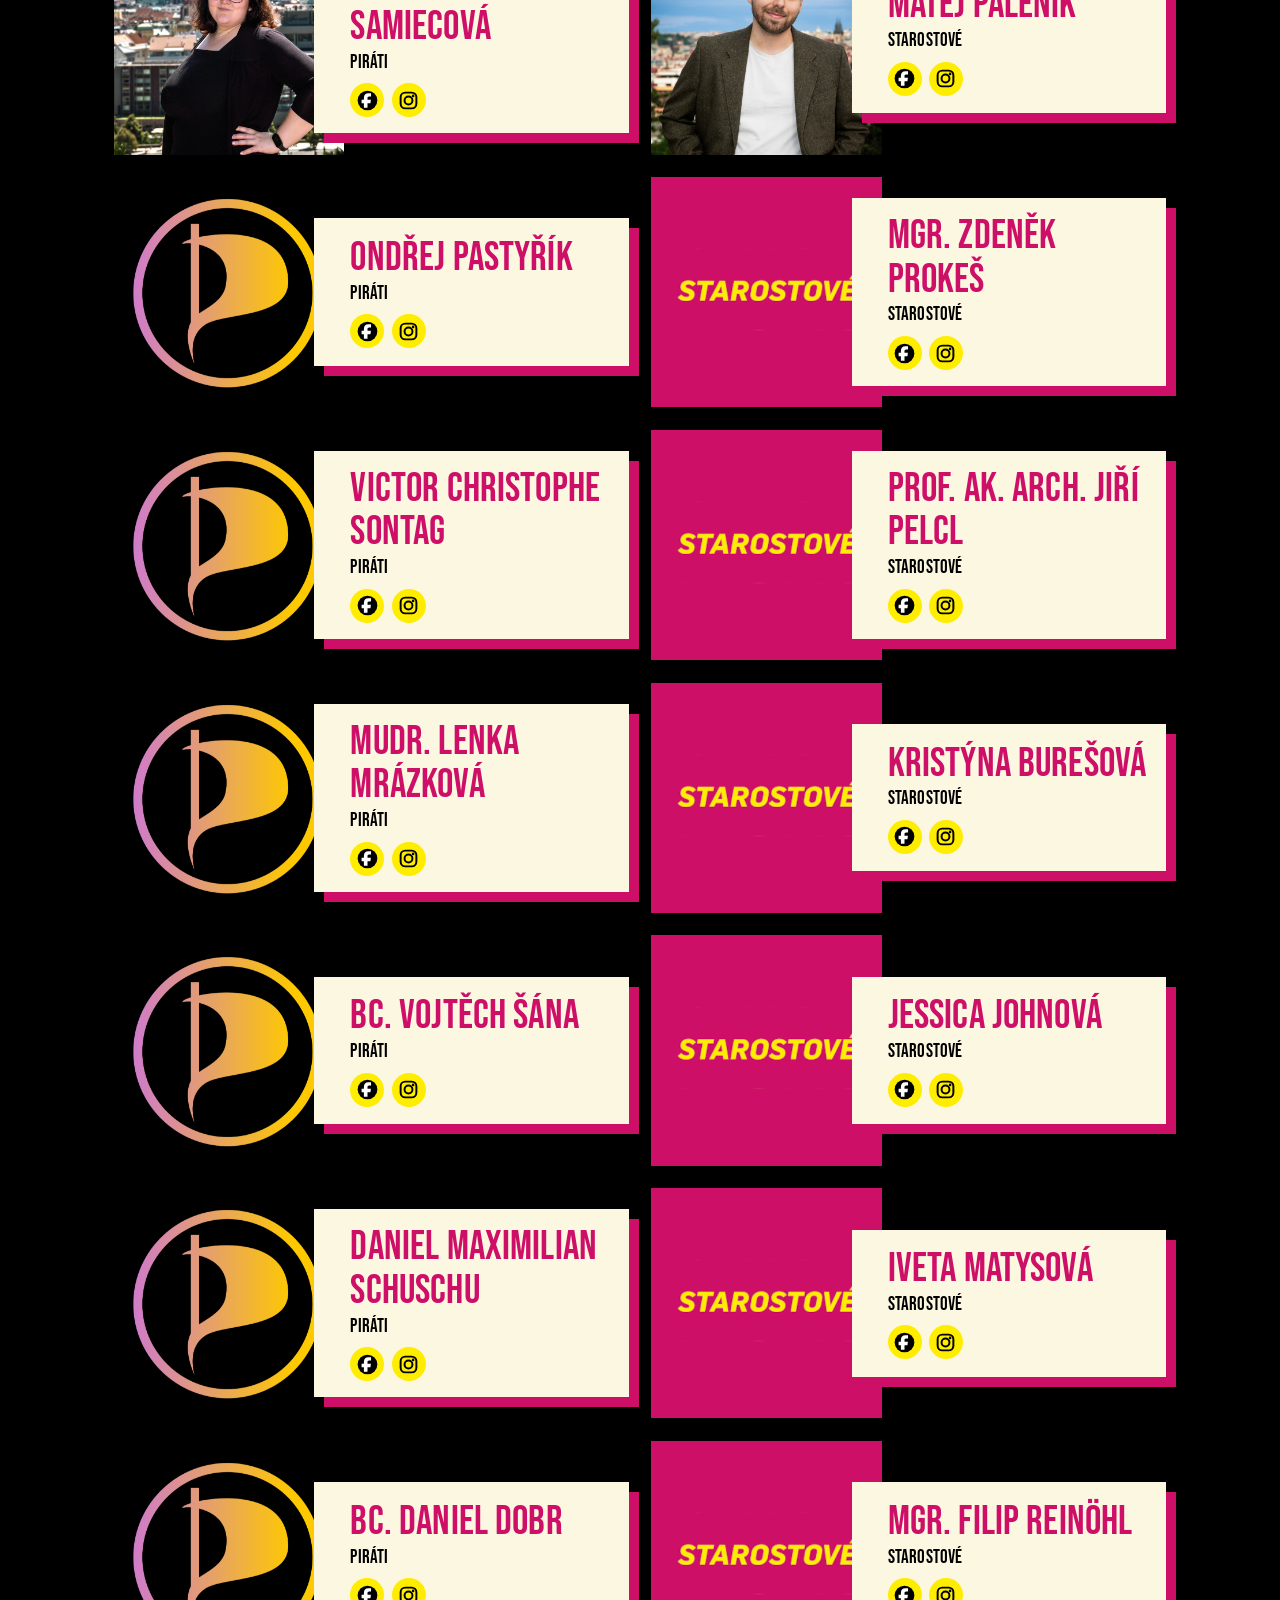
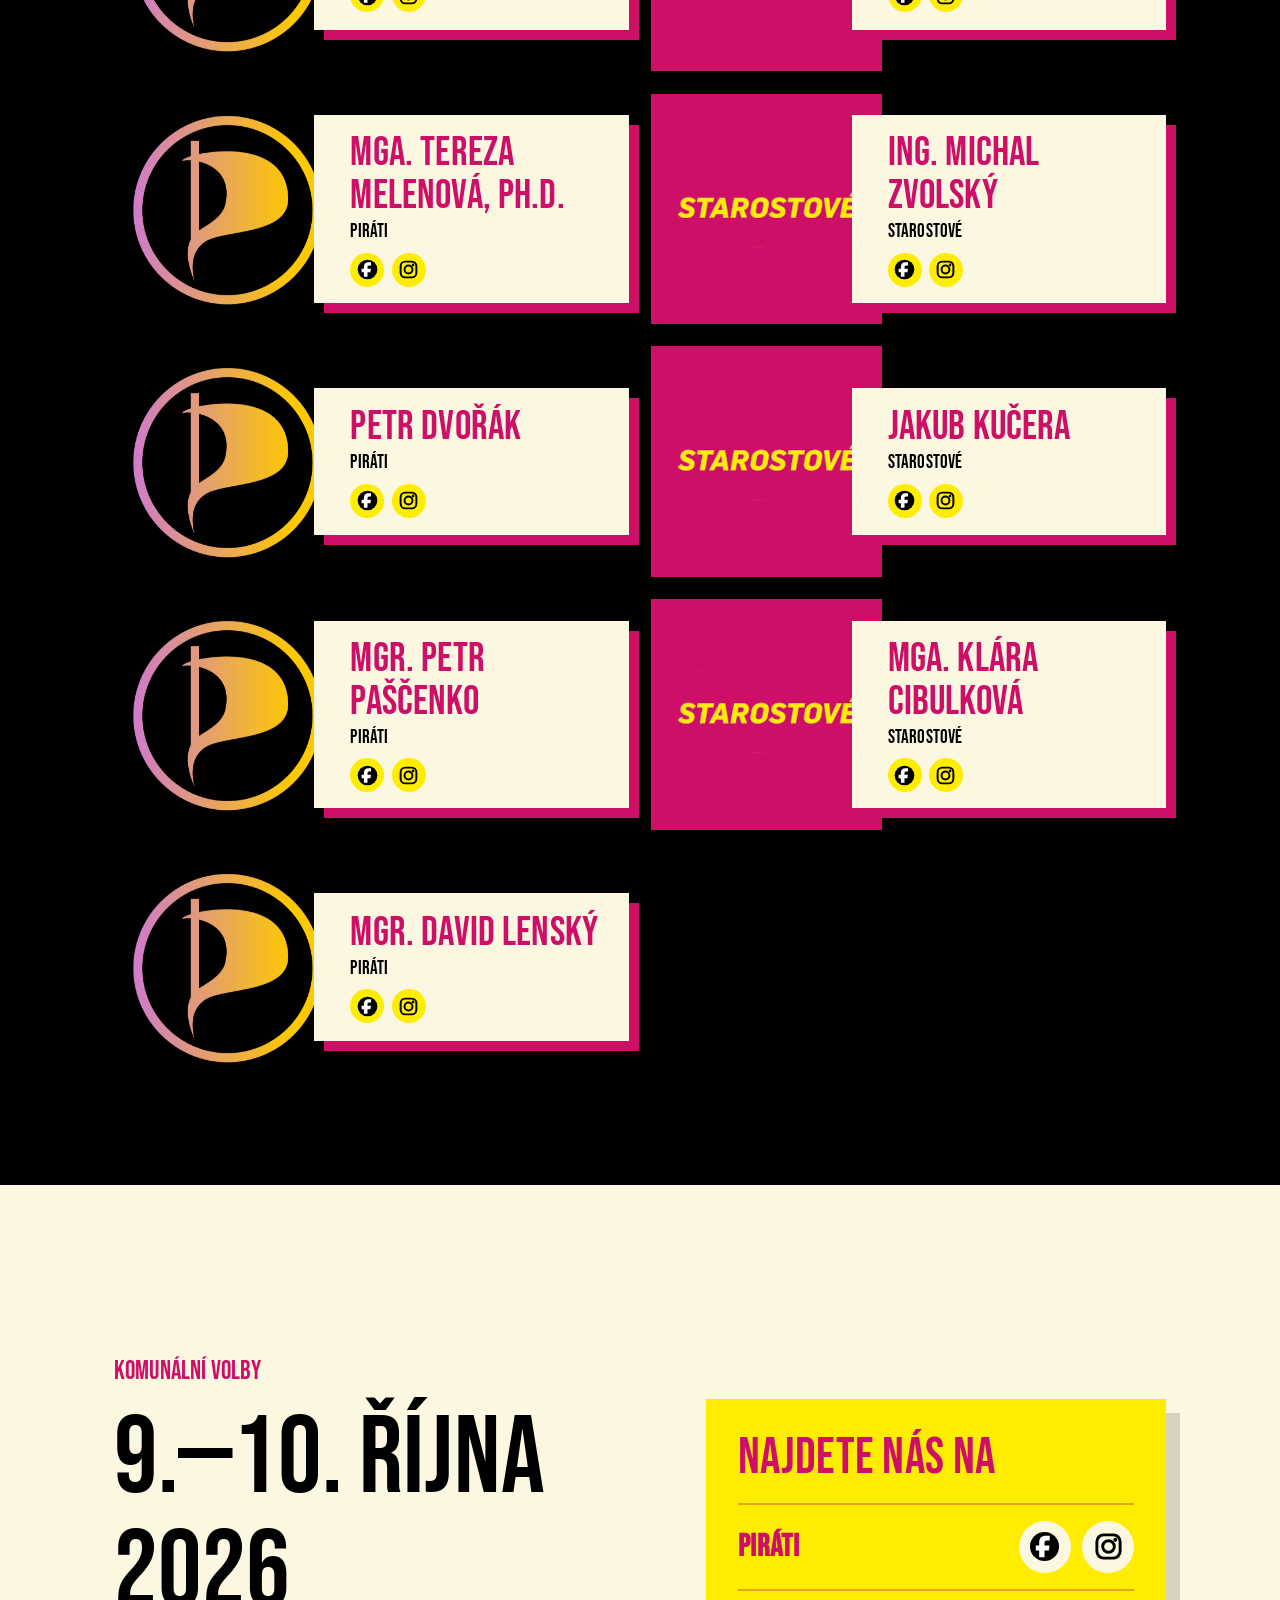
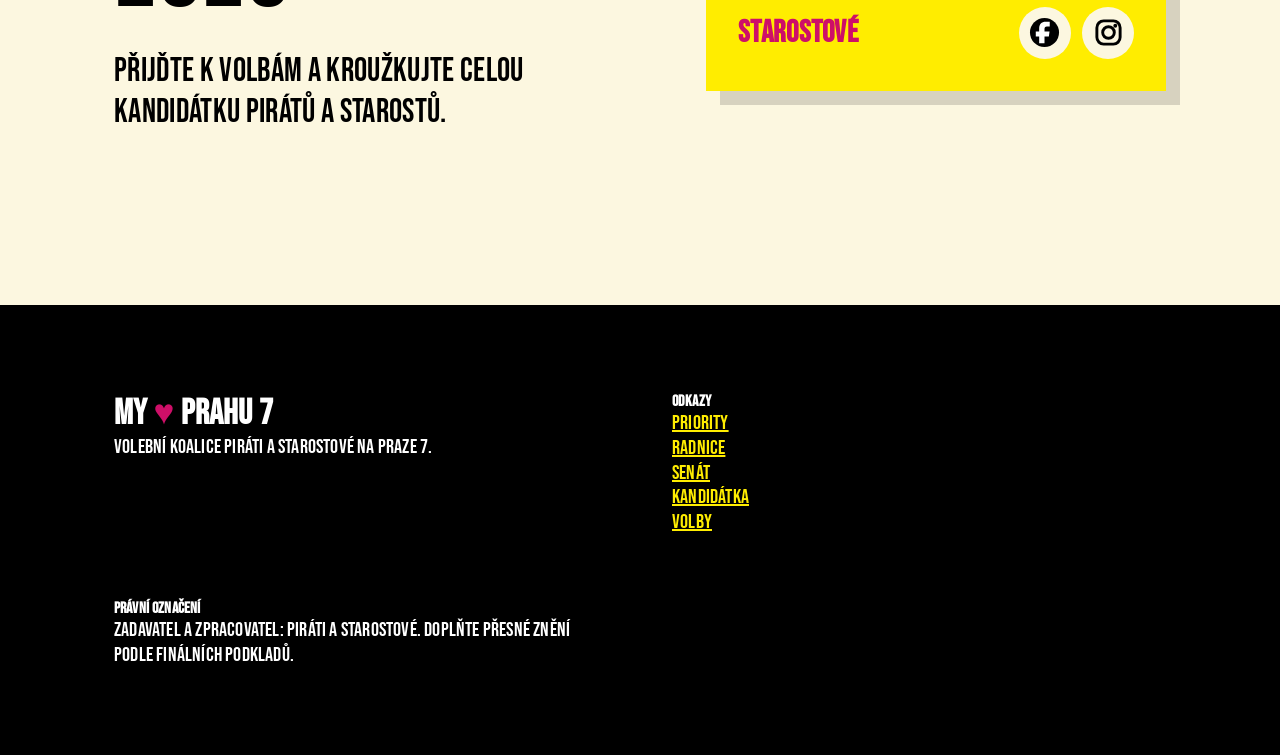
==== commit 48bbdff8: "Update index.html" ====
--- a/index.html
+++ b/index.html
@@ -132,7 +132,7 @@
             <div class="priority-number">07</div>
             <div class="priority-copy">
               <h3>Rozumné parkování a bezpečná doprava</h3>
-              <p>Budeme prosazovat bezbariérovou prostupnost města, včetně odstranění nebezpečných míst pro nevidomé a lidi s pohybovým omezením. Pomůžeme prosadit parkovací reformu včetně záchytných parkovišť mimo obytné zóny. Prověříme funkčnost cyklopruhů. Bezpečnost budeme řešit cílenými úpravami, ne plošným osazováním sloupků. V modrých zónách navrhneme přísnější pravidla včetně vyšších sazeb pro nadrozměrná vozidla.</p>
+              <p>Budeme prosazovat bezbariérovou prostupnost města, včetně odstranění míst nebezpečných pro nevidomé a lidi s pohybovým omezením. Pomůžeme prosadit parkovací reformu včetně záchytných parkovišť mimo obytné zóny. Prověříme funkčnost cyklopruhů. Bezpečnost budeme řešit cílenými úpravami, ne plošným osazováním sloupků.</p>
             </div>
           </article>
         </div>
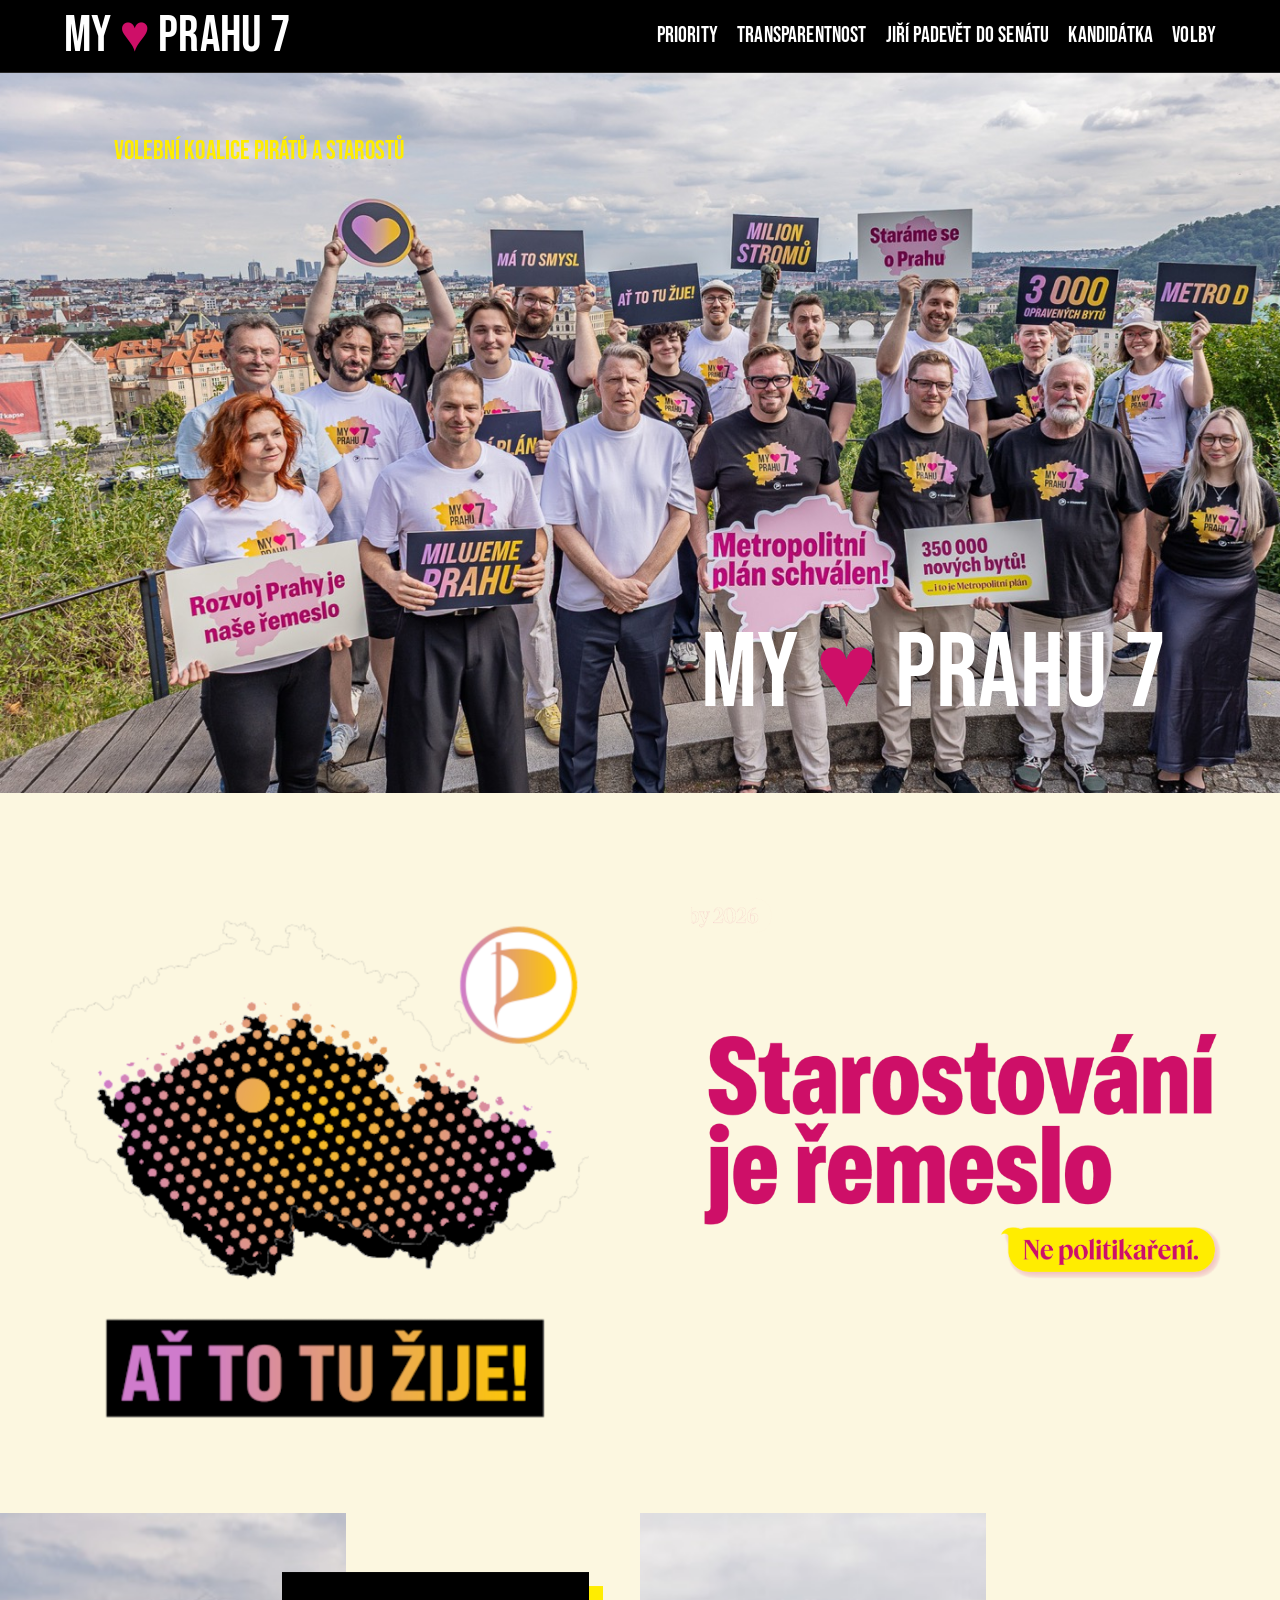
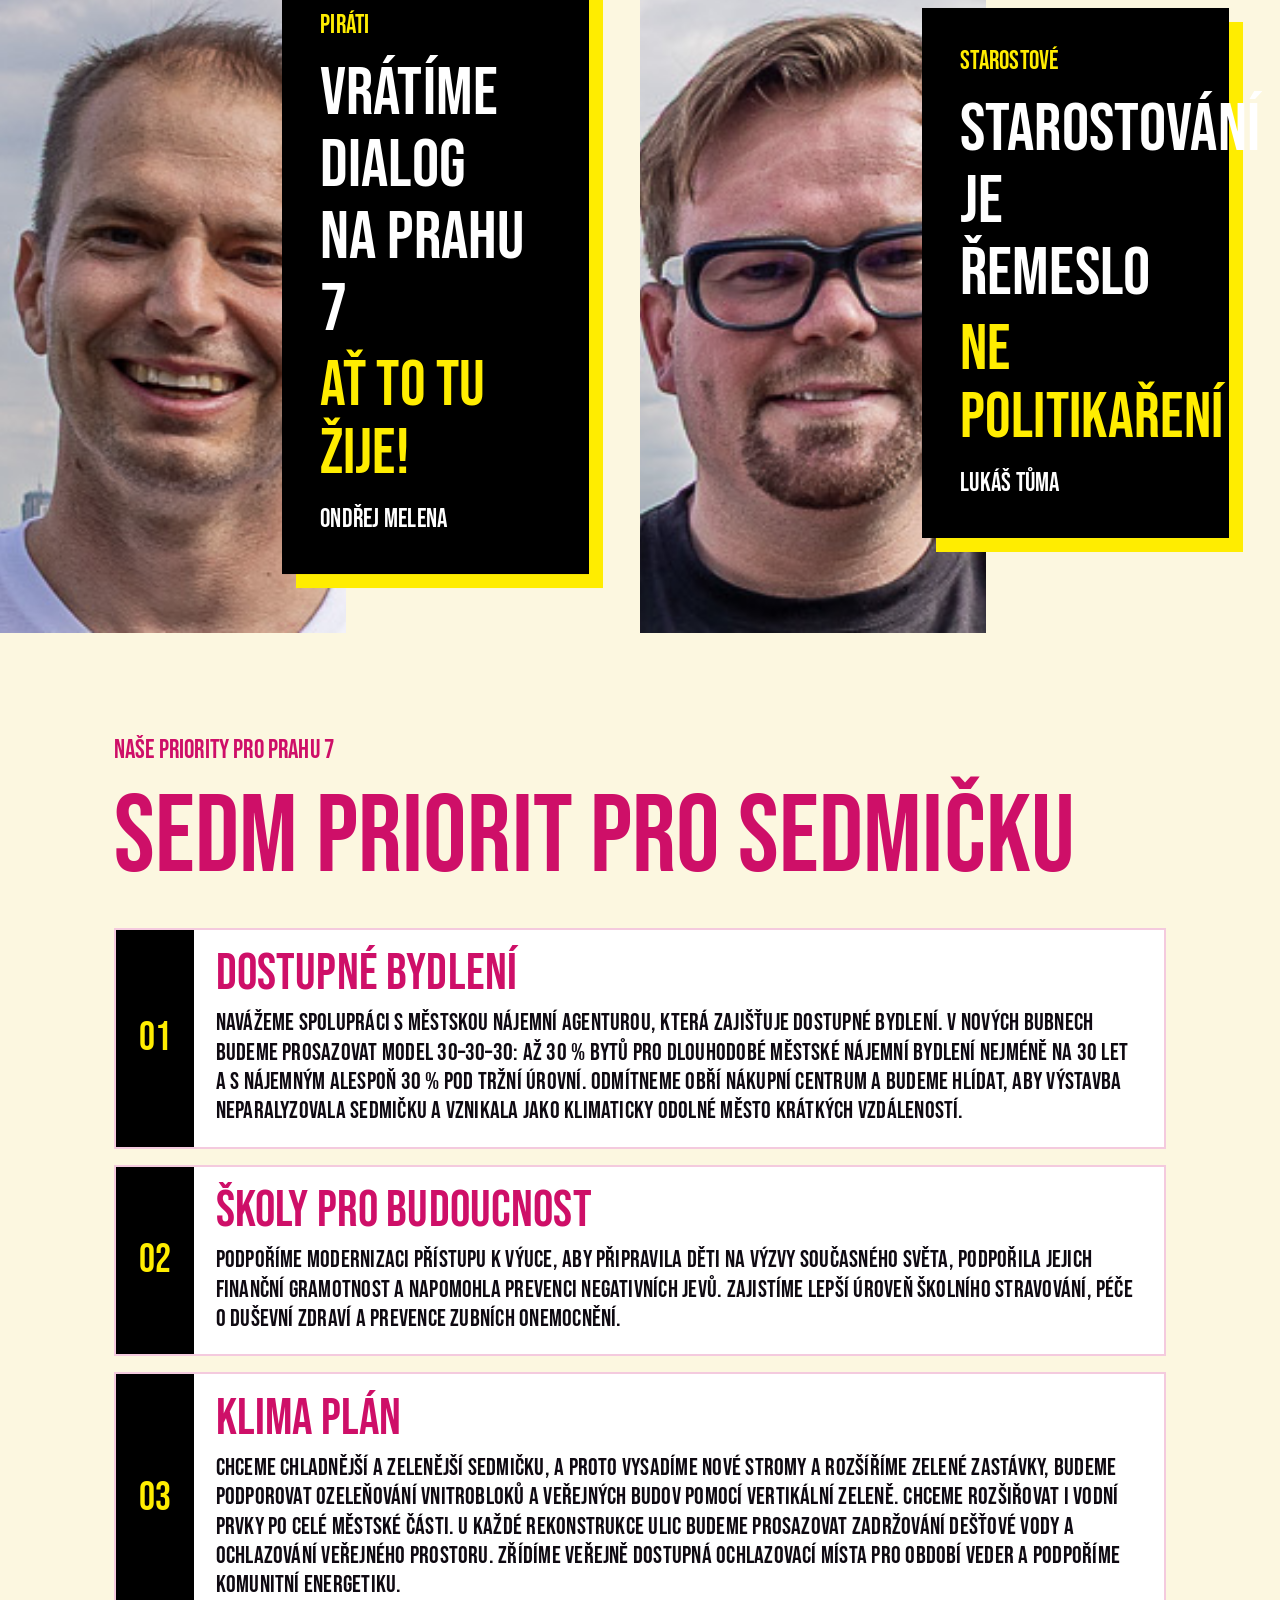
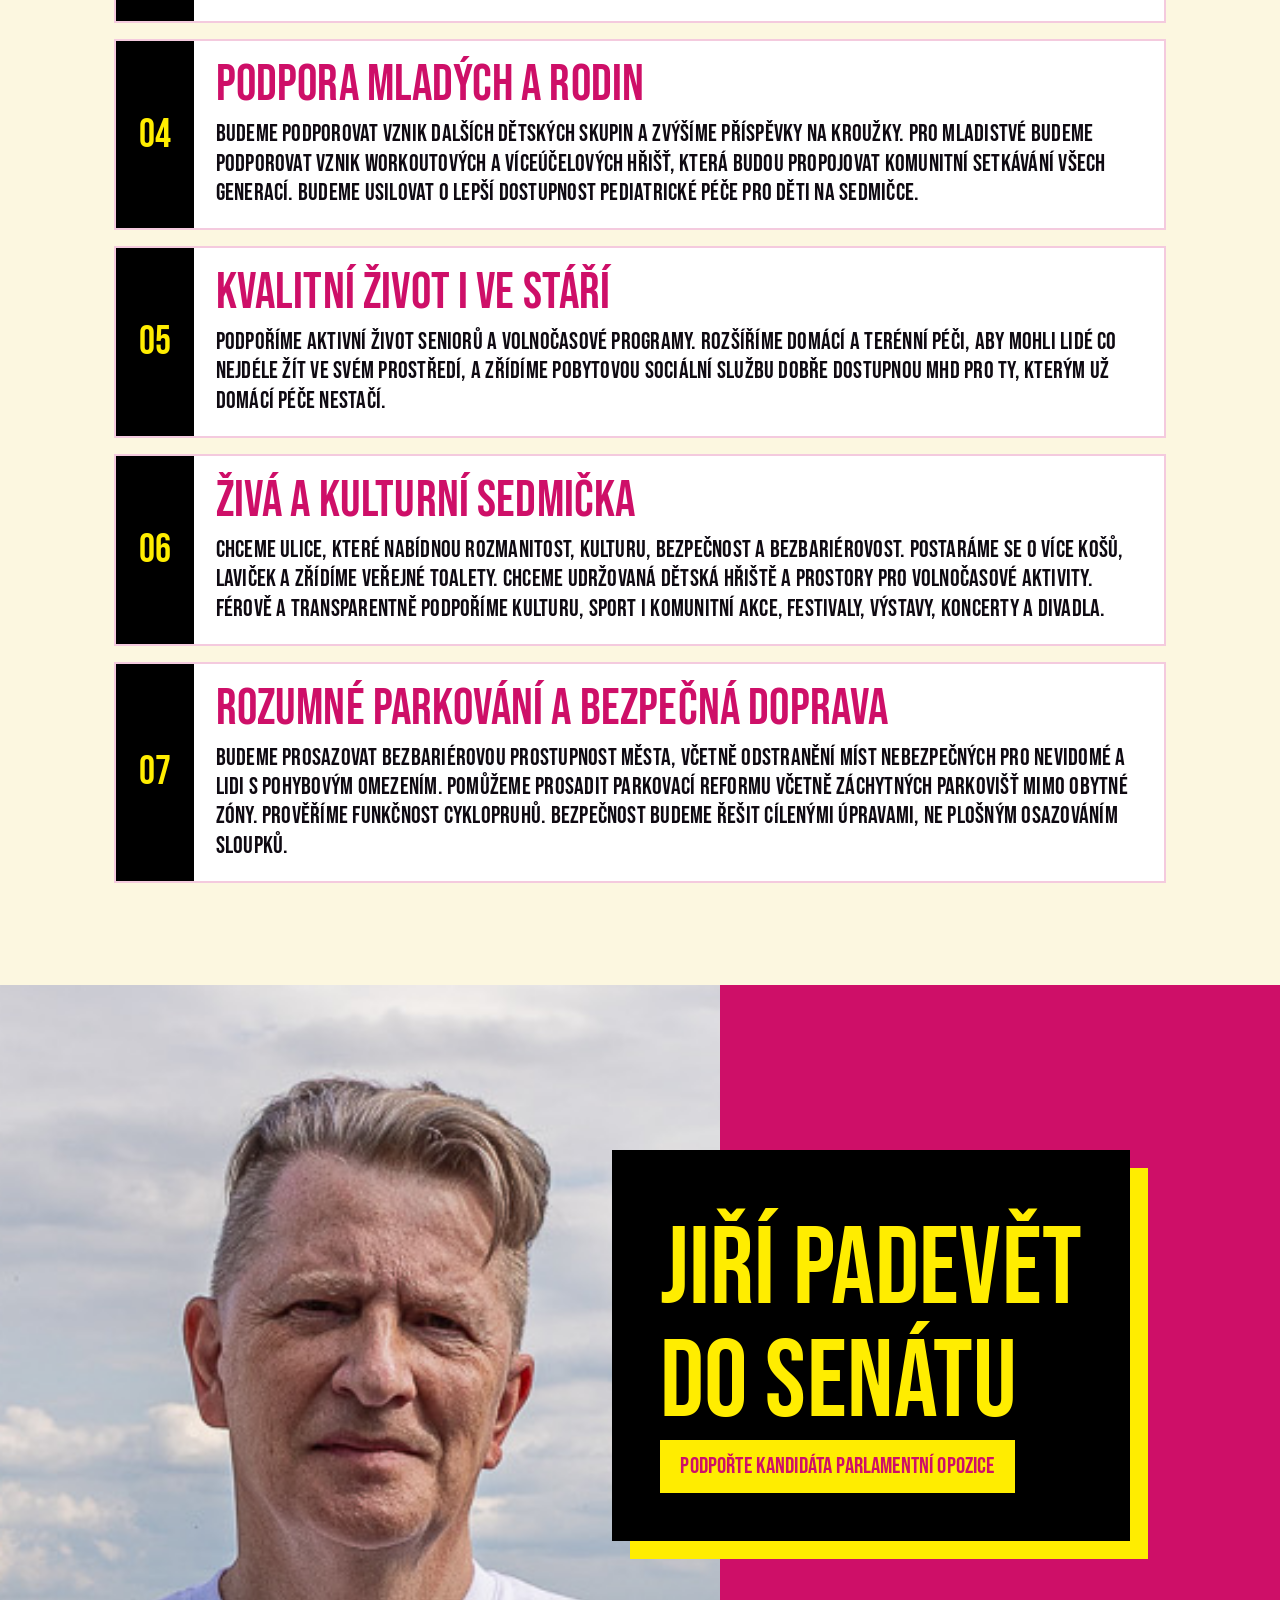
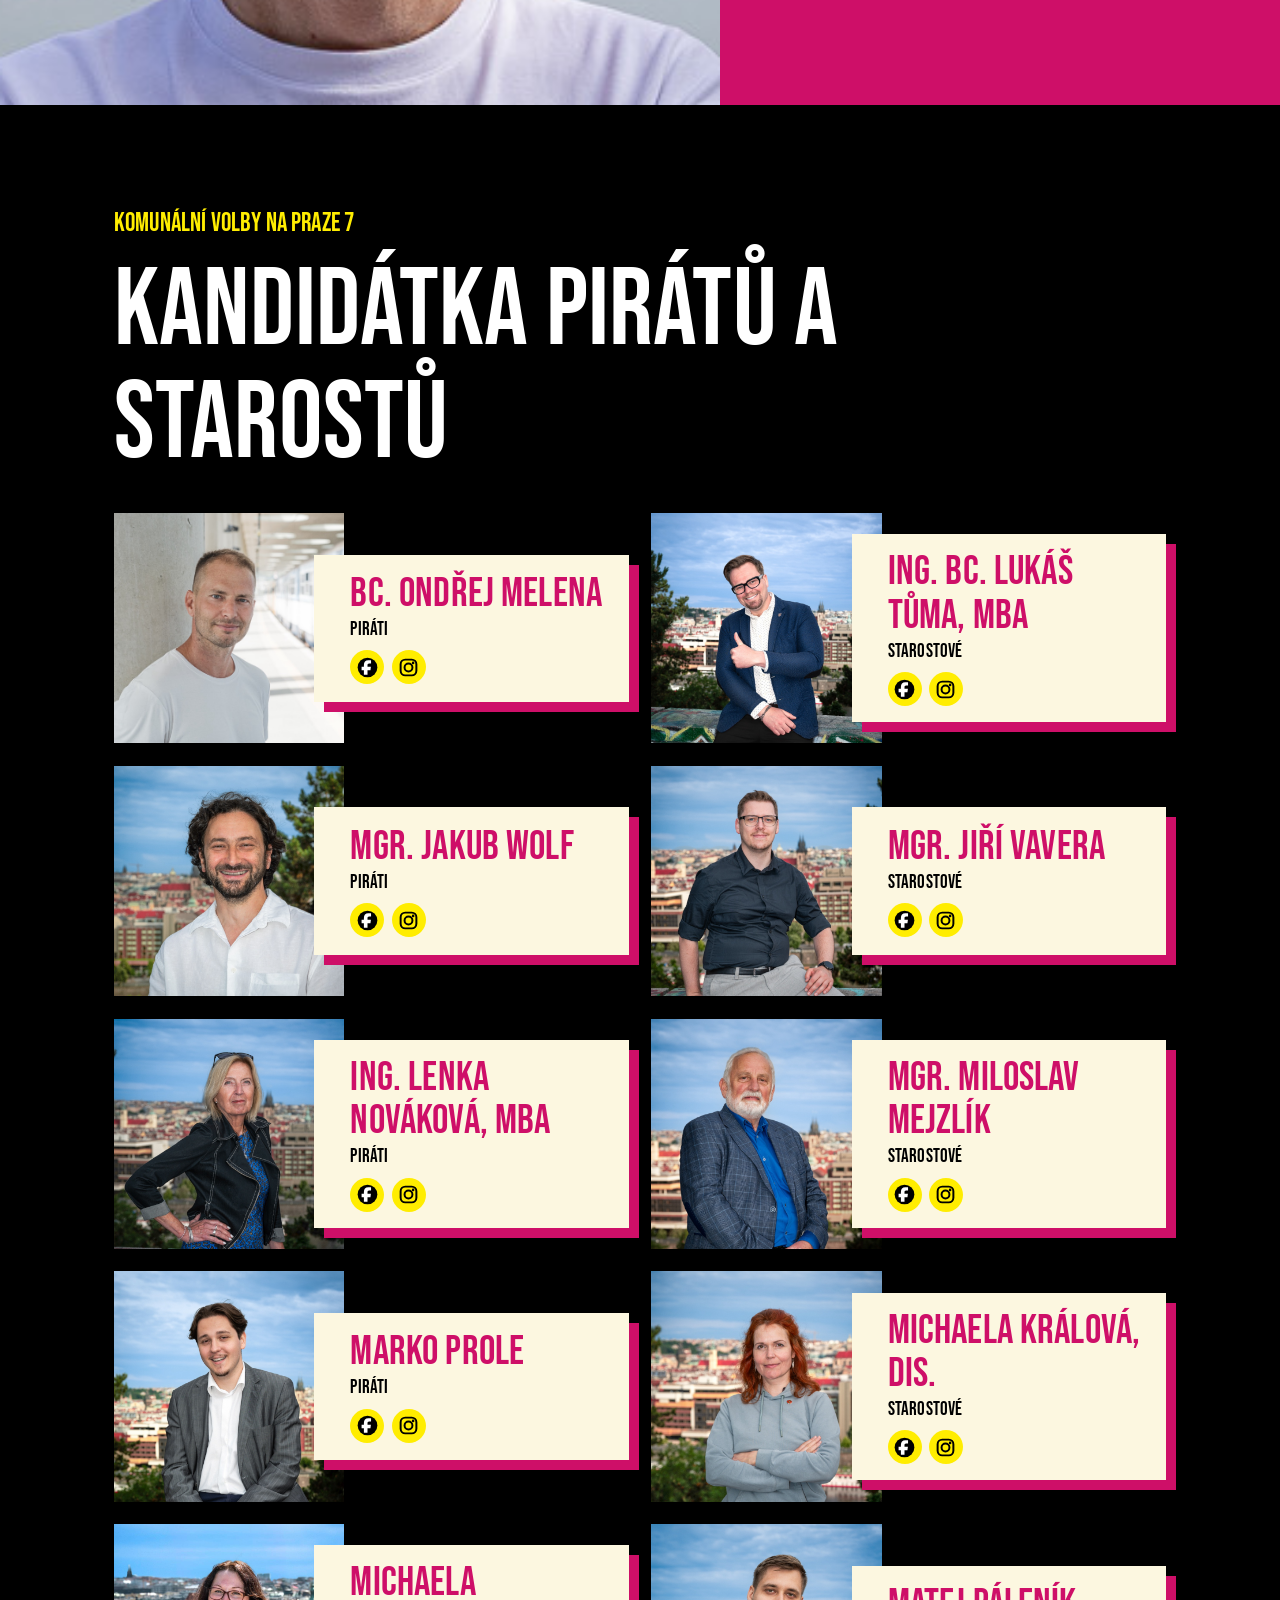
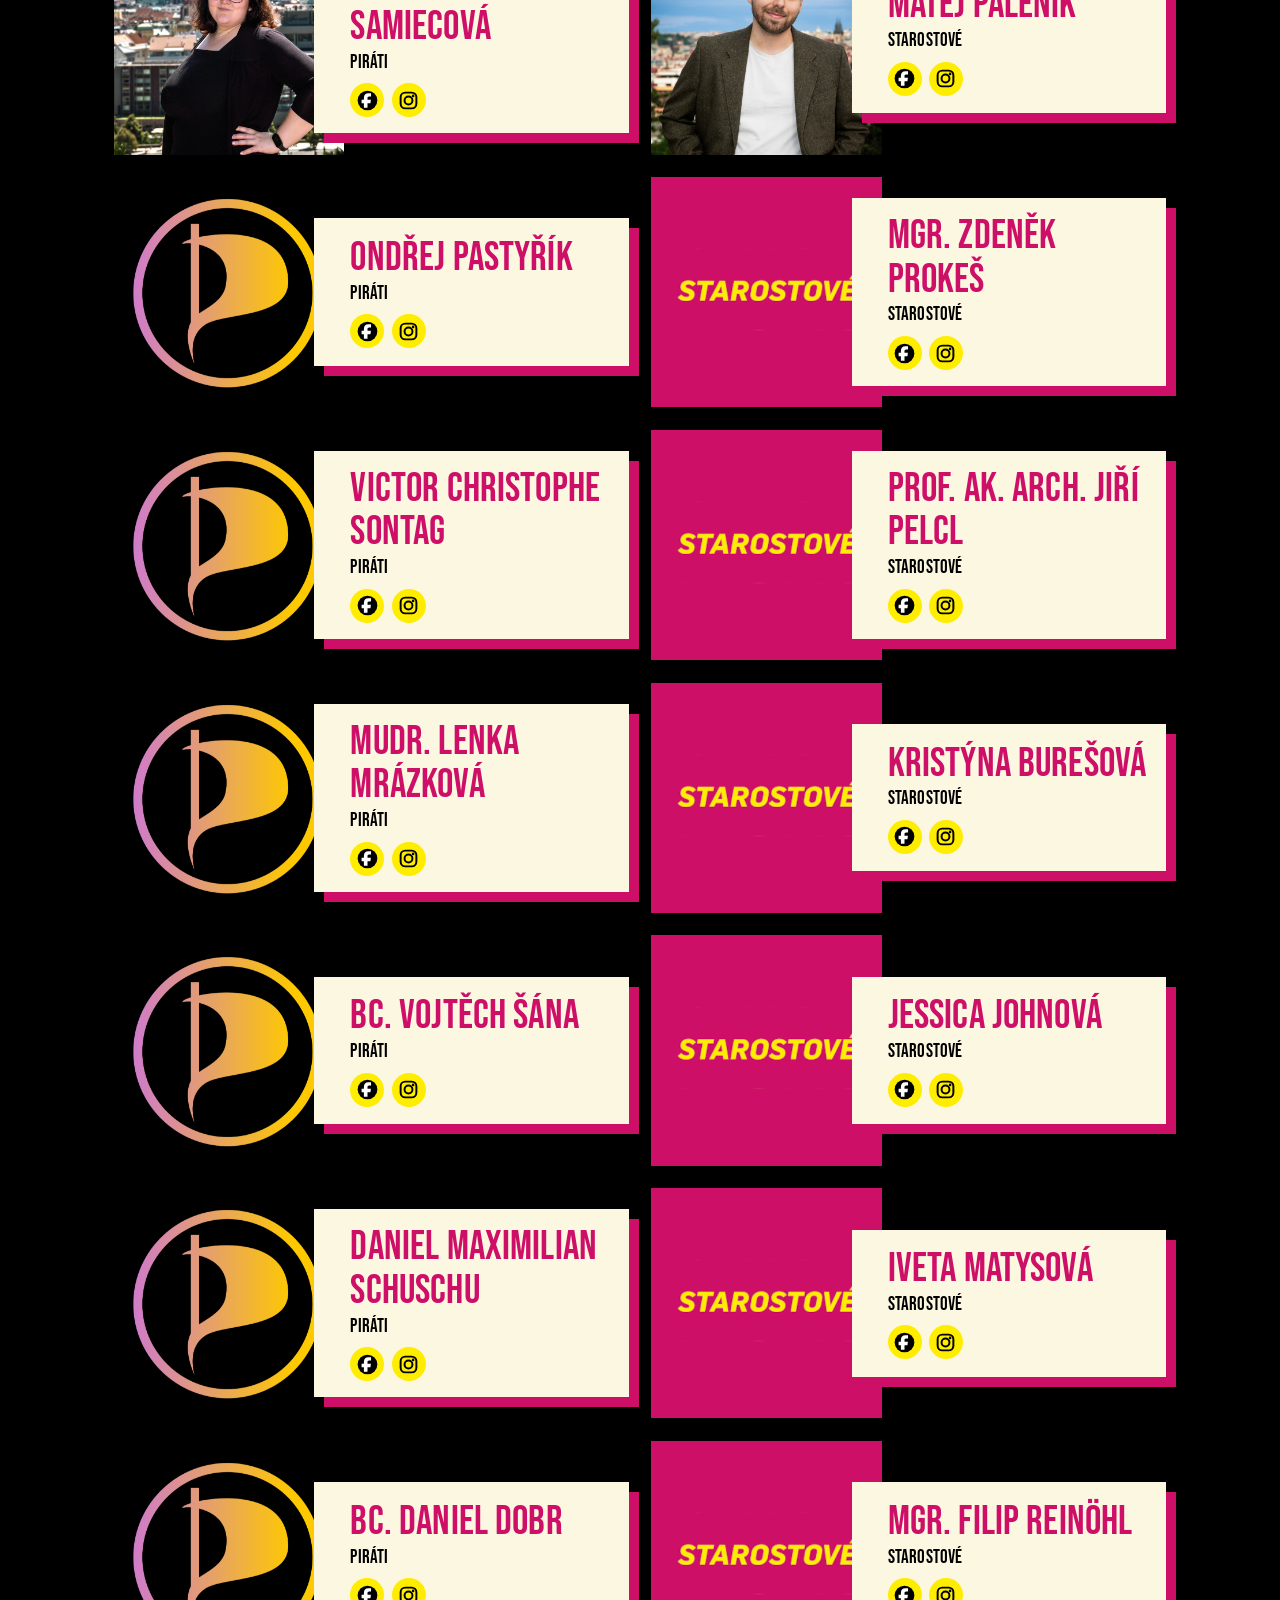
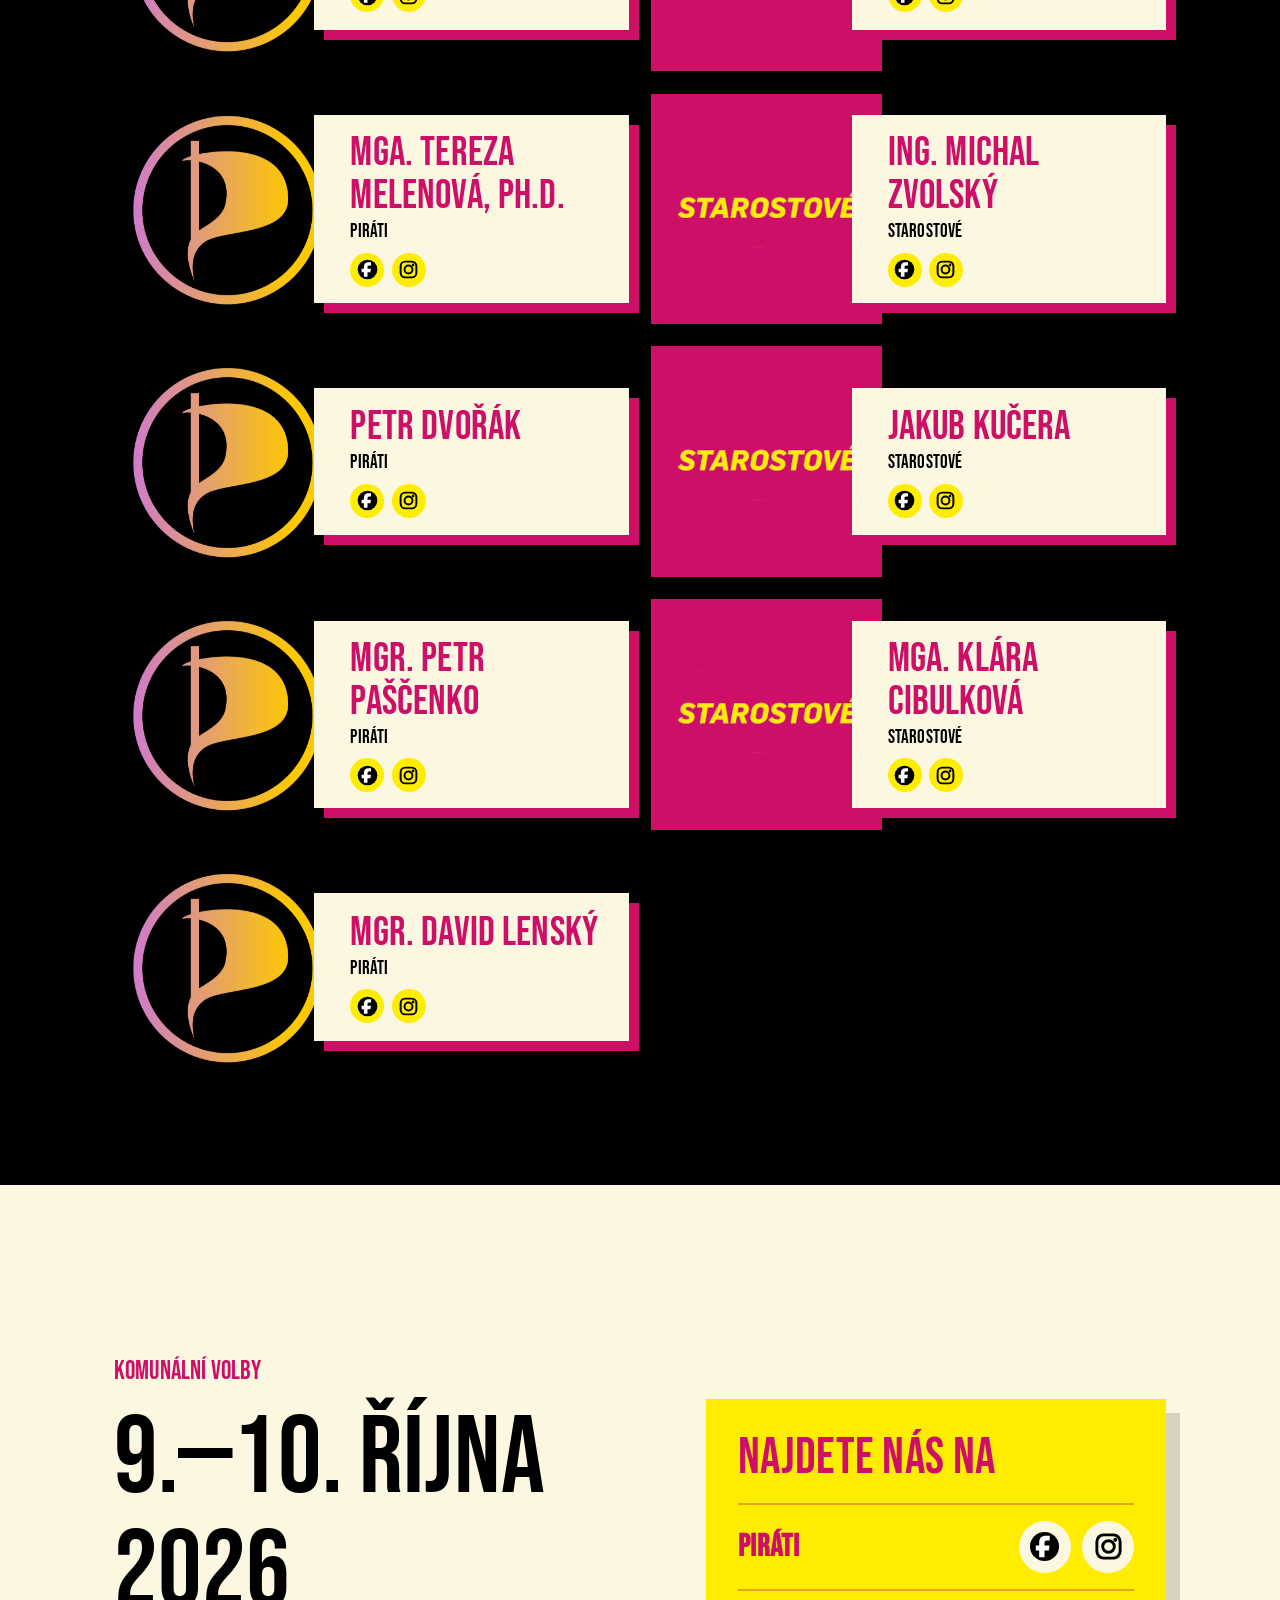
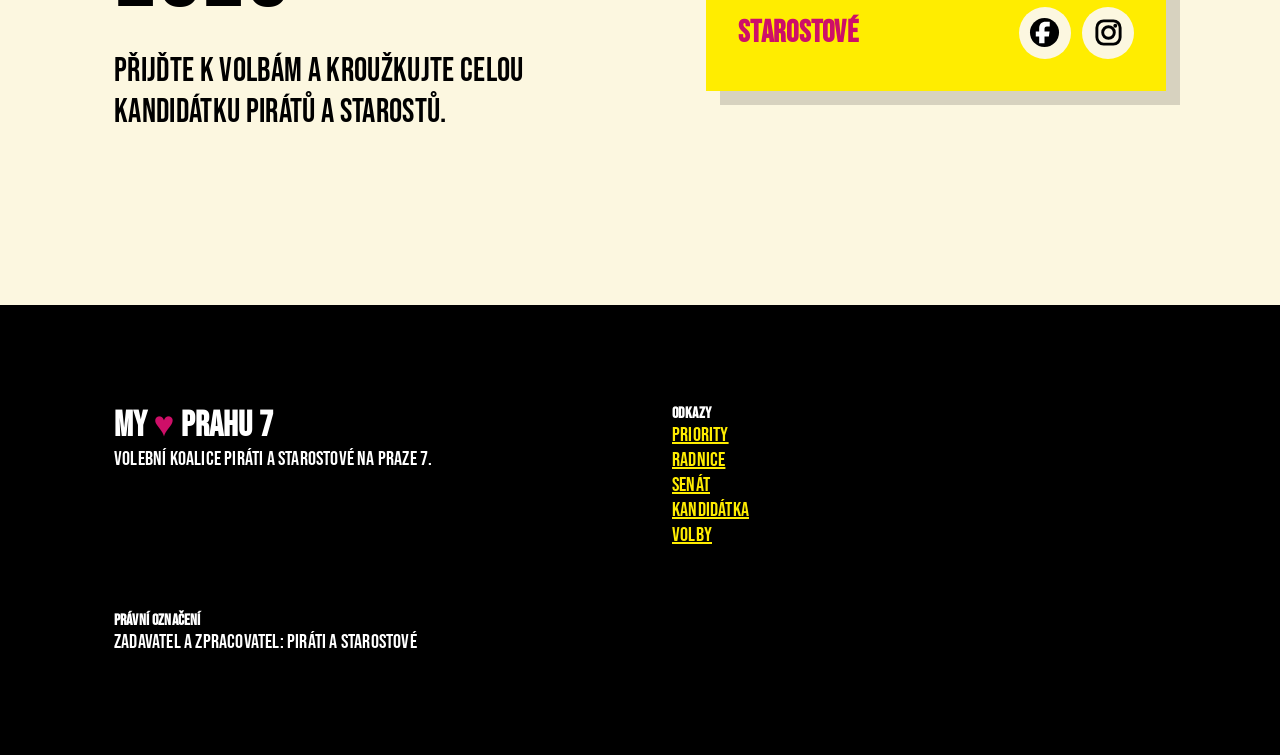
==== commit e5d526df: "Update index.html" ====
--- a/index.html
+++ b/index.html
@@ -520,7 +520,7 @@
       </div>
       <div>
         <b>Právní označení</b>
-        <p>Zadavatel a zpracovatel: Piráti a Starostové. Doplňte přesné znění podle finálních podkladů.</p>
+        <p>Zadavatel a zpracovatel: Piráti a Starostové</p>
       </div>
     </div>
   </footer>
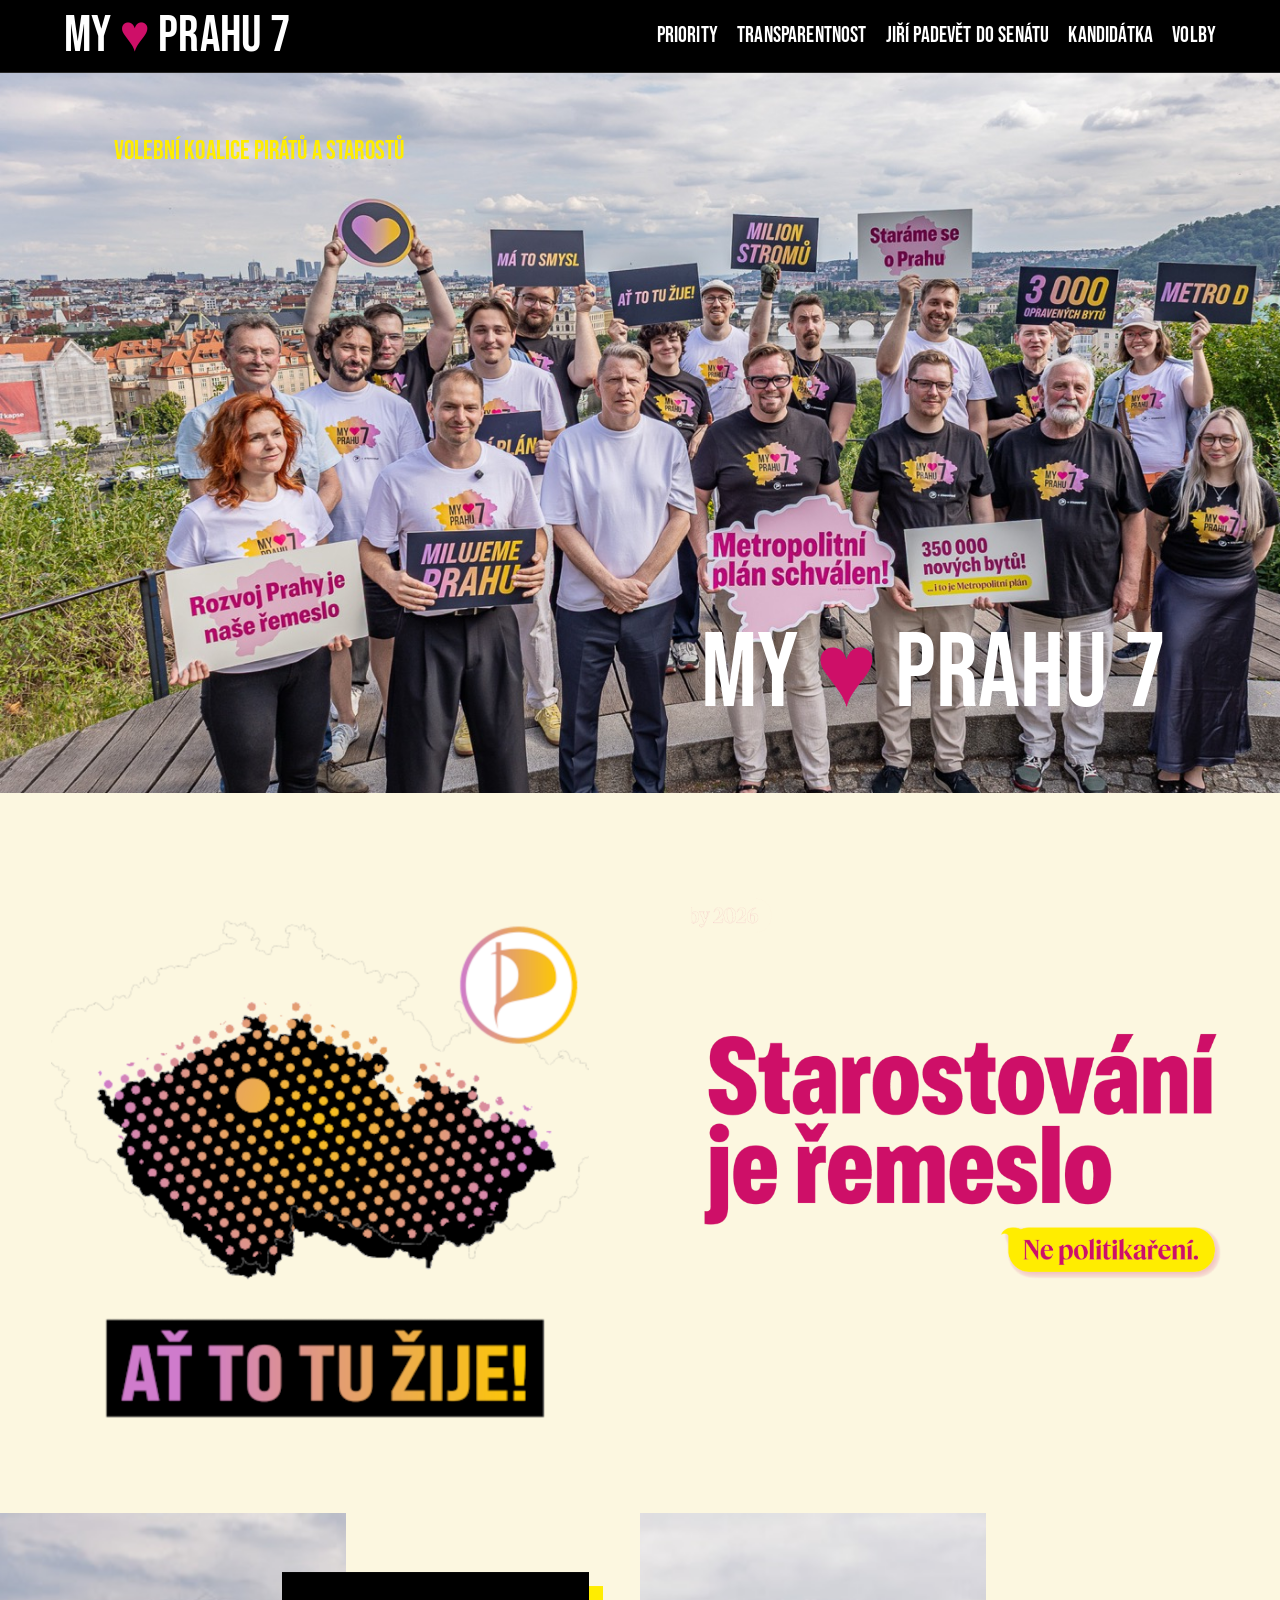
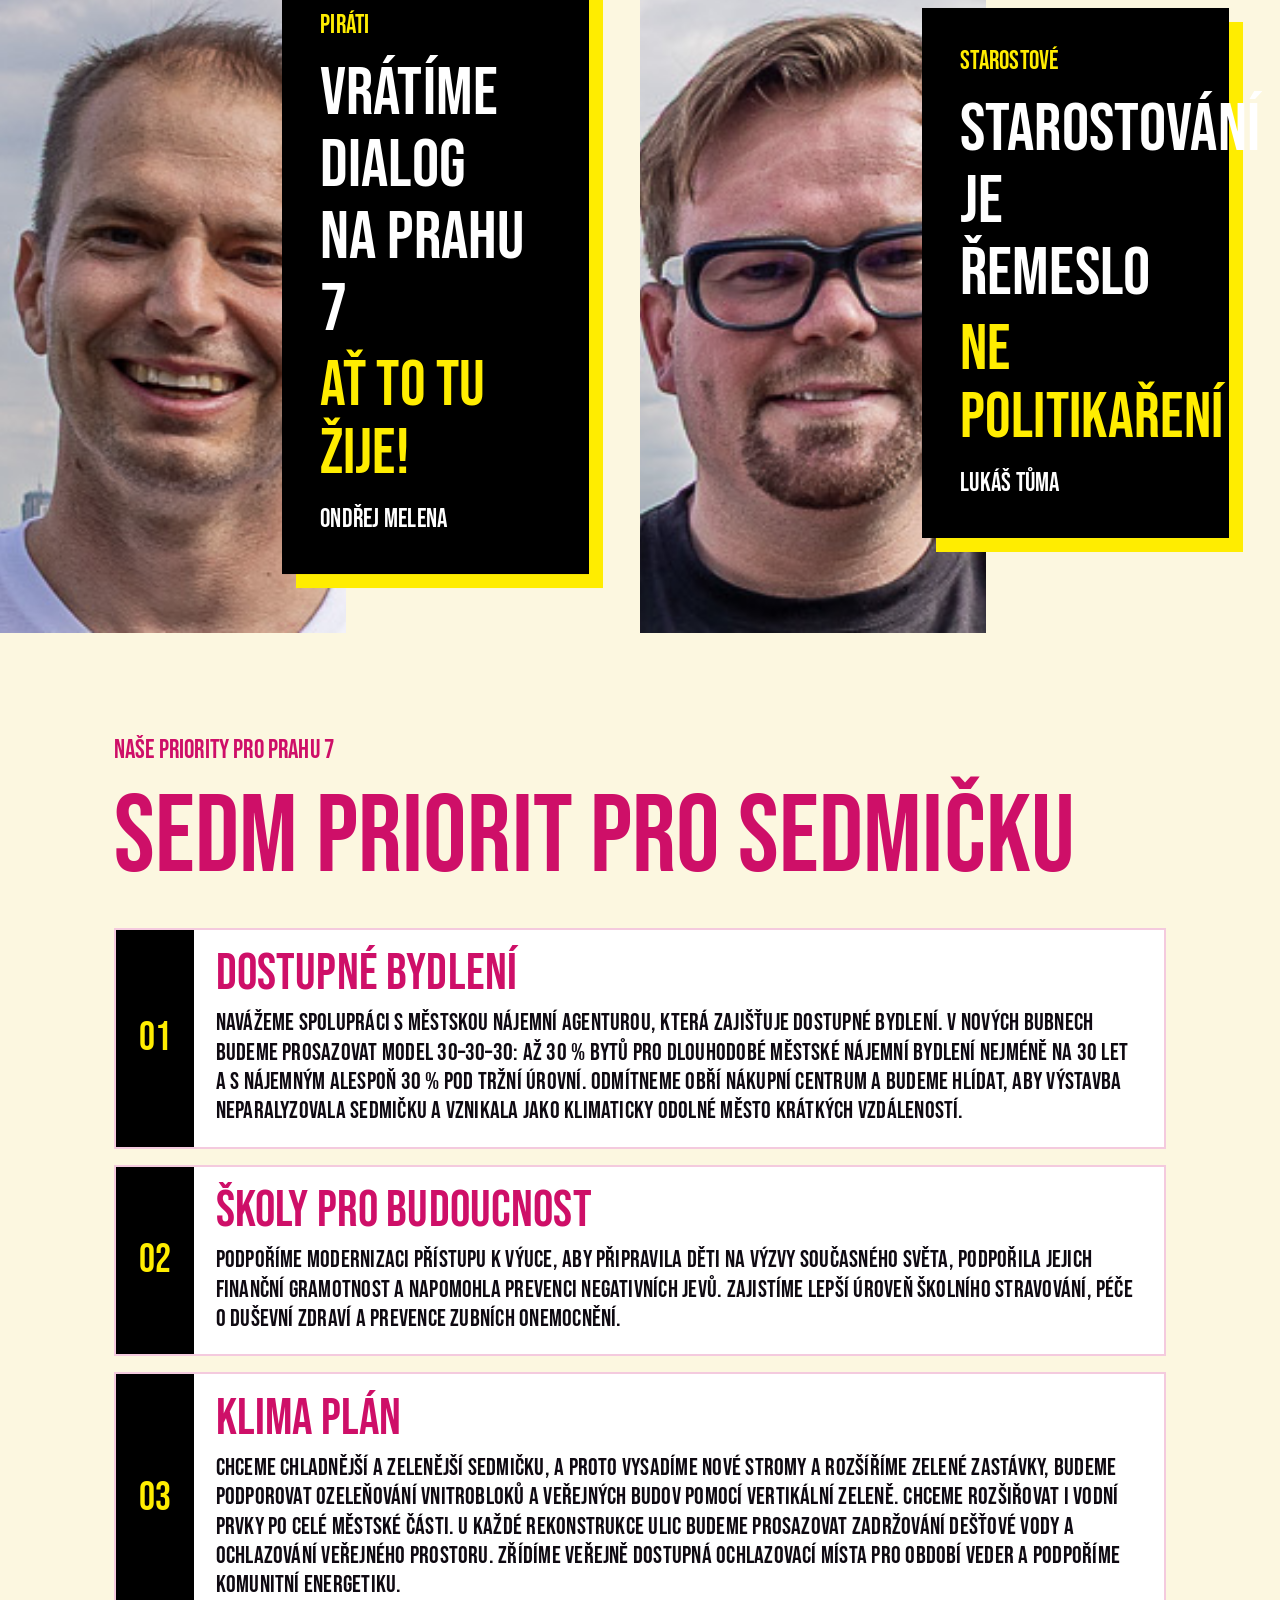
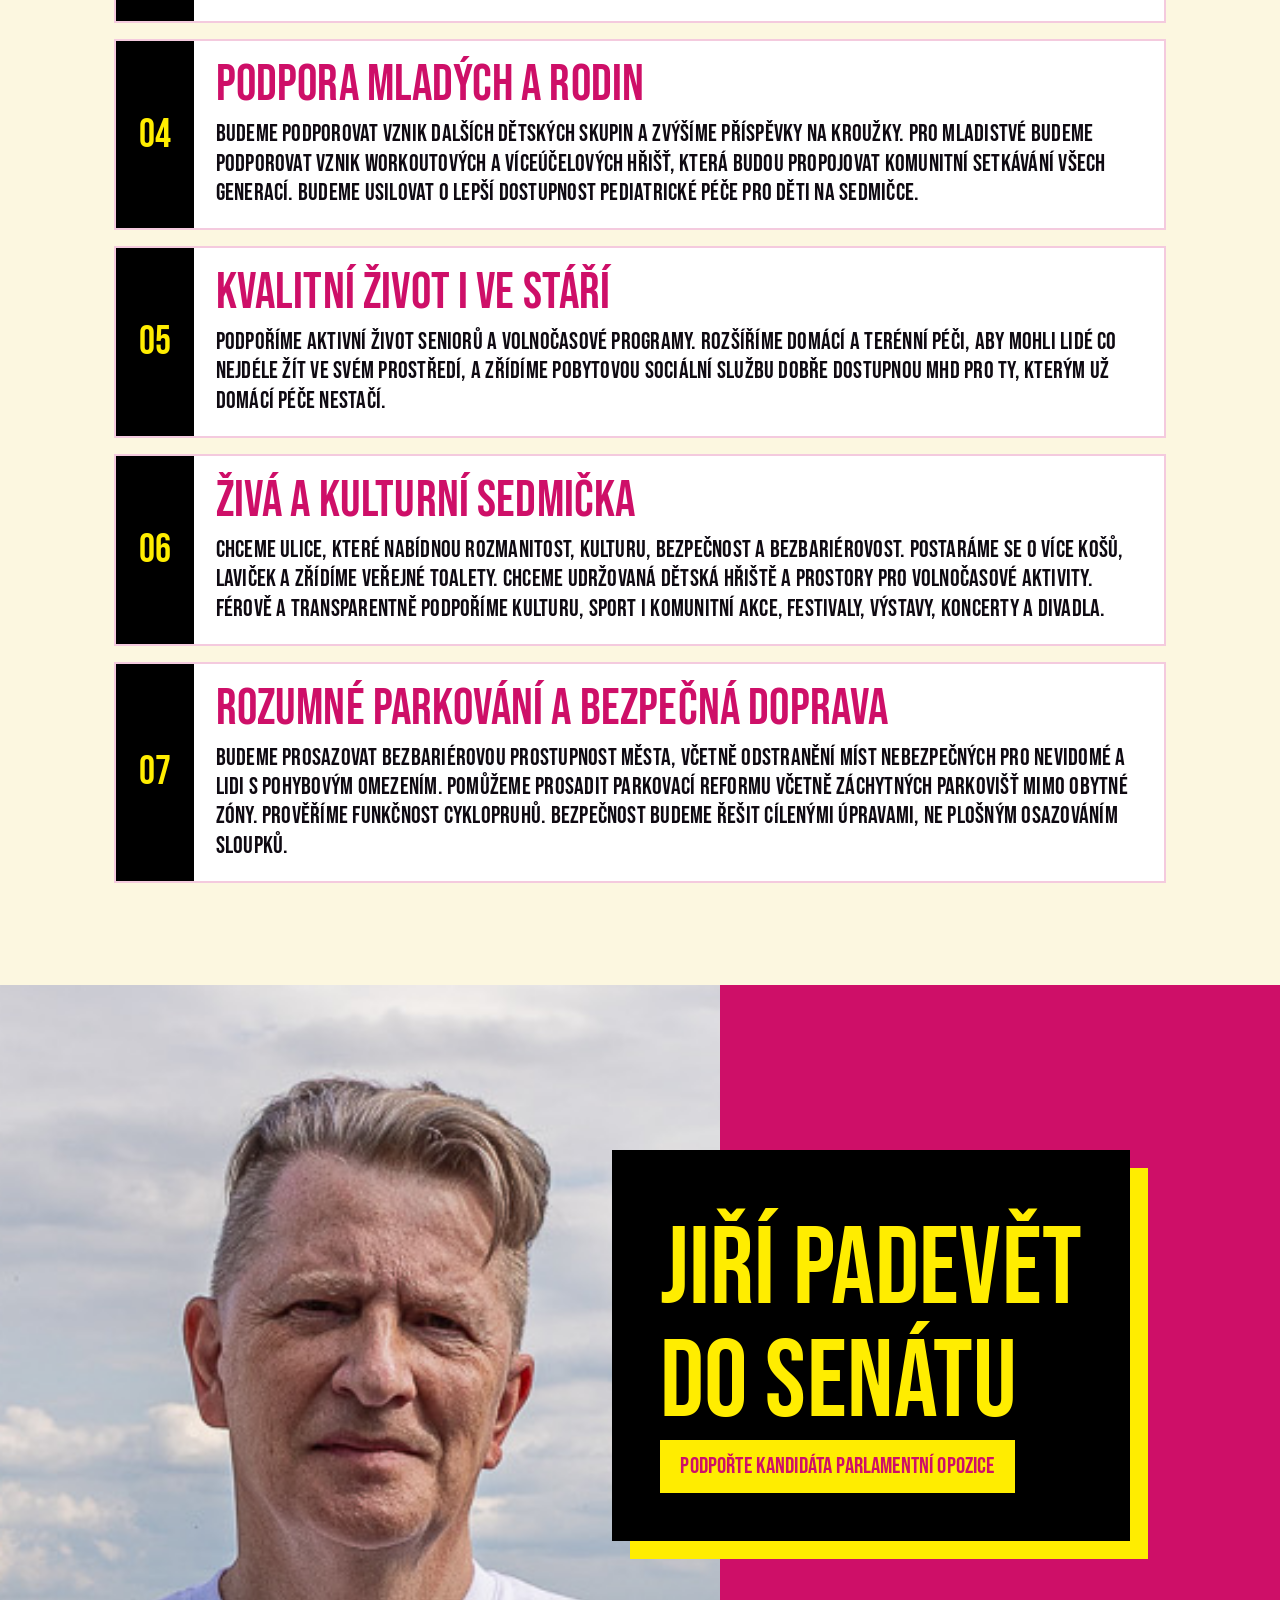
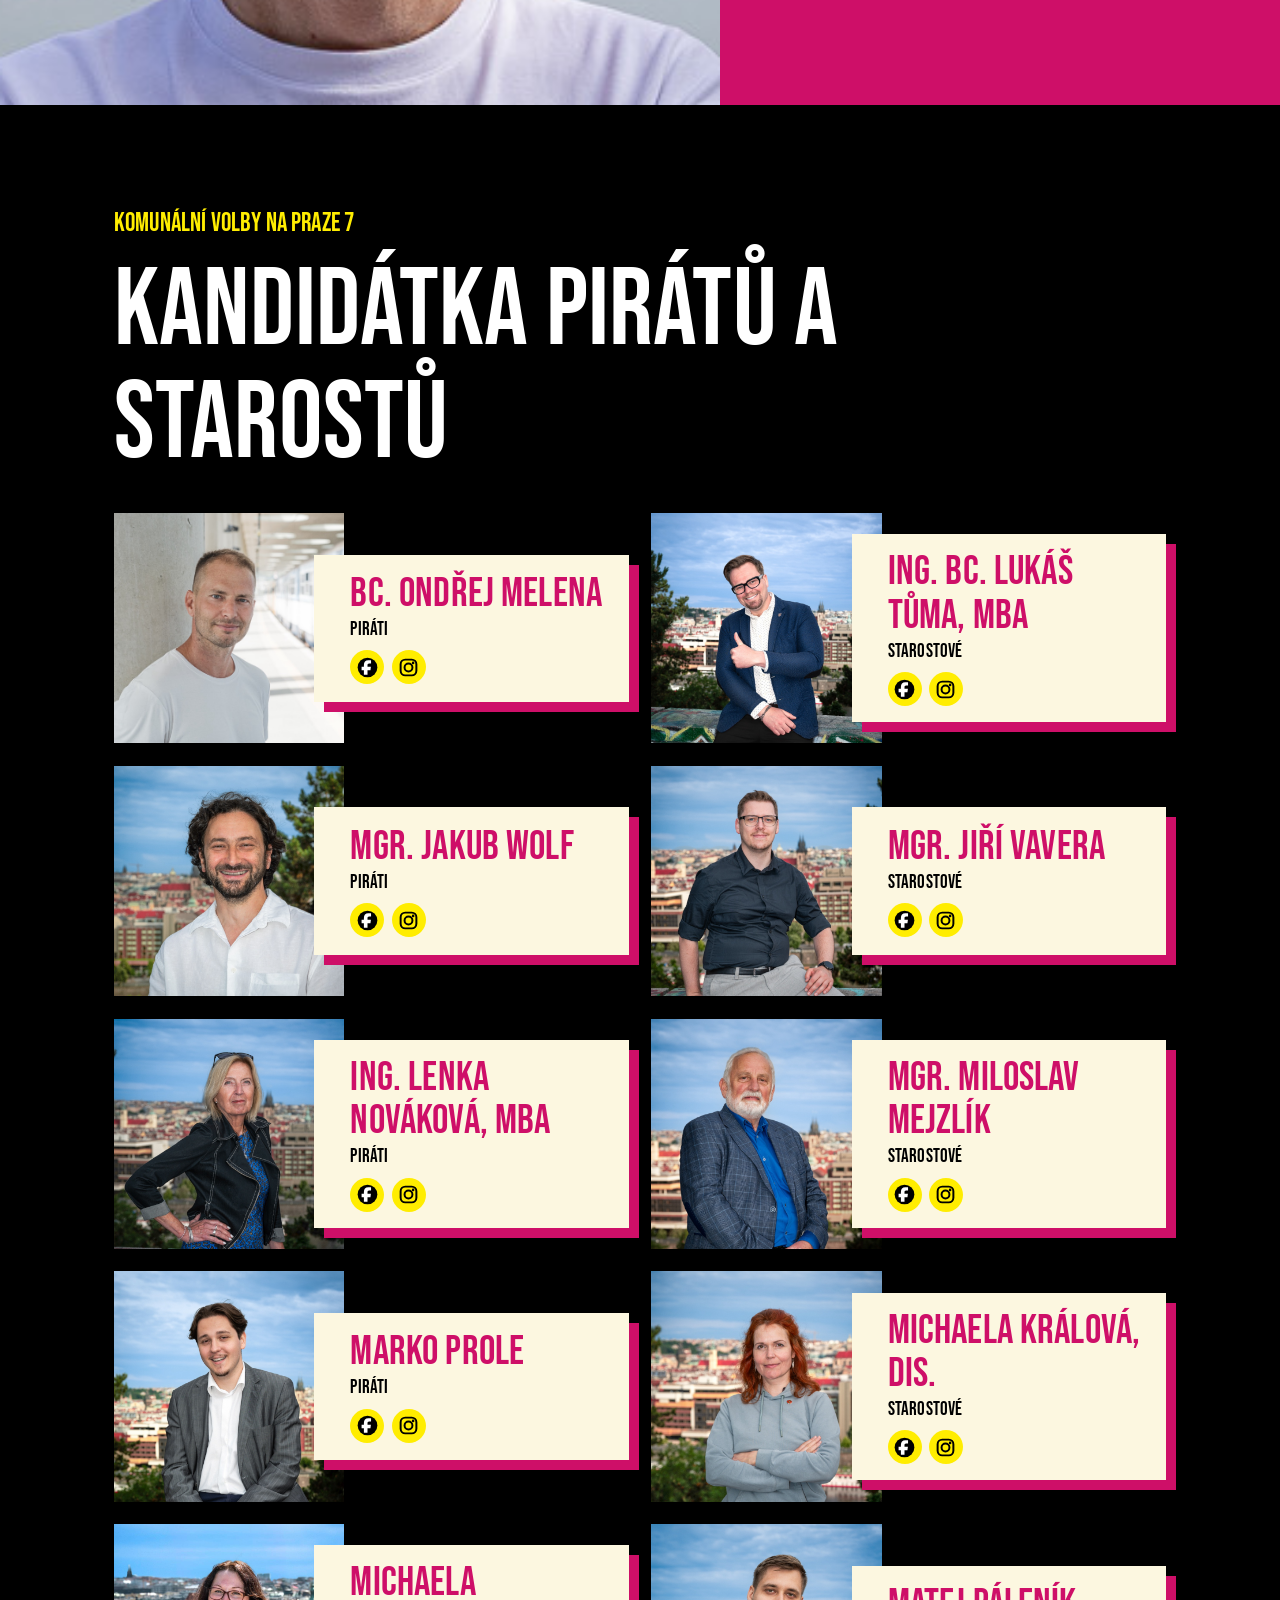
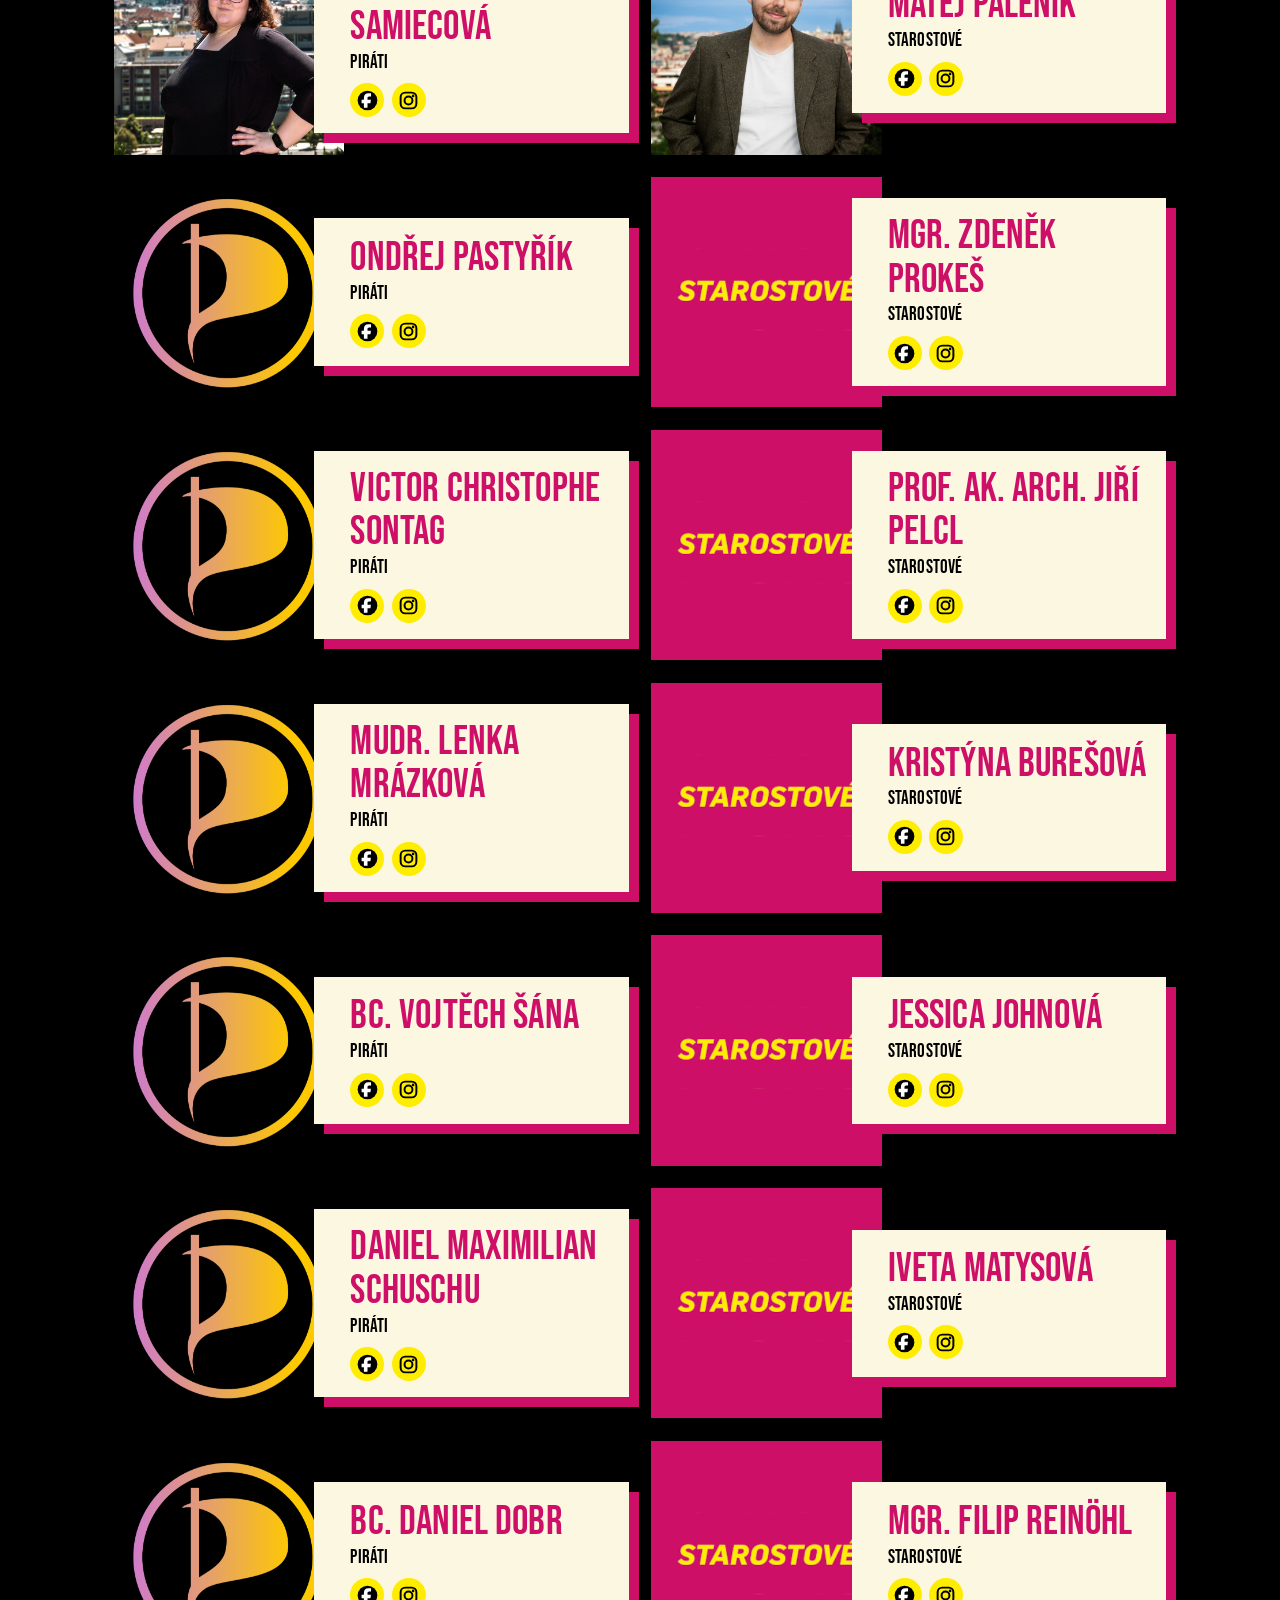
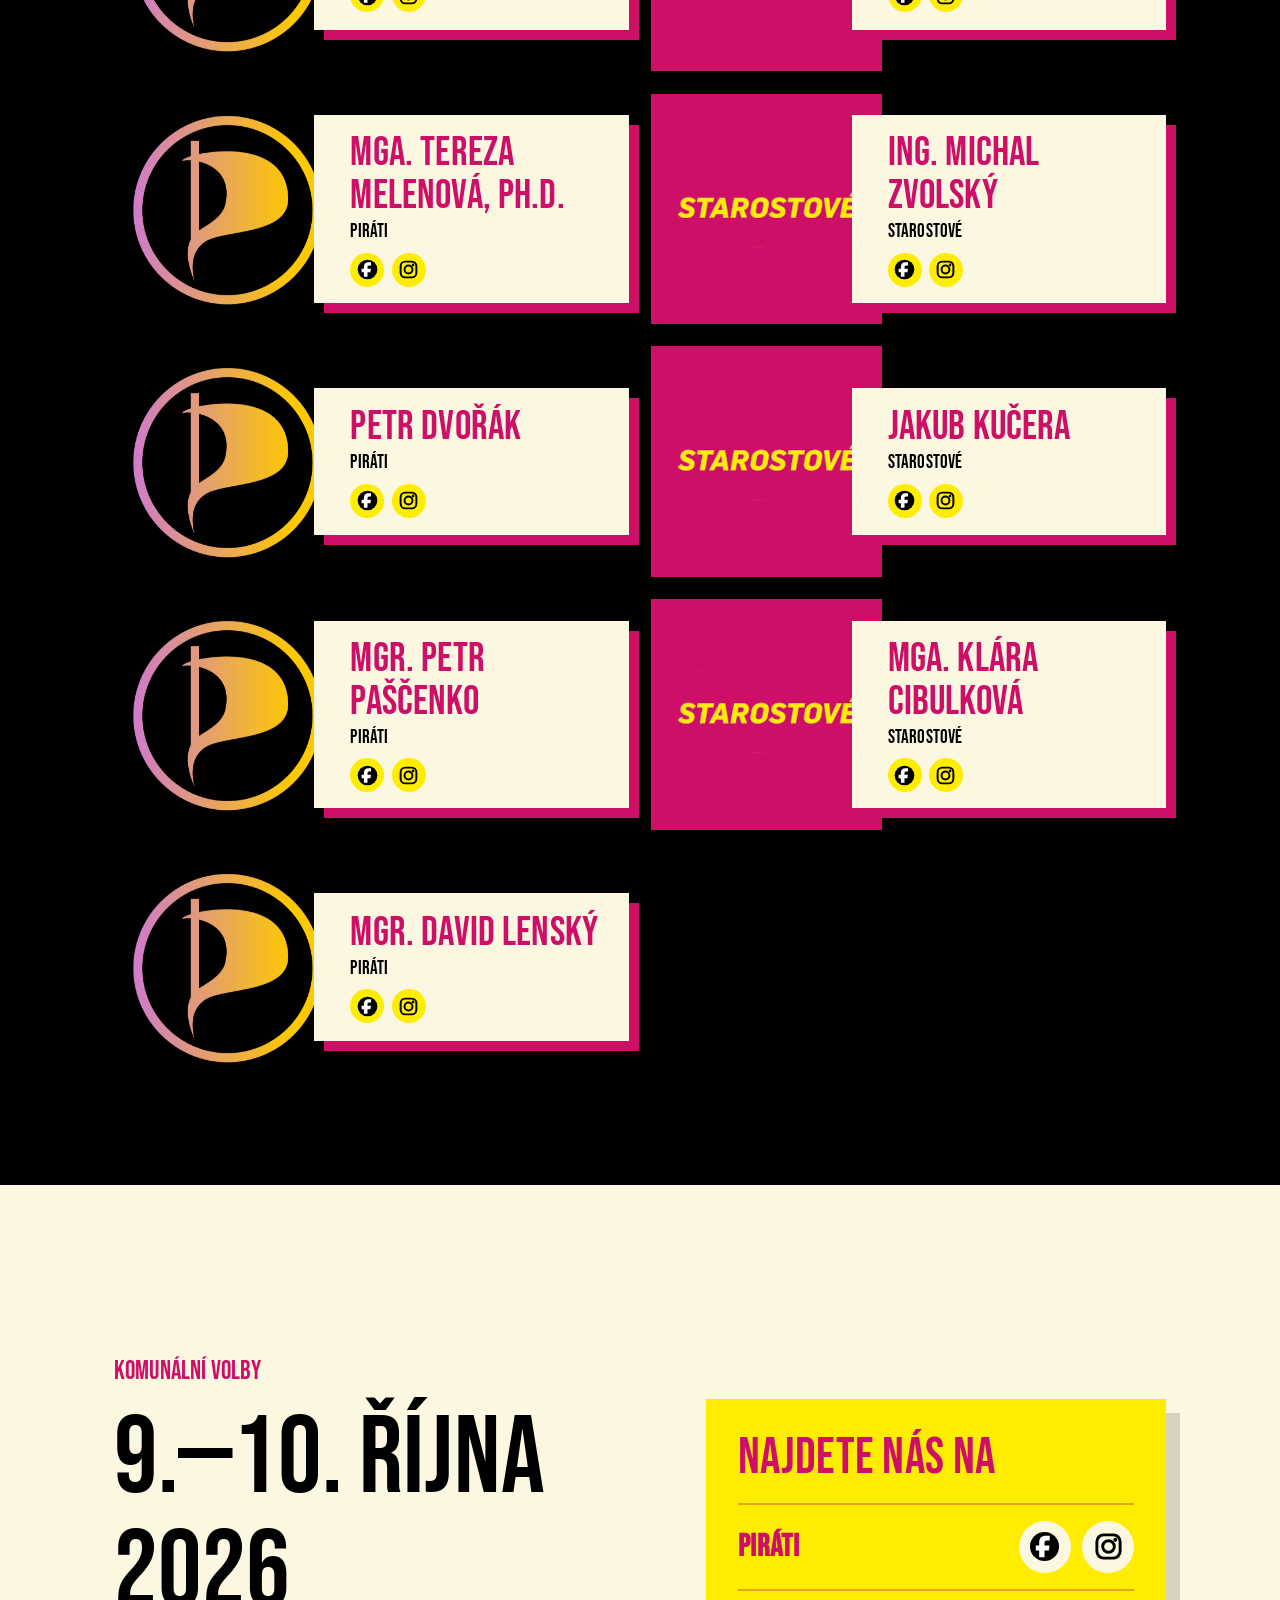
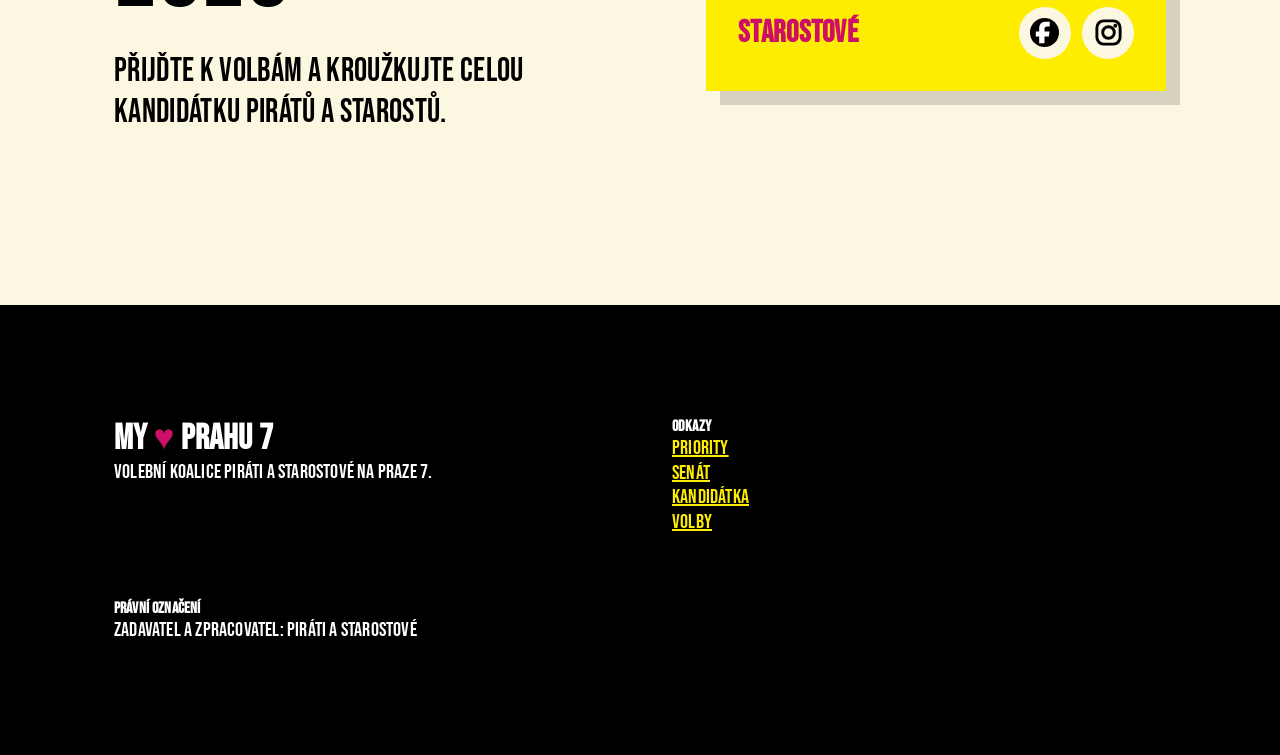
==== commit 857e7901: "Update index.html" ====
--- a/index.html
+++ b/index.html
@@ -516,7 +516,7 @@
       </div>
       <div>
         <b>Odkazy</b>
-        <p><a href="#priority">Priority</a><br><a href="#radnice">Radnice</a><br><a href="#senat">Senát</a><br><a href="#kandidatka">Kandidátka</a><br><a href="#volby">Volby</a></p>
+        <p><a href="#priority">Priority</a><br><a href="#senat">Senát</a><br><a href="#kandidatka">Kandidátka</a><br><a href="#volby">Volby</a></p>
       </div>
       <div>
         <b>Právní označení</b>
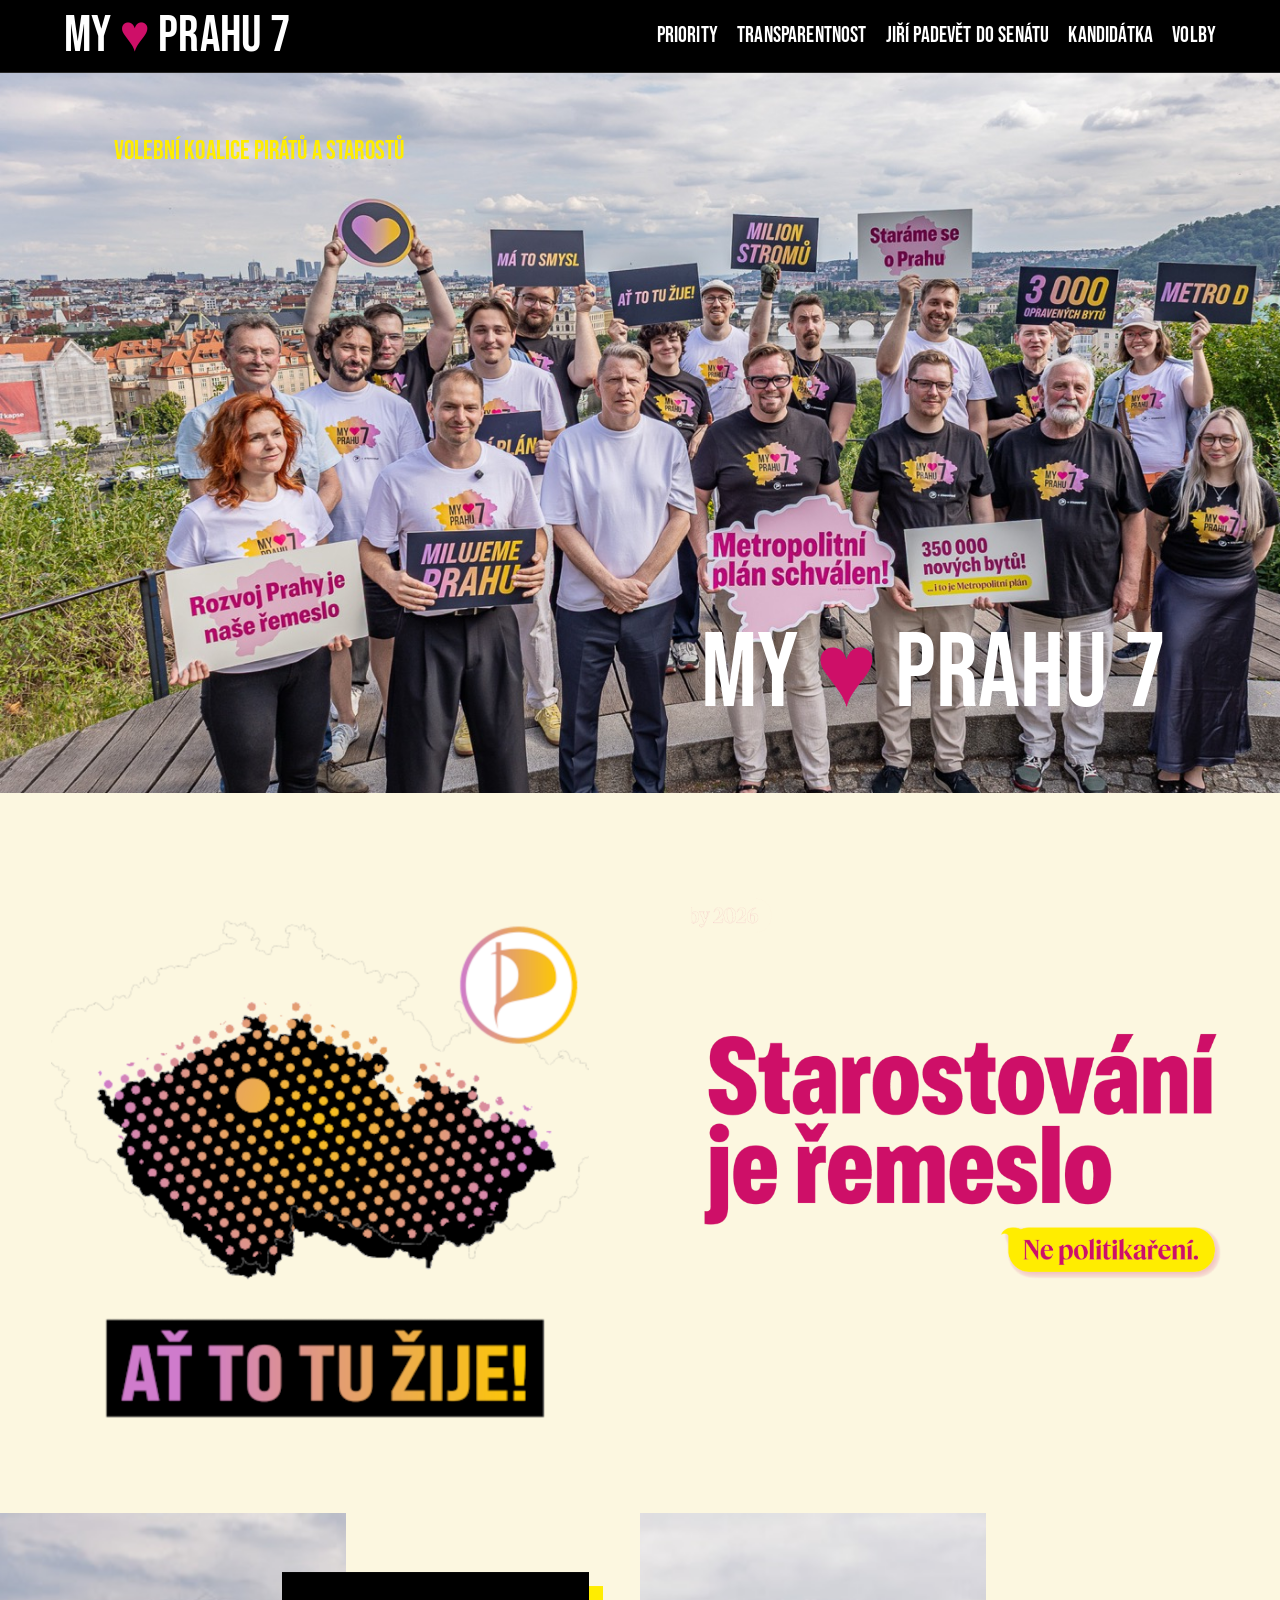
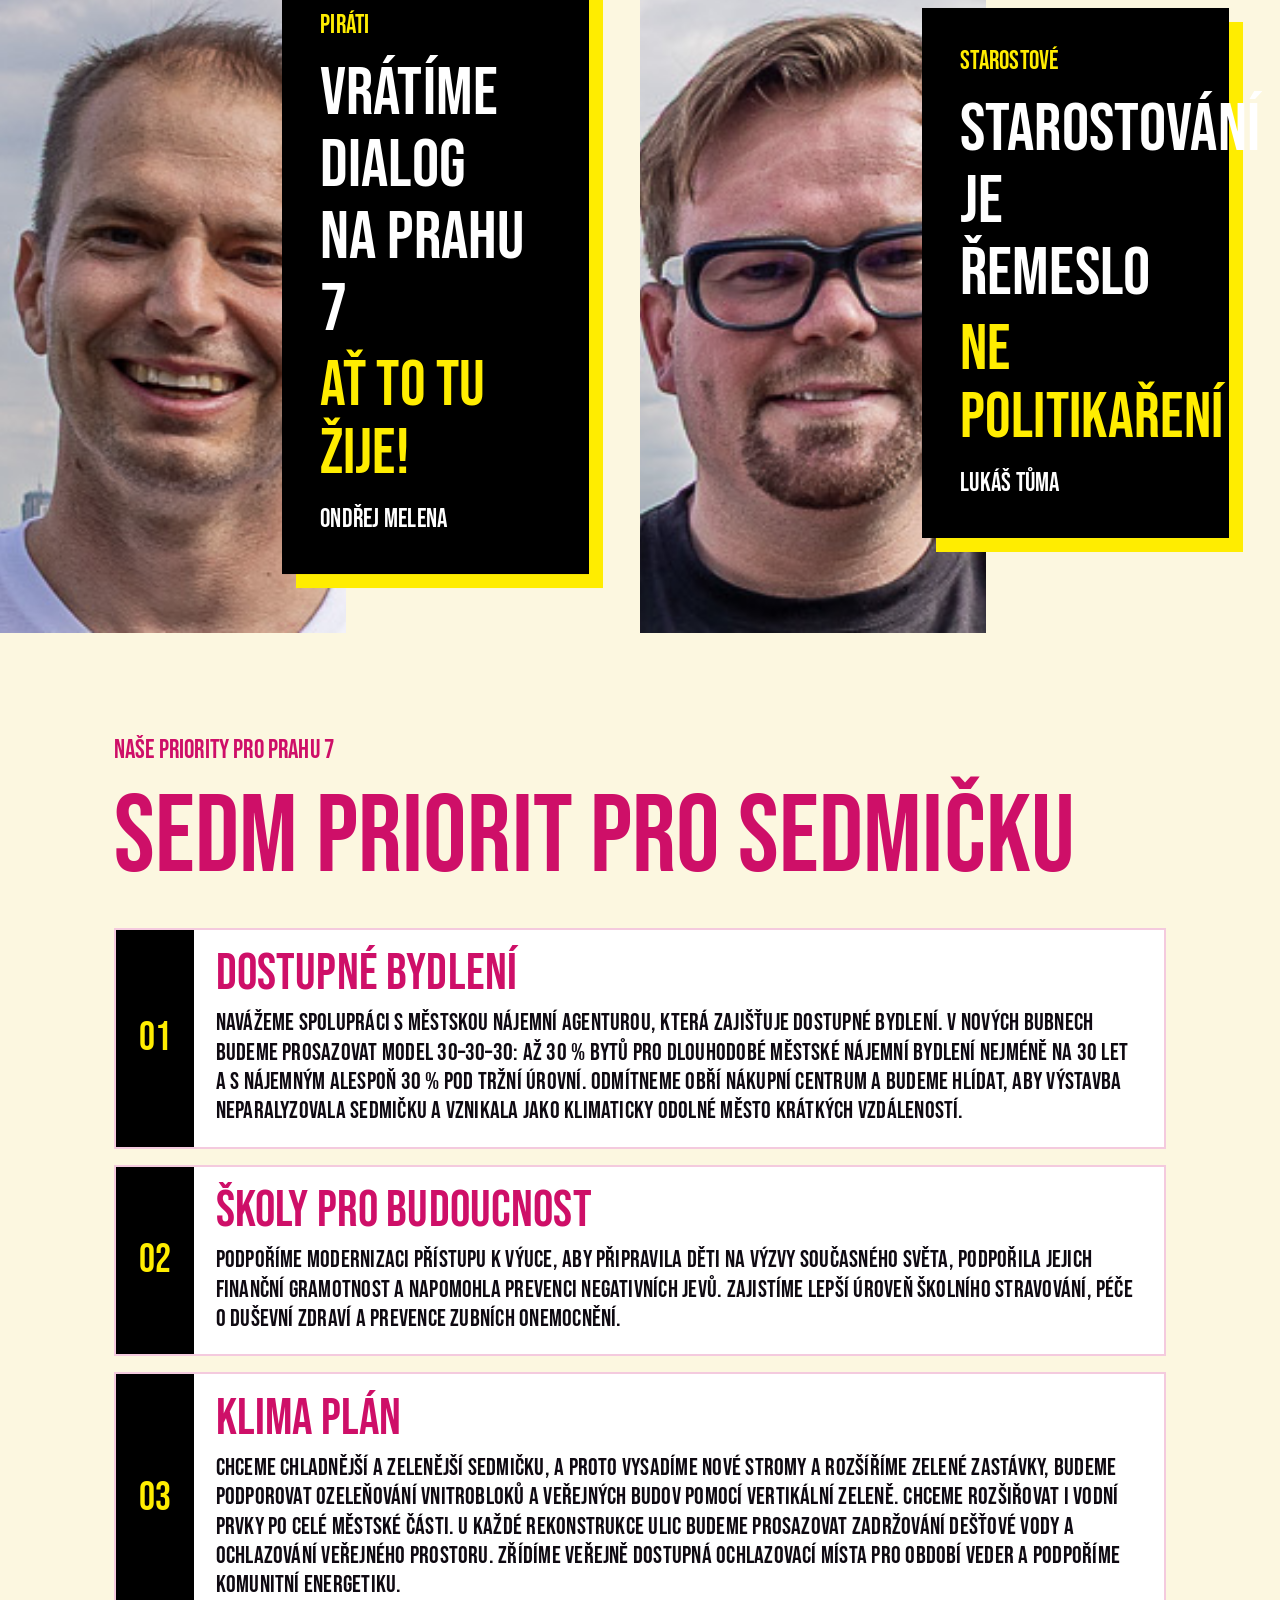
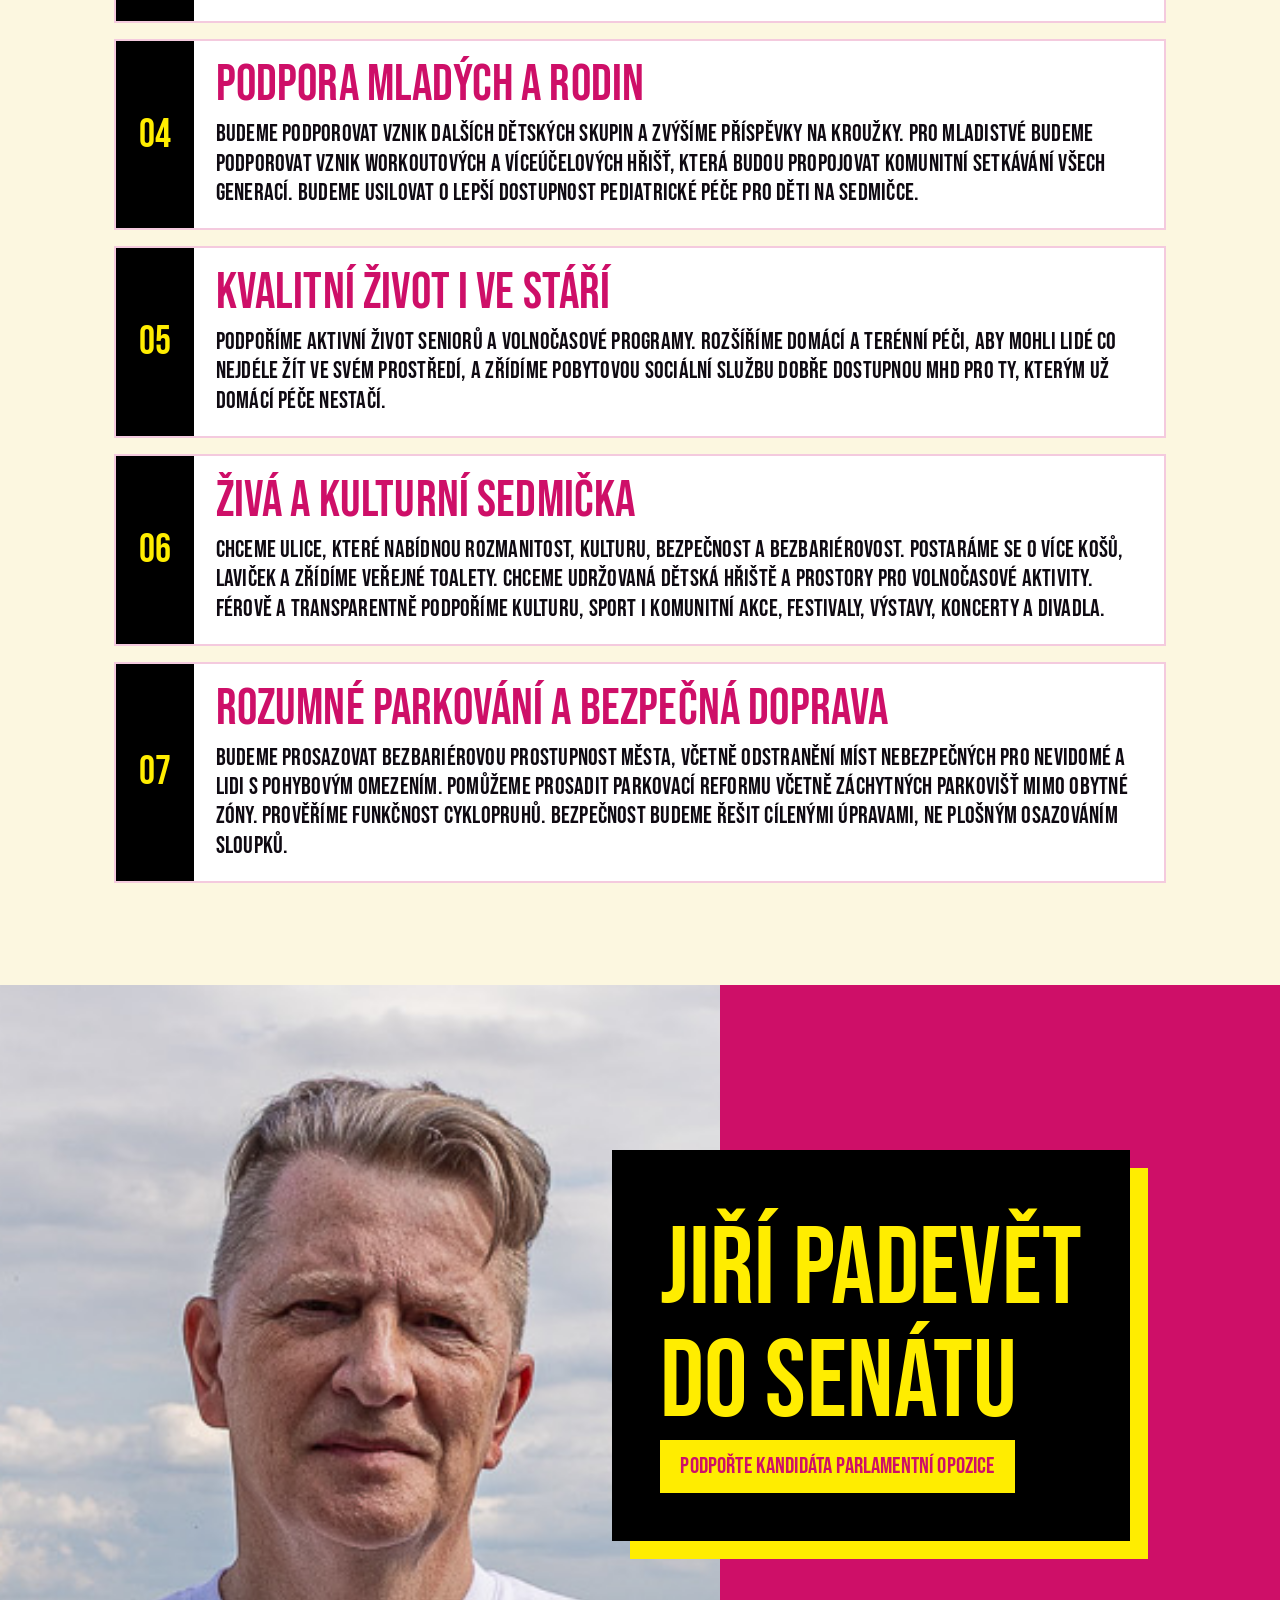
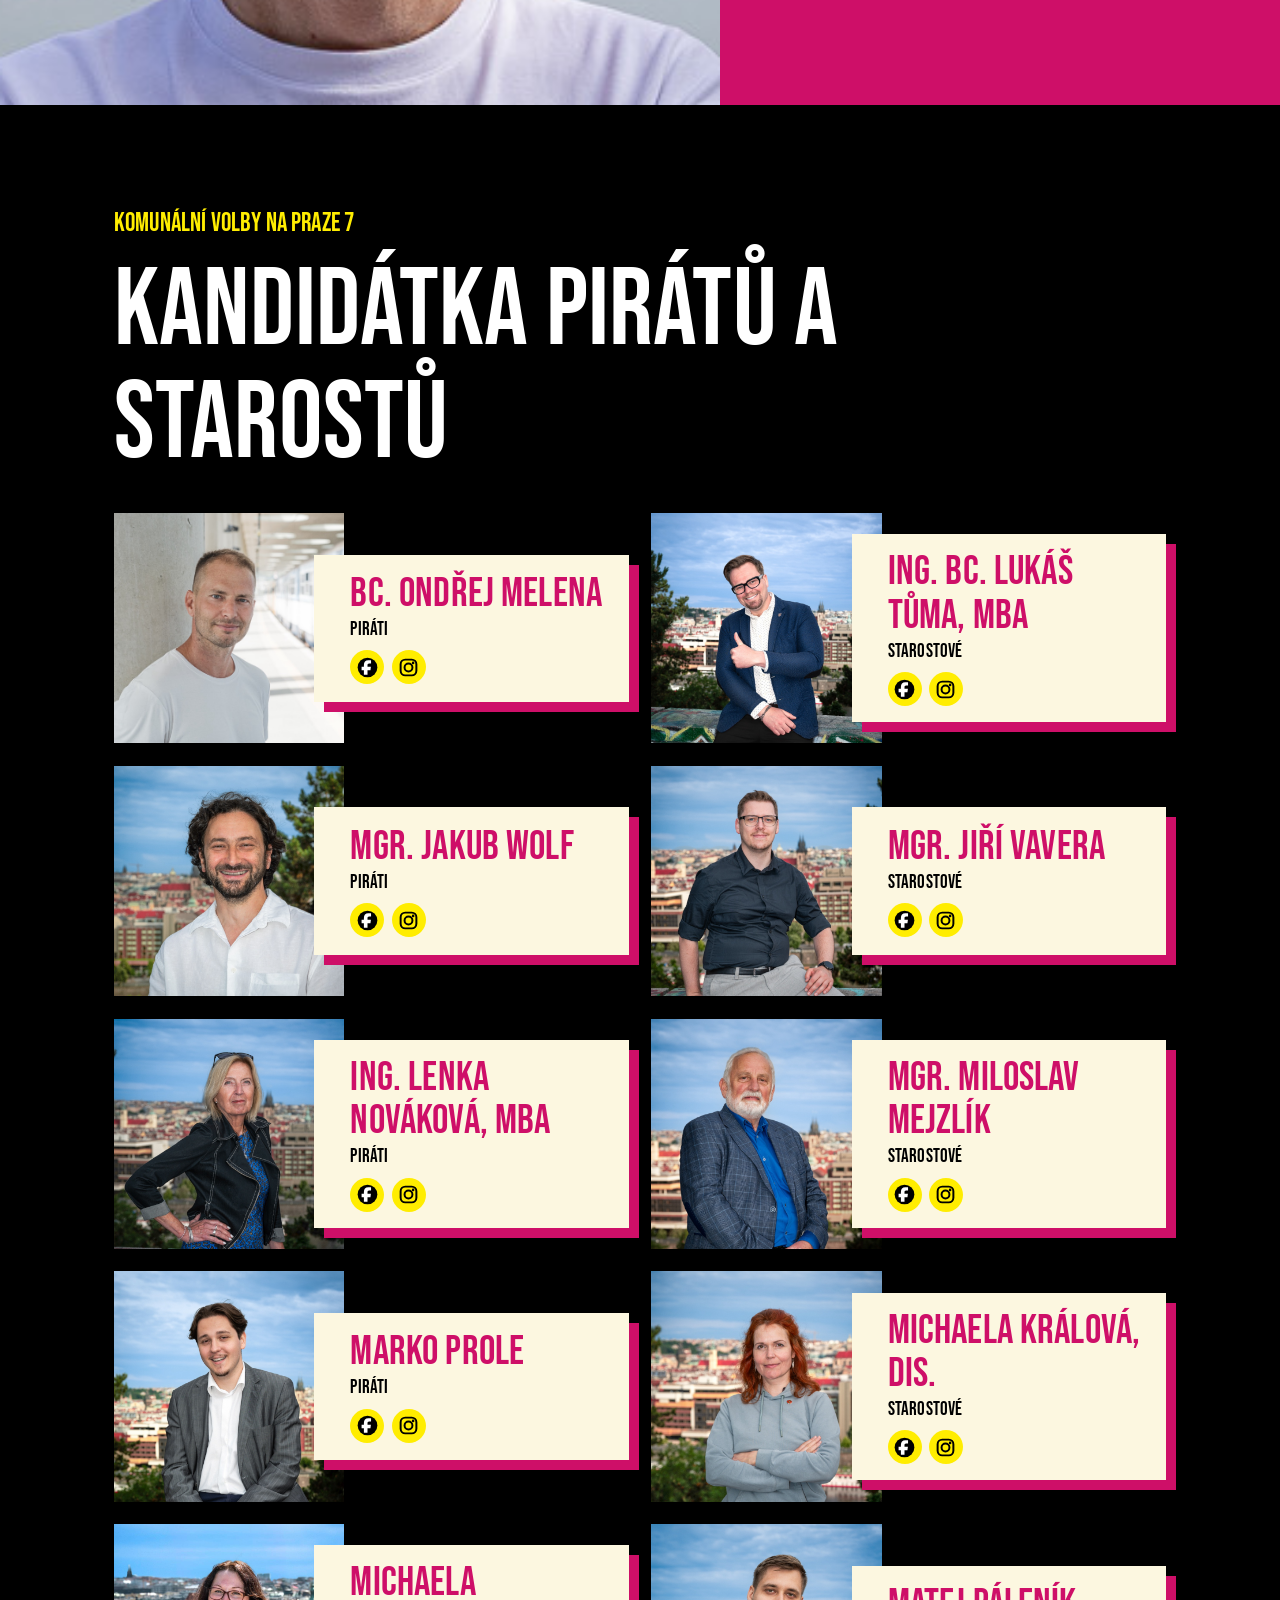
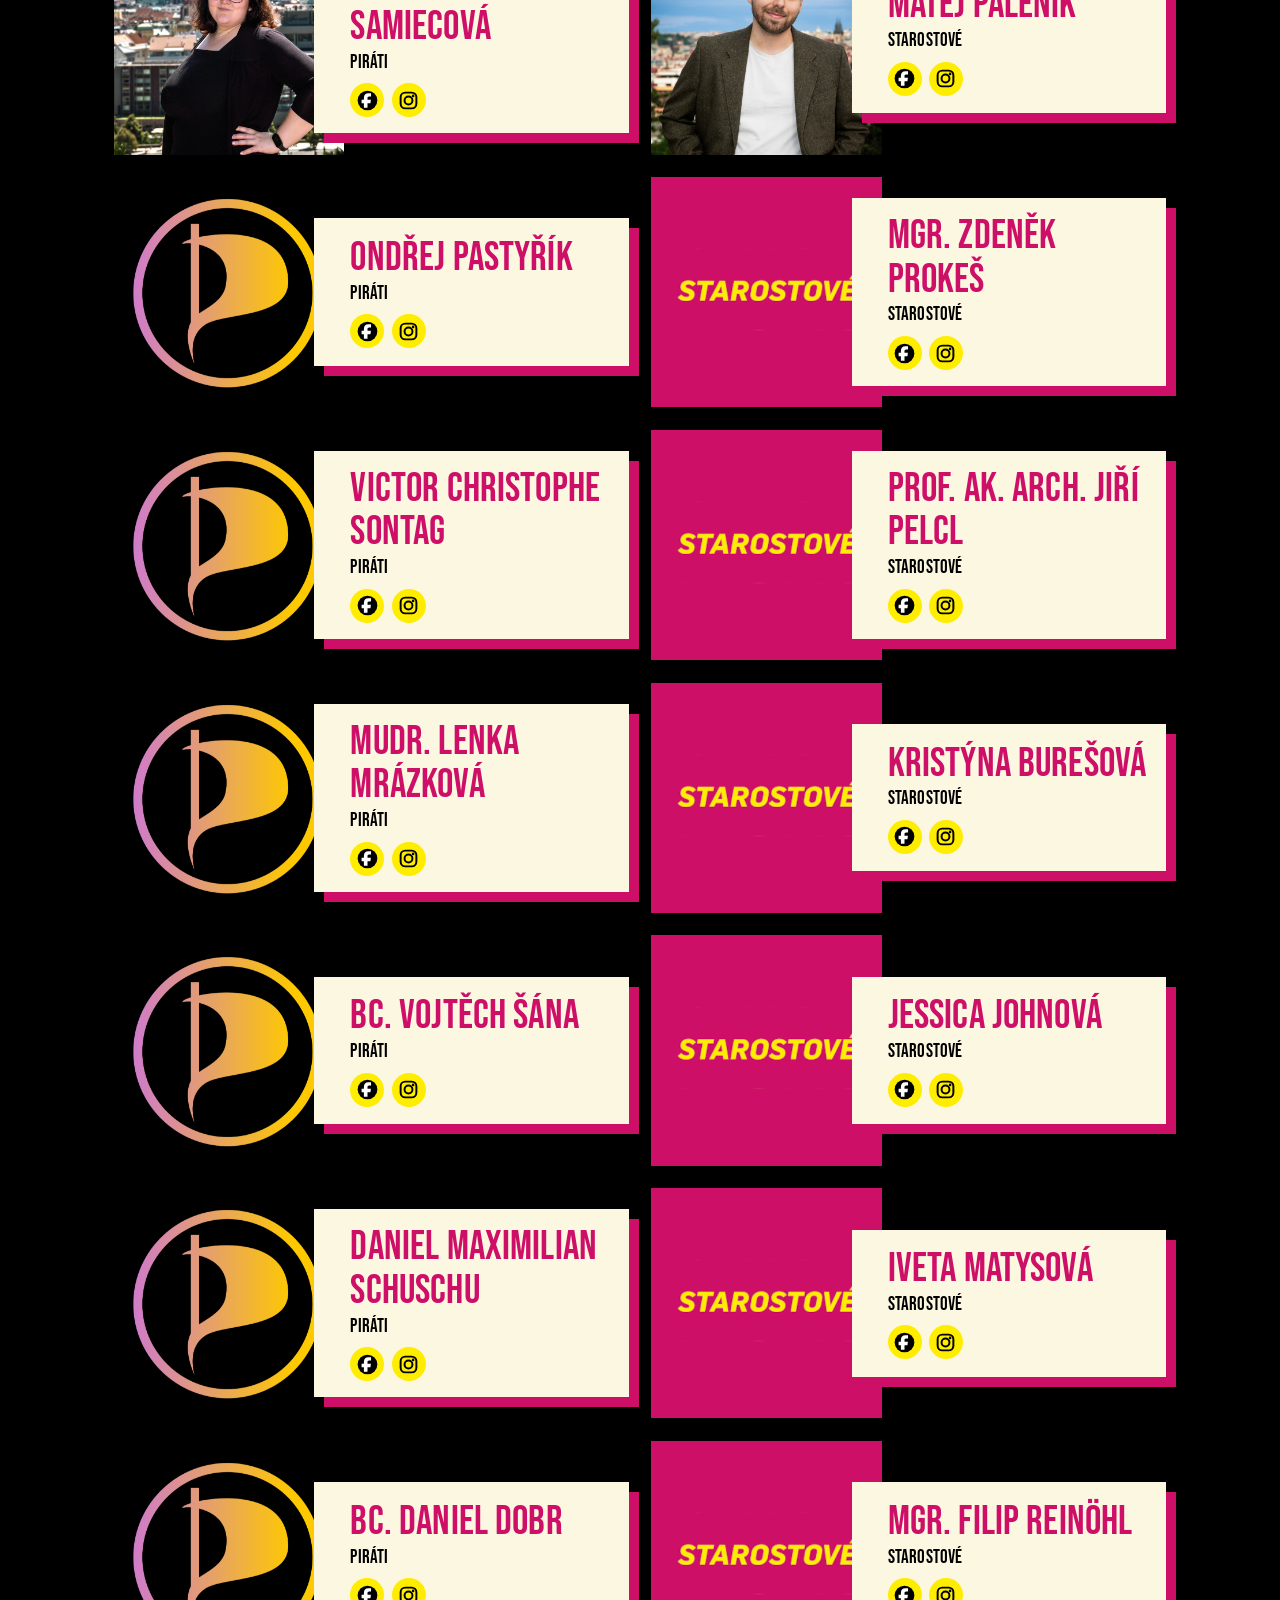
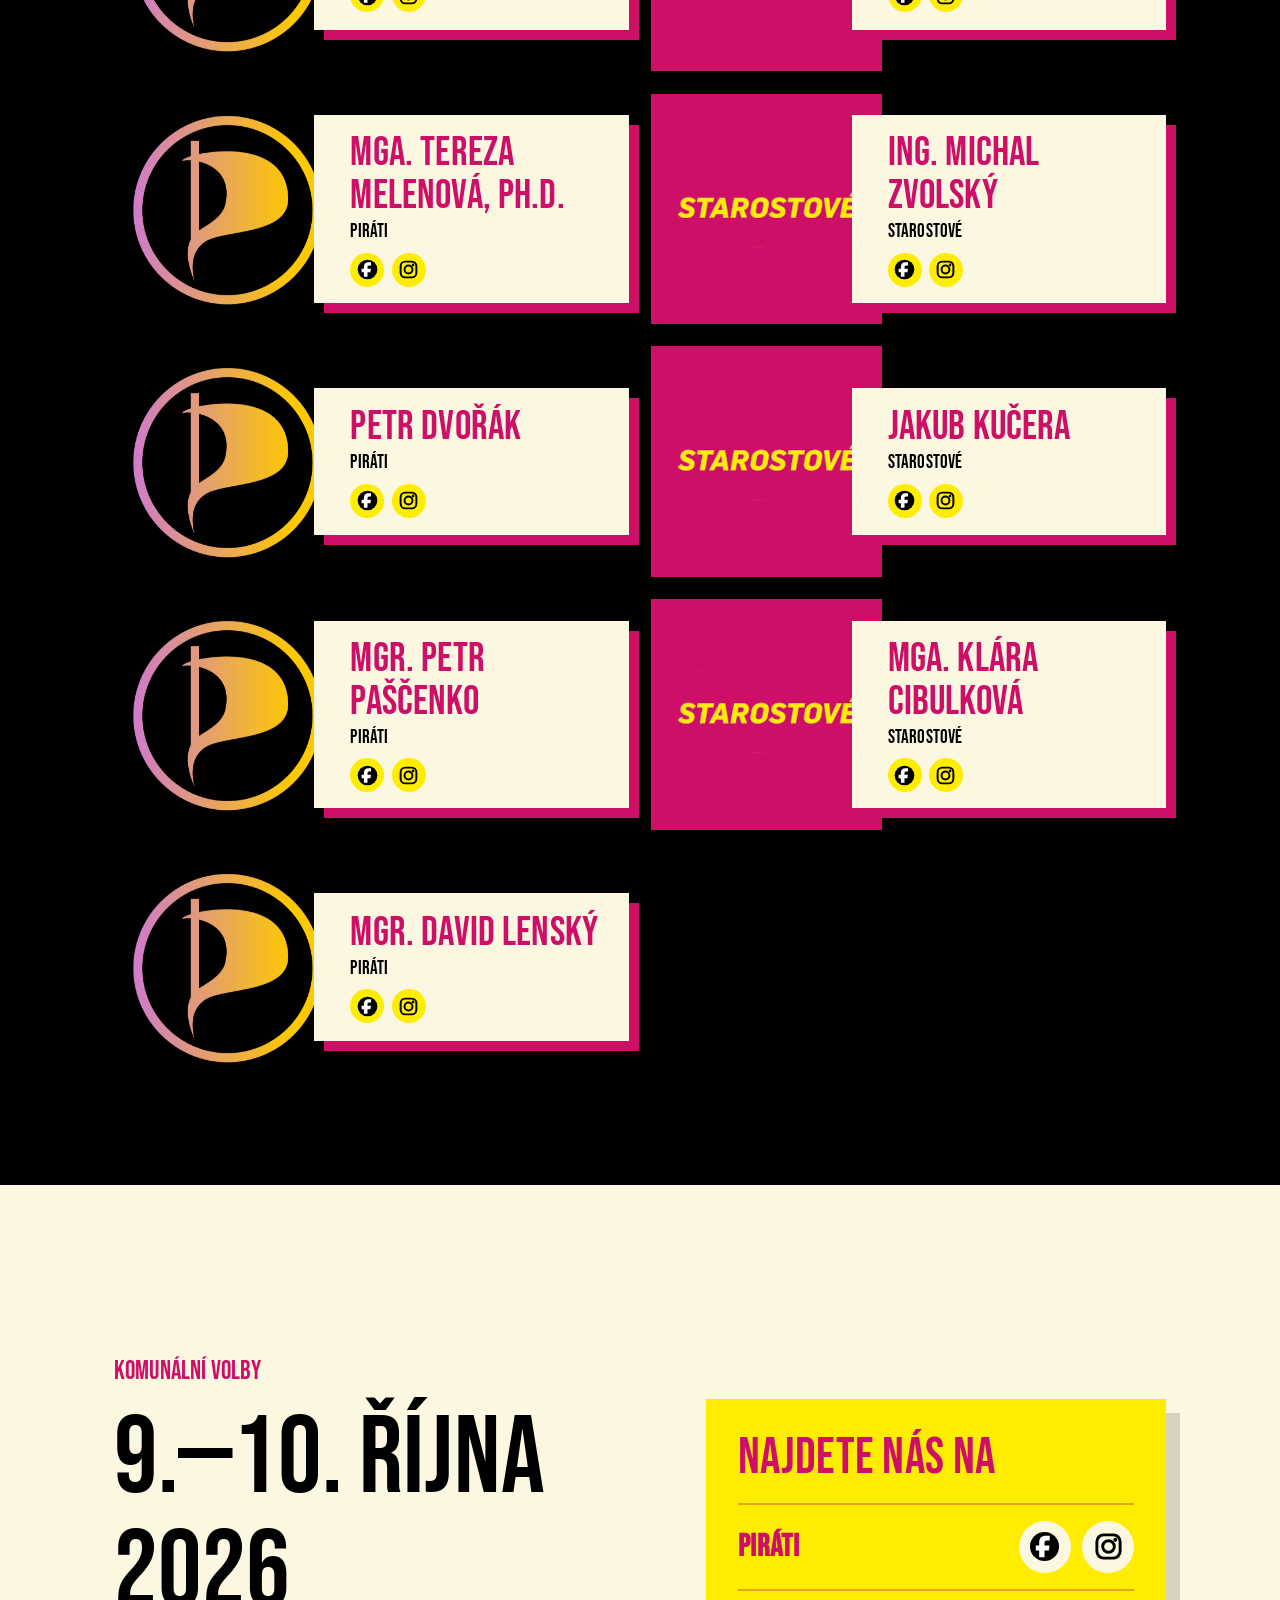
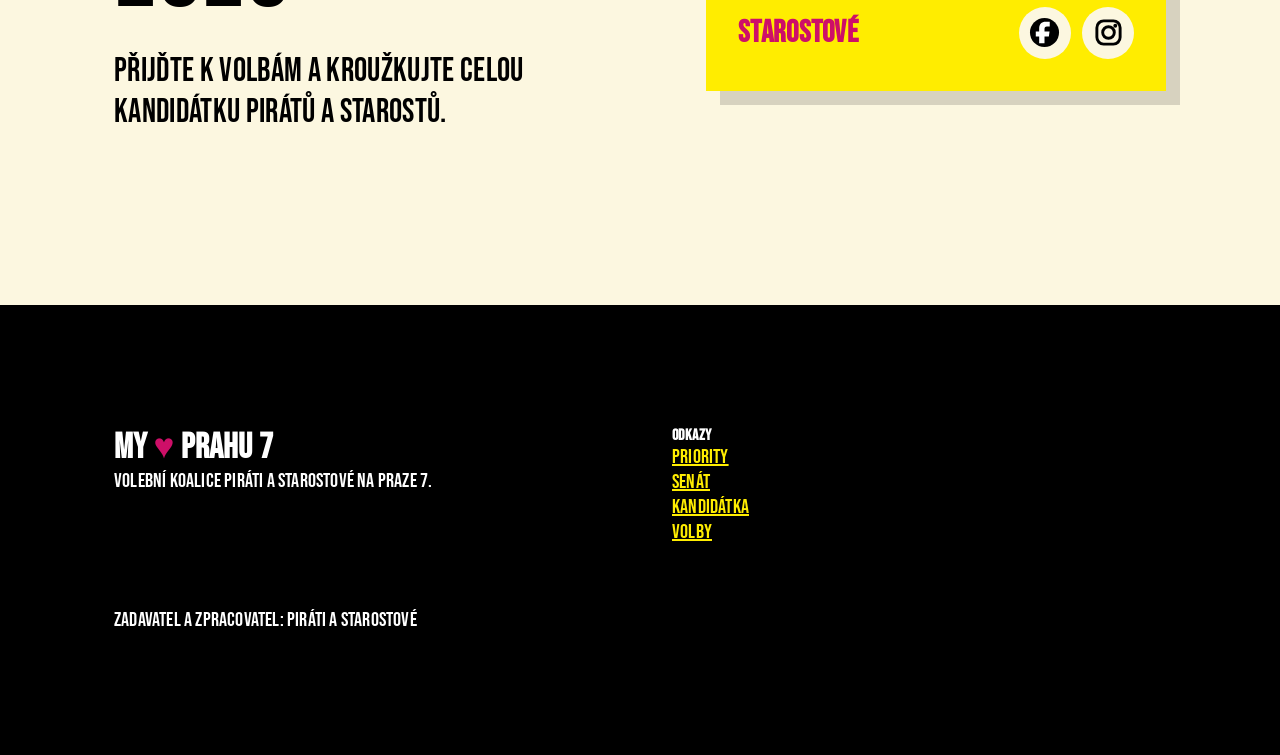
==== commit 0a33b414: "Update index.html" ====
--- a/index.html
+++ b/index.html
@@ -519,7 +519,6 @@
         <p><a href="#priority">Priority</a><br><a href="#senat">Senát</a><br><a href="#kandidatka">Kandidátka</a><br><a href="#volby">Volby</a></p>
       </div>
       <div>
-        <b>Právní označení</b>
         <p>Zadavatel a zpracovatel: Piráti a Starostové</p>
       </div>
     </div>
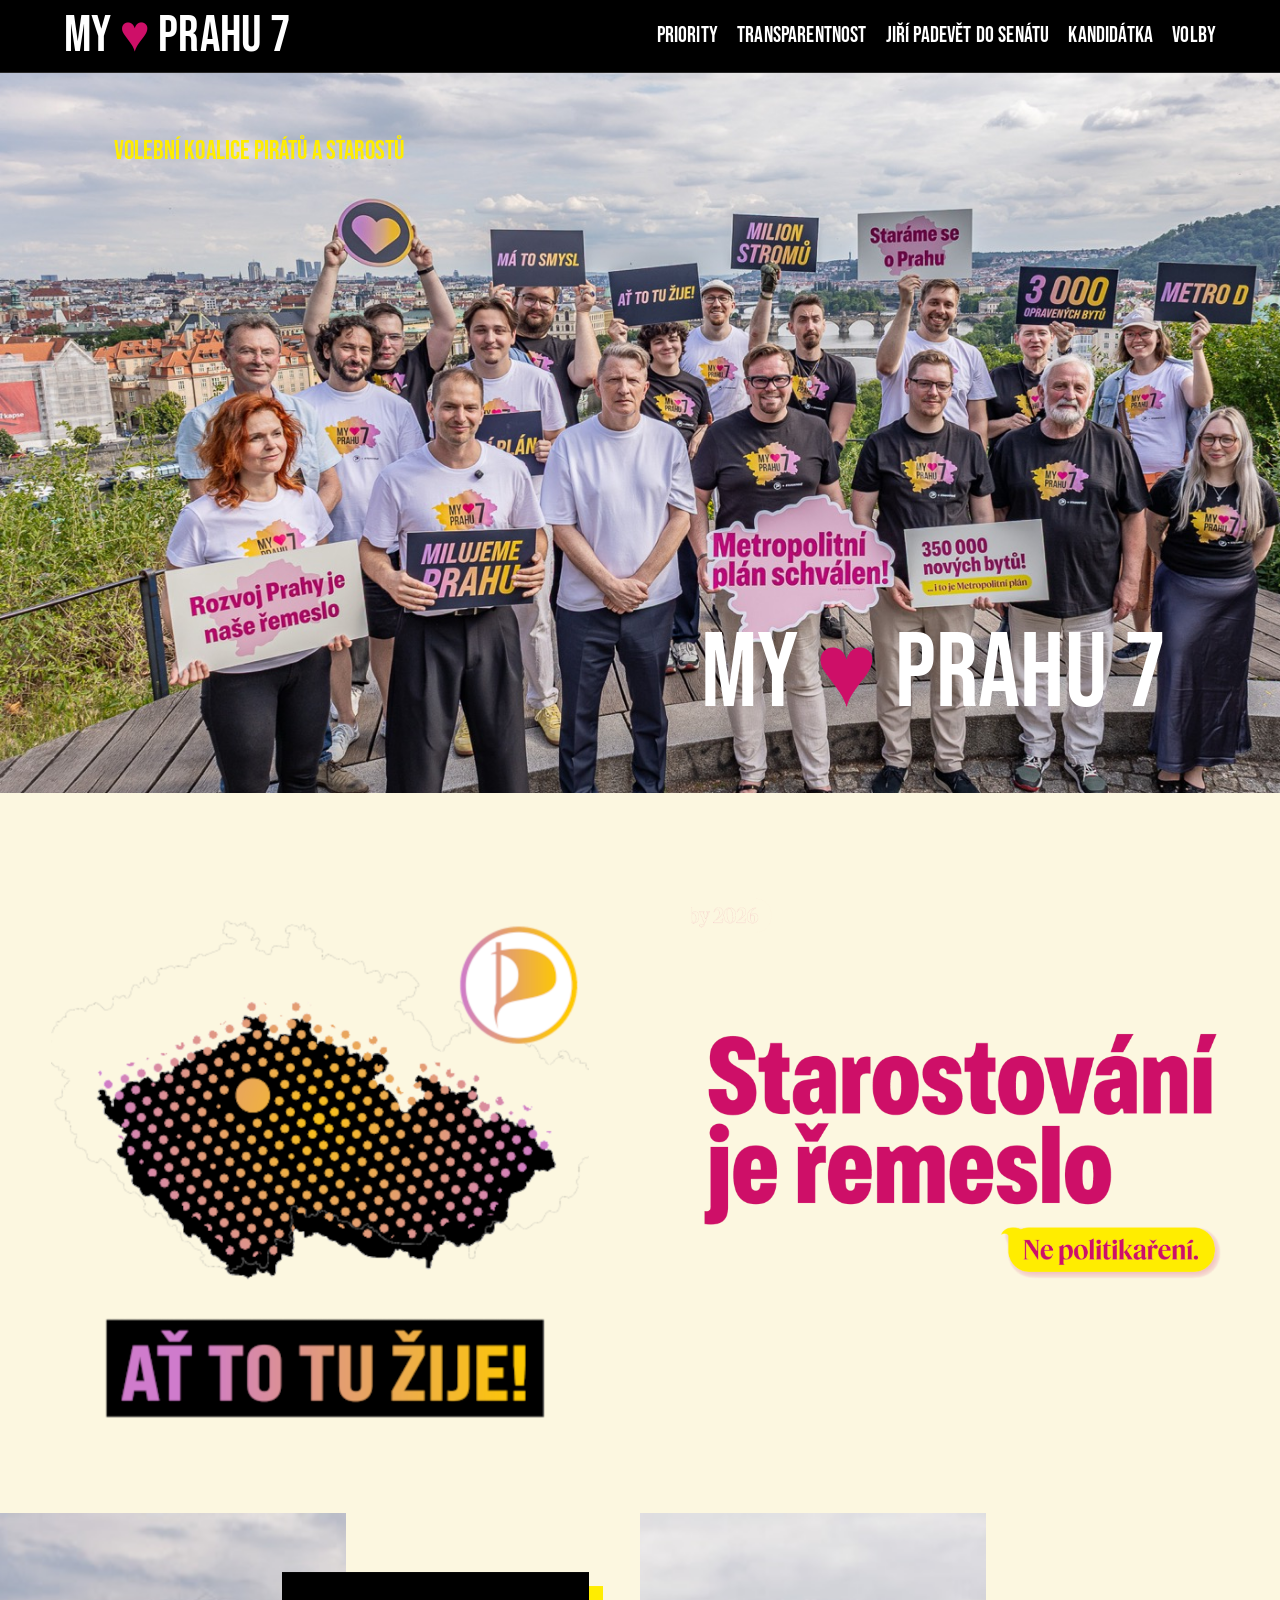
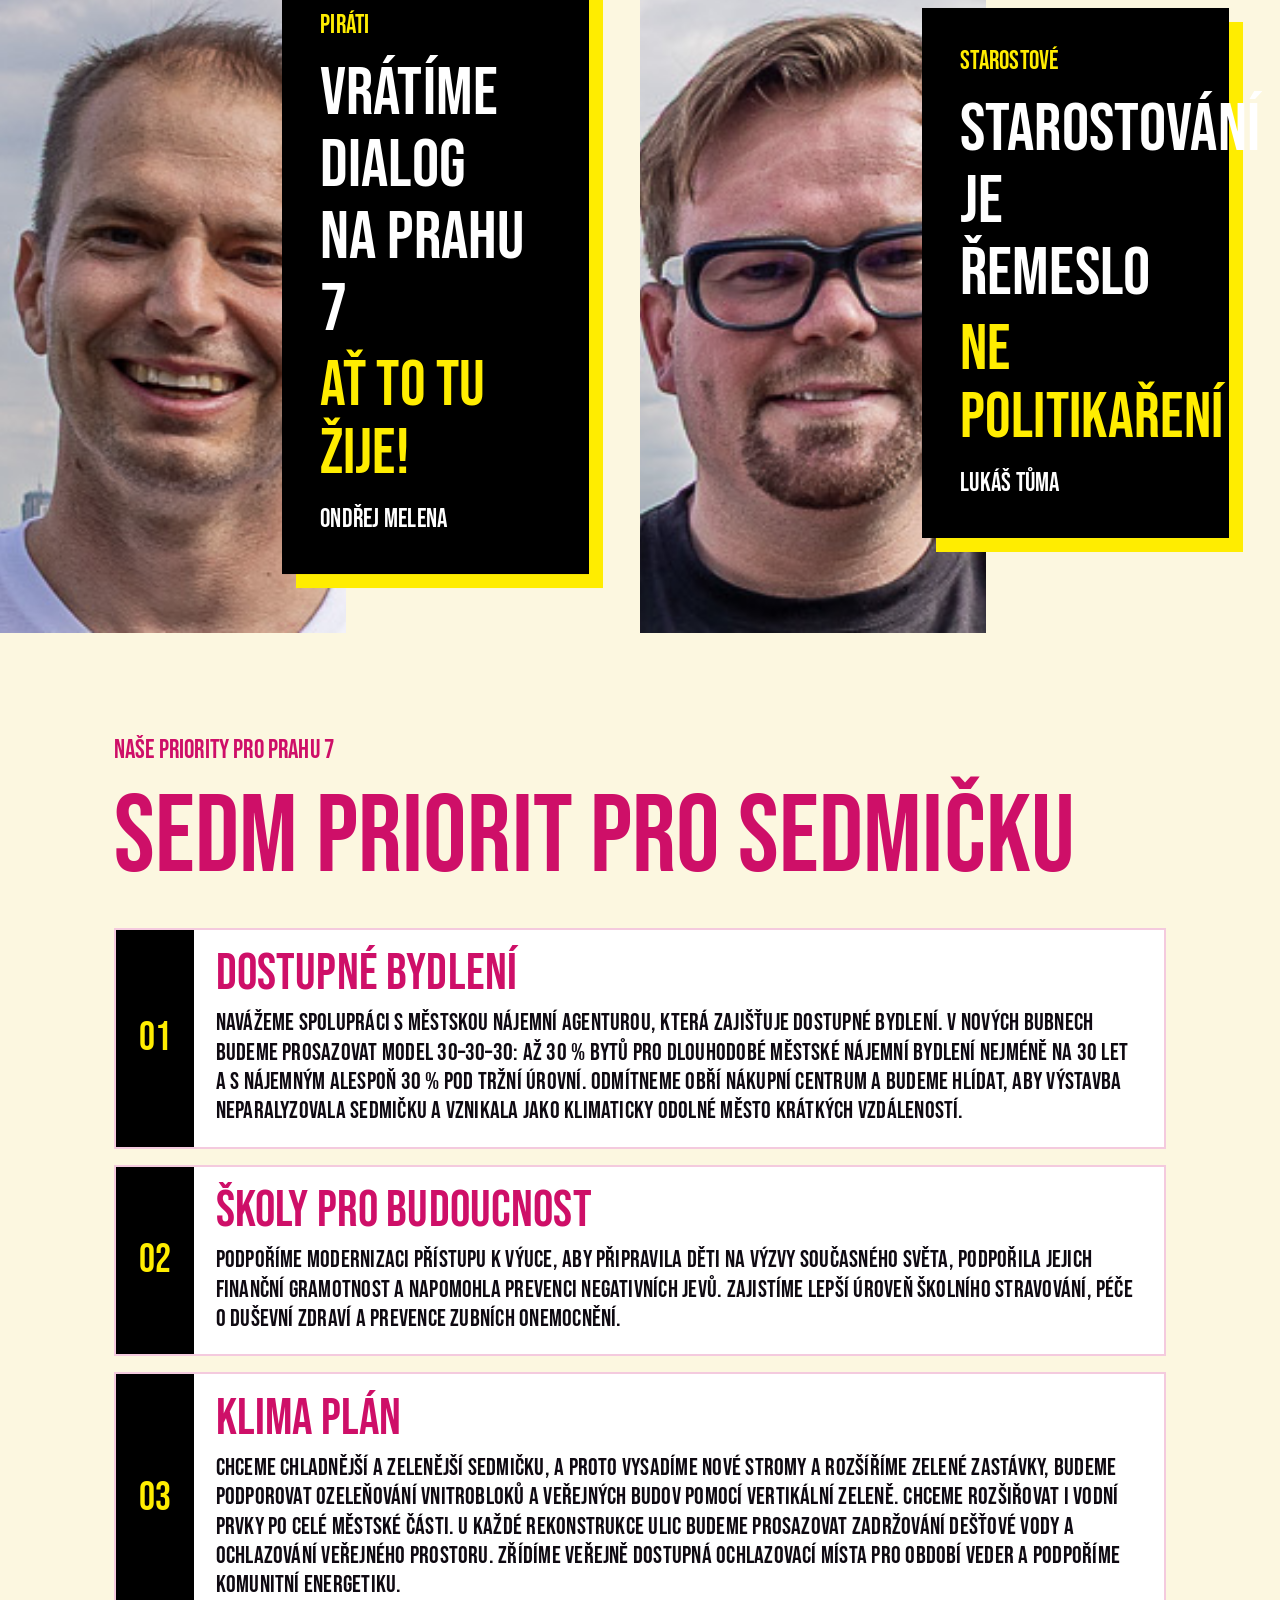
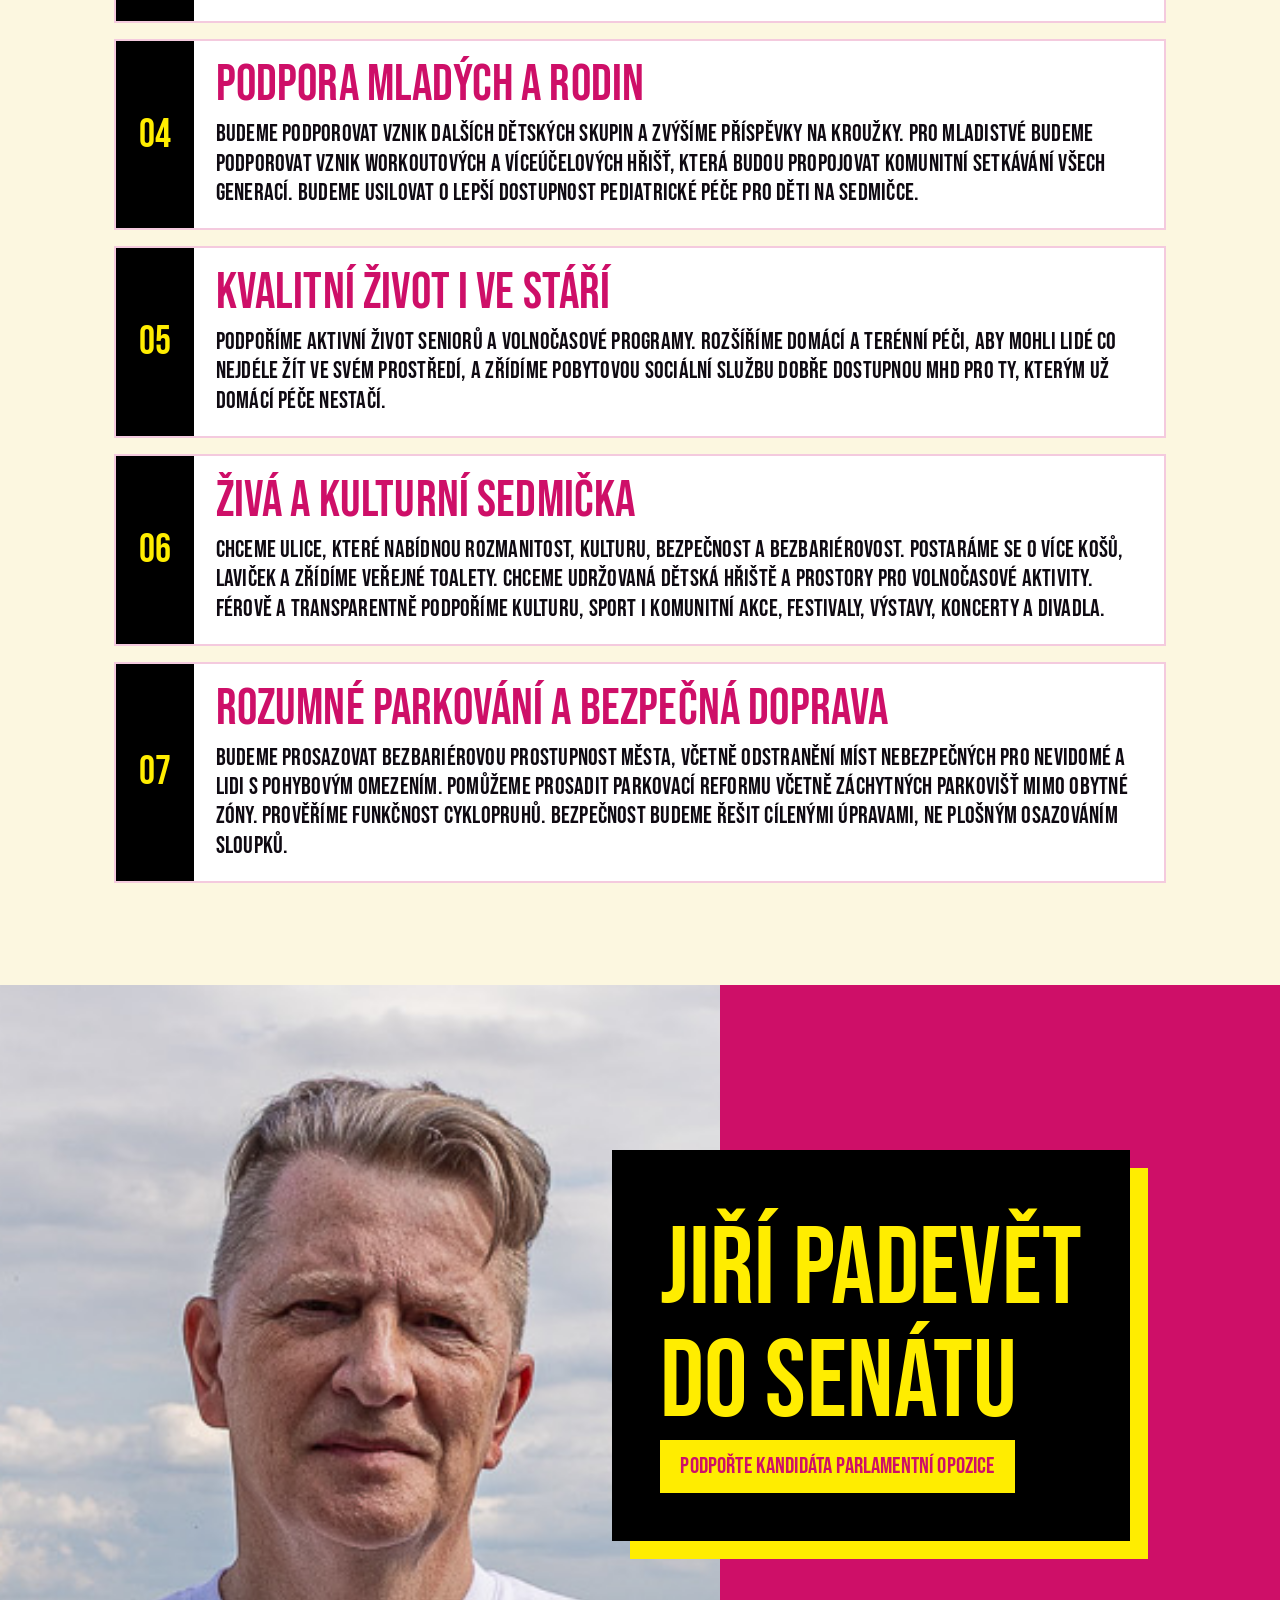
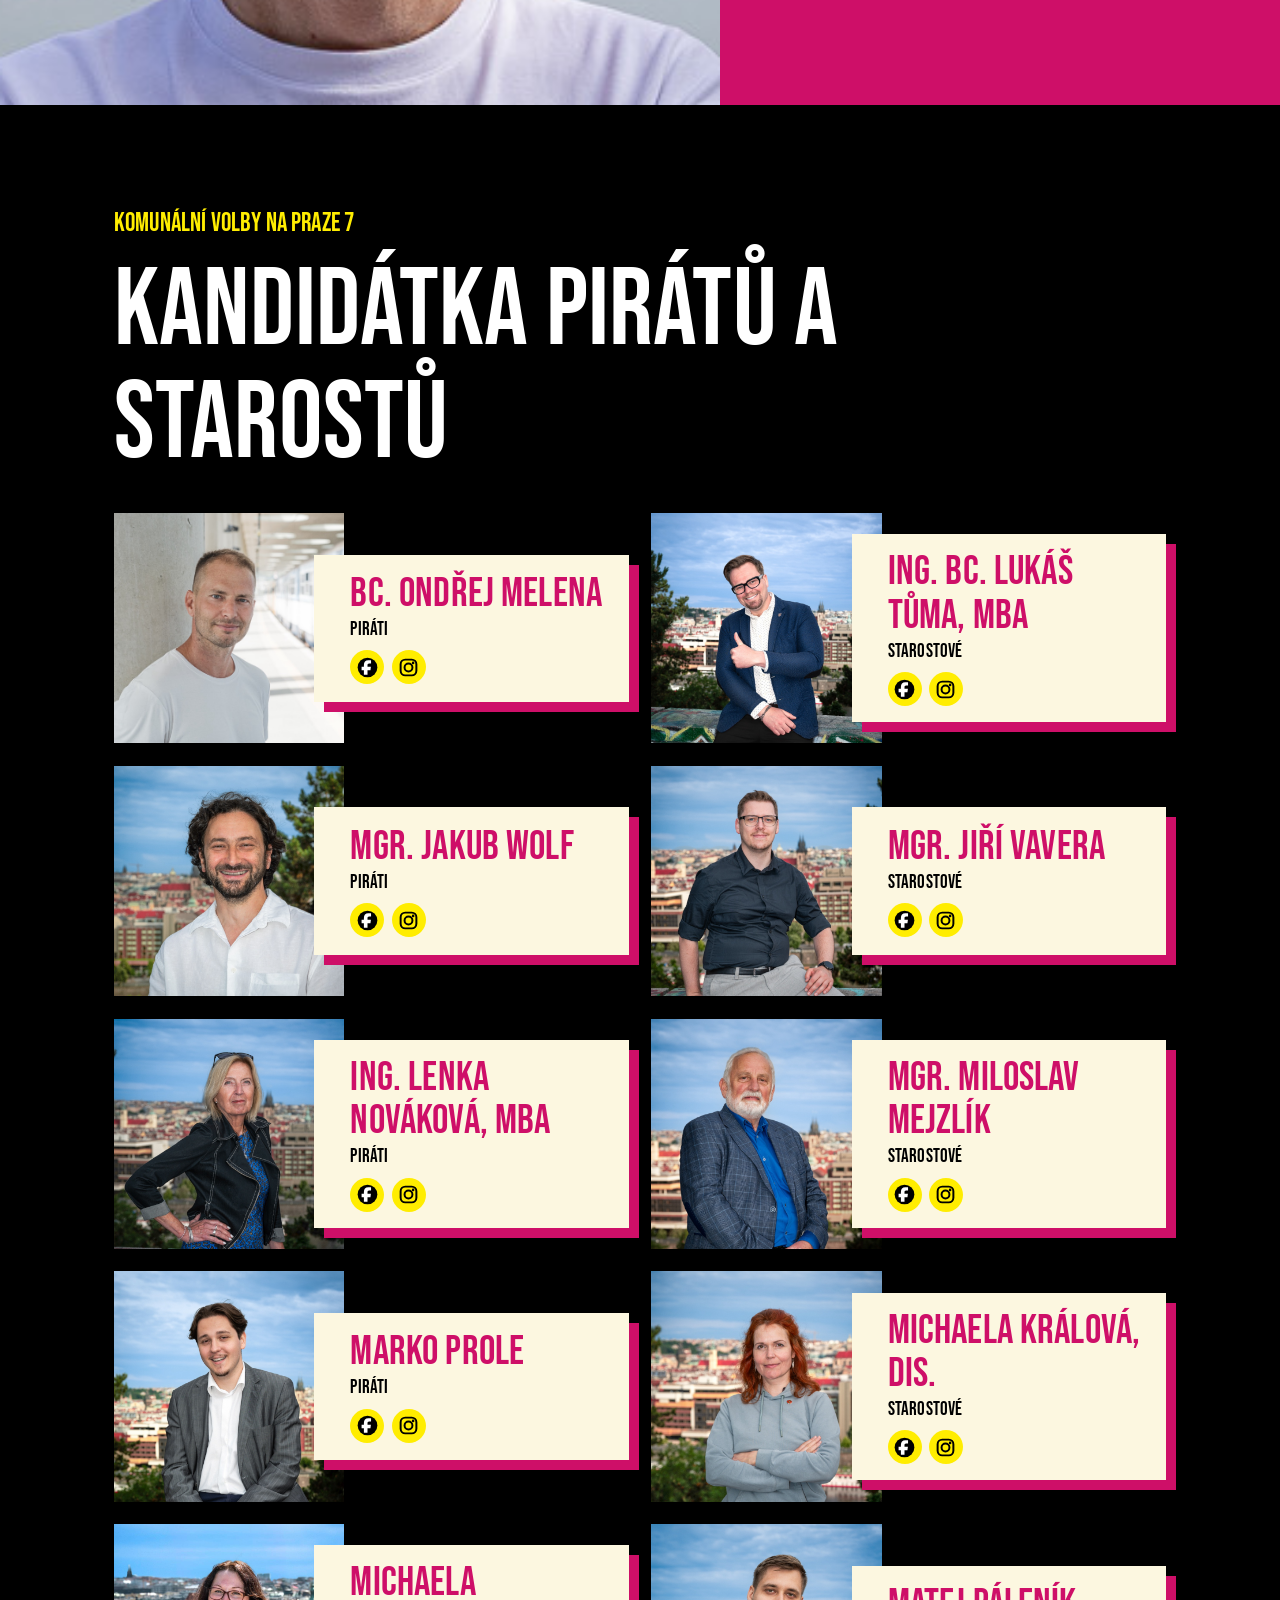
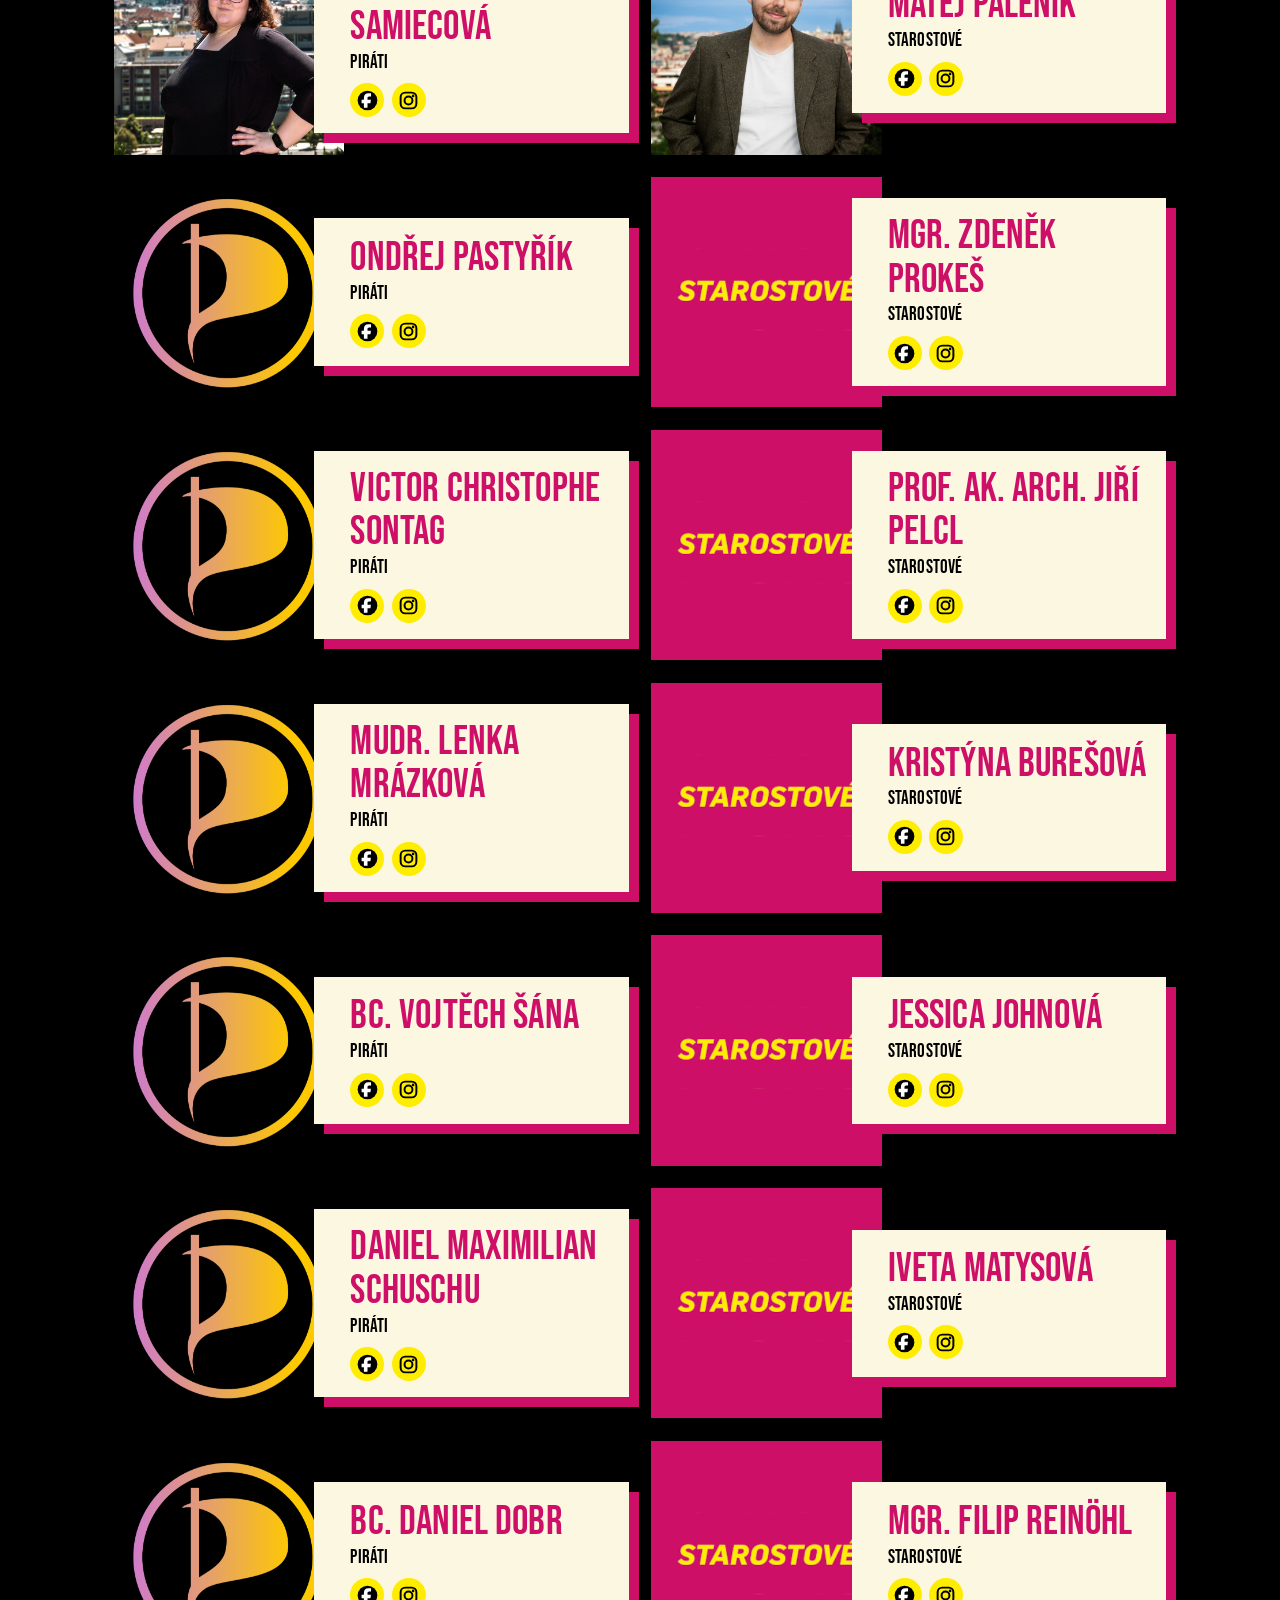
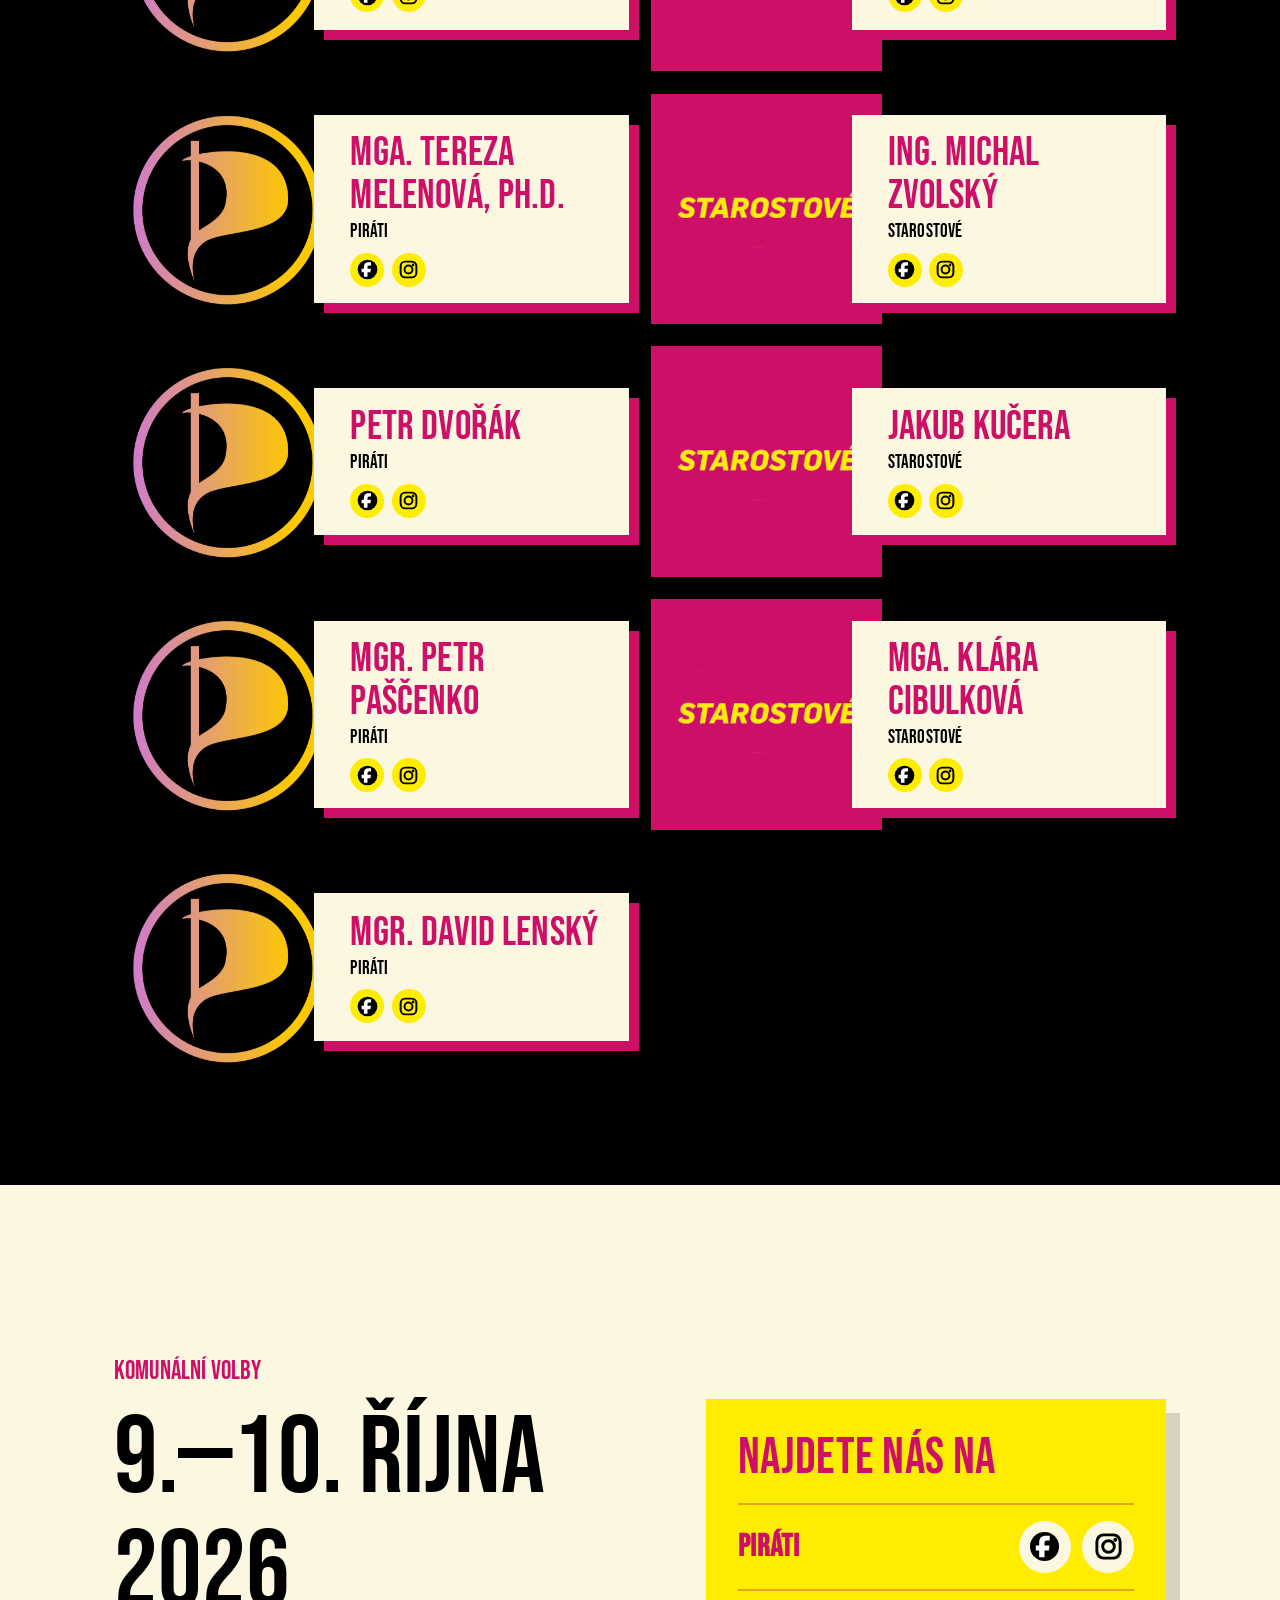
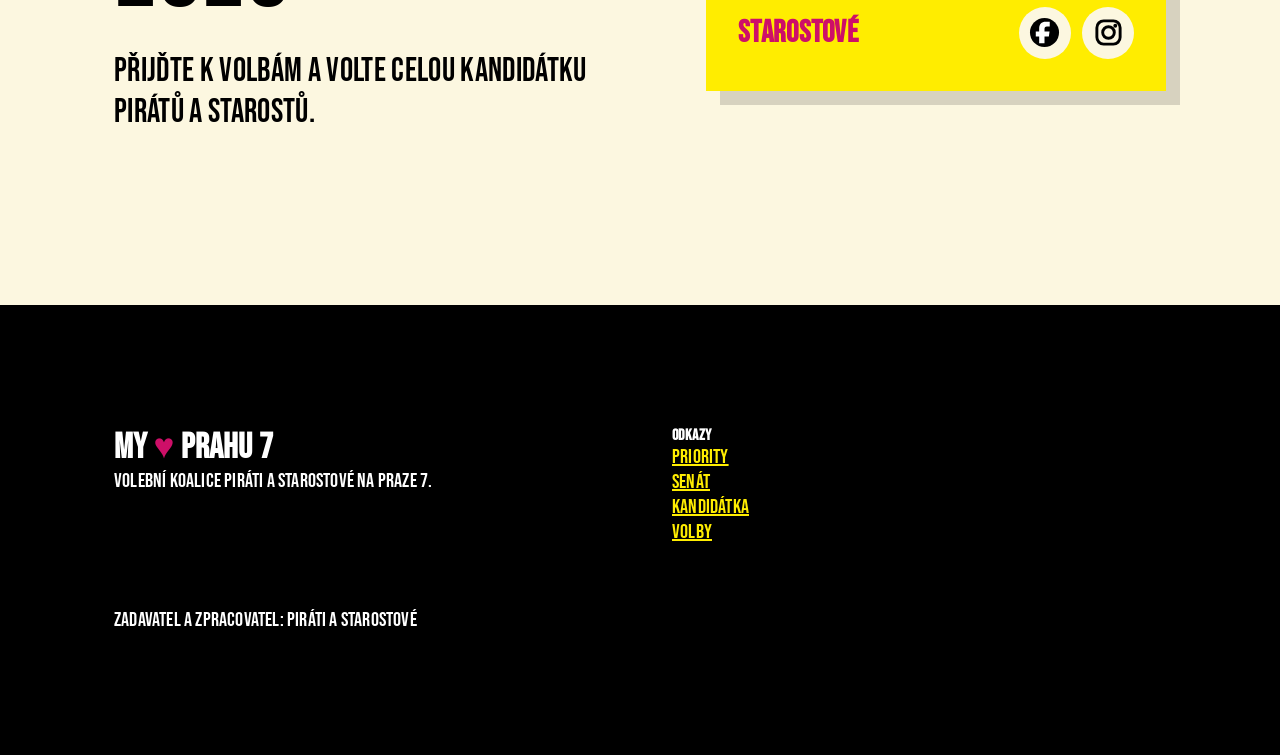
==== commit a7b58b18: "Update index.html" ====
--- a/index.html
+++ b/index.html
@@ -485,7 +485,7 @@
         <div>
           <p class="kicker">Komunální volby</p>
           <h2>9.—10. října 2026</h2>
-          <p class="lead">Přijďte k volbám a kroužkujte celou kandidátku Pirátů a Starostů.</p>
+          <p class="lead">Přijďte k volbám a volte celou kandidátku Pirátů a Starostů.</p>
         </div>
         <div class="social-box">
           <h3>Najdete nás na</h3>
